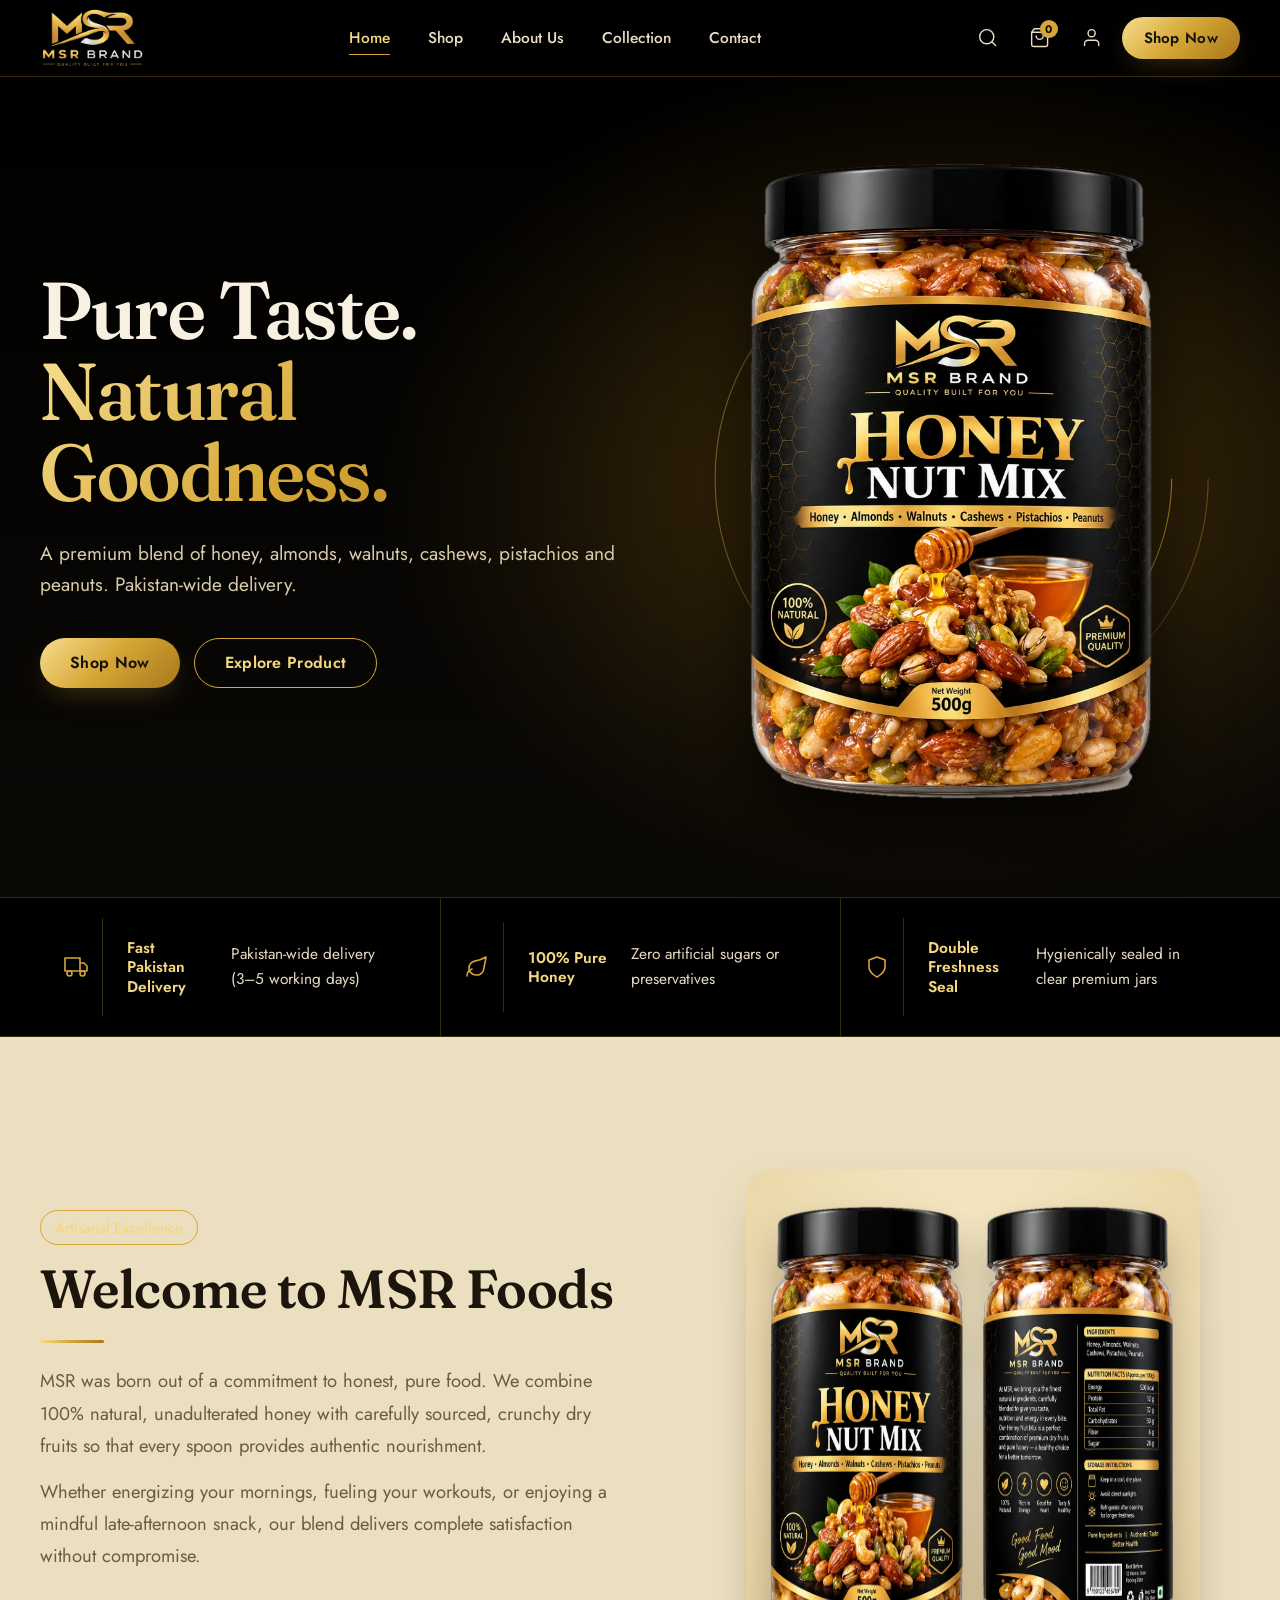
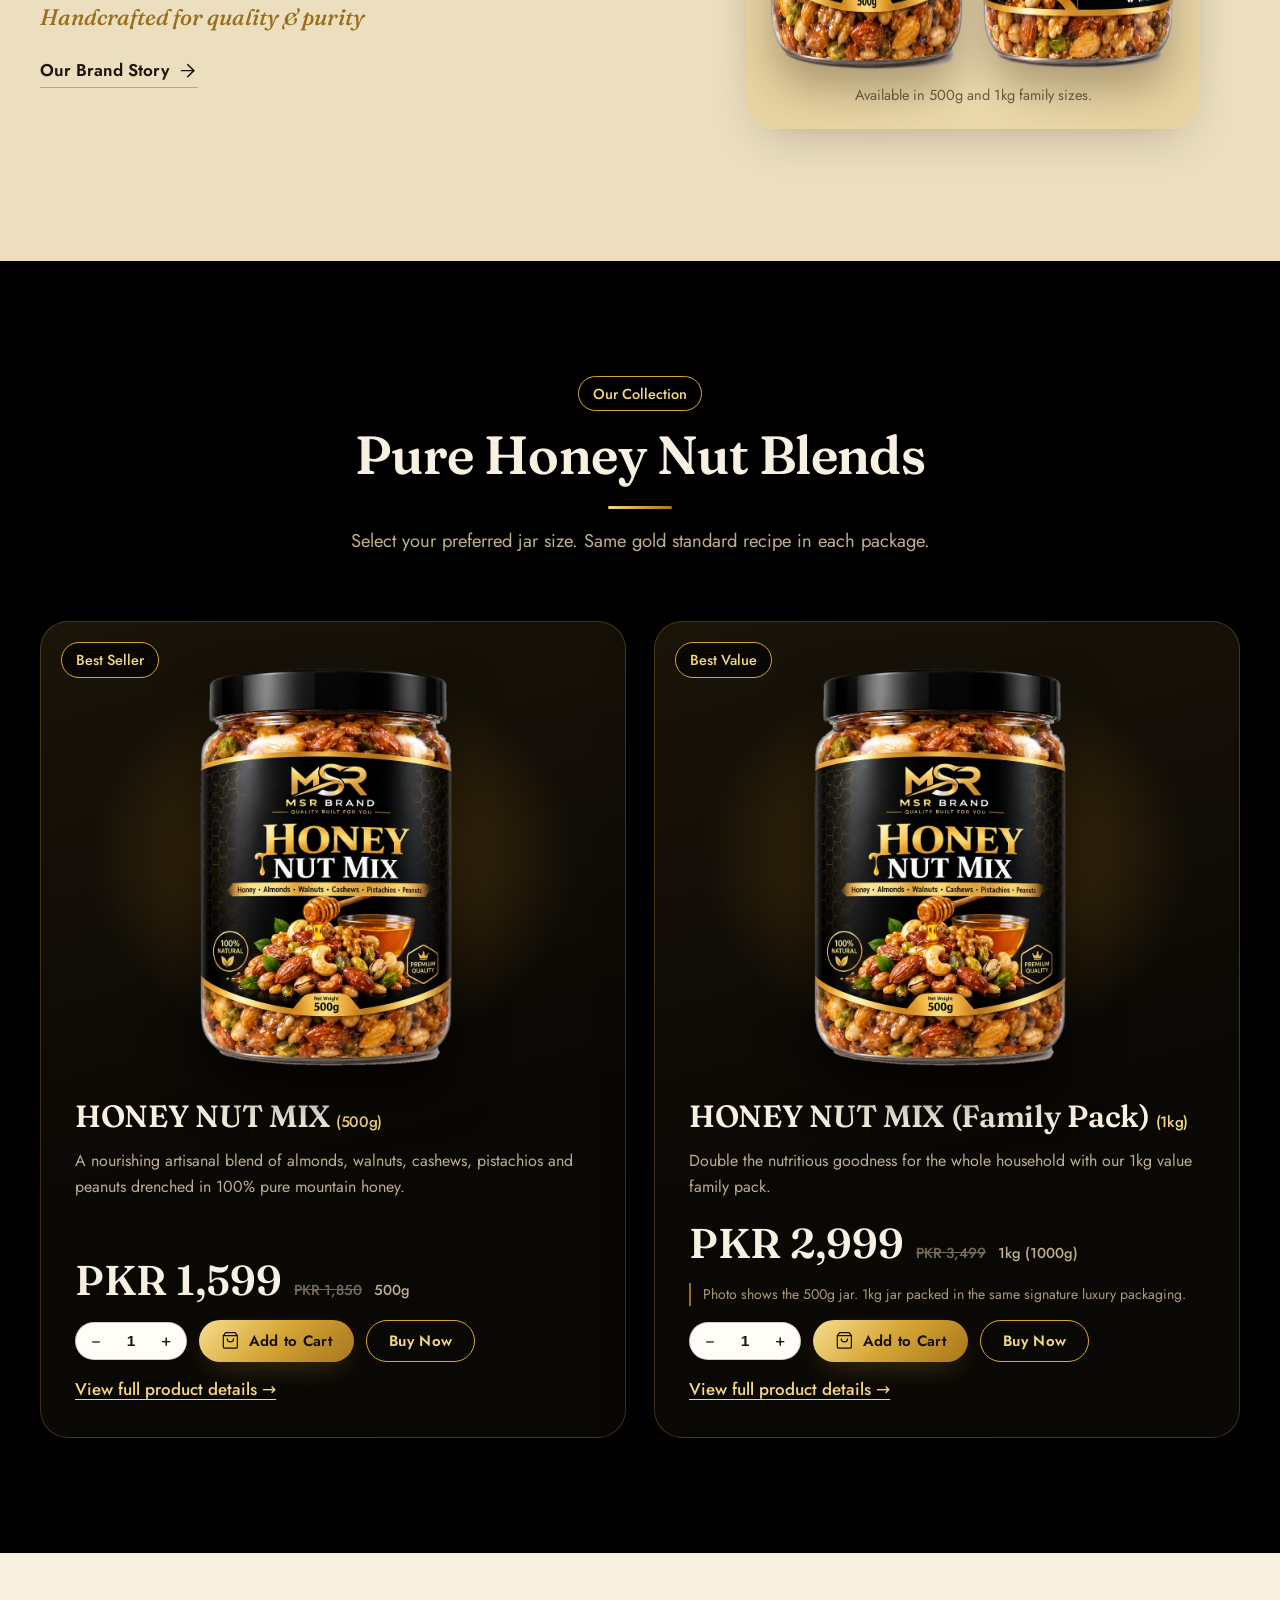
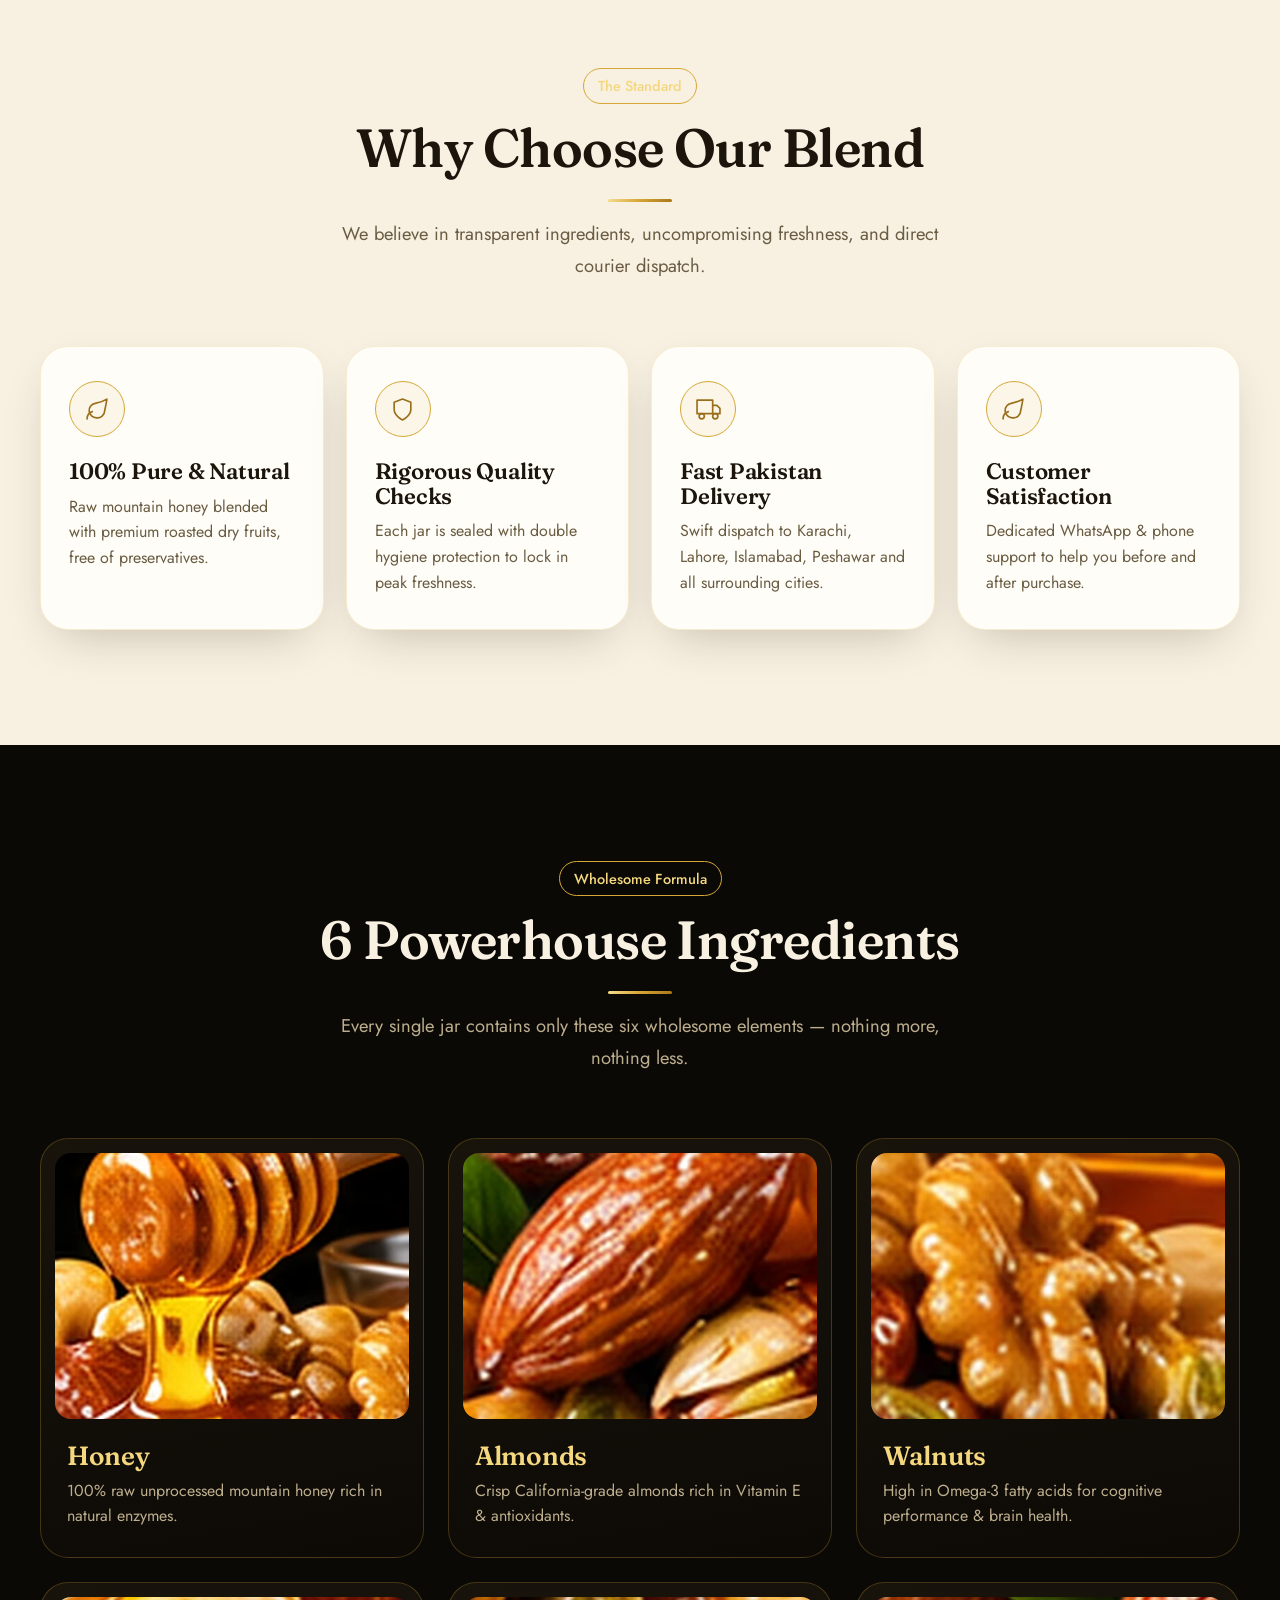
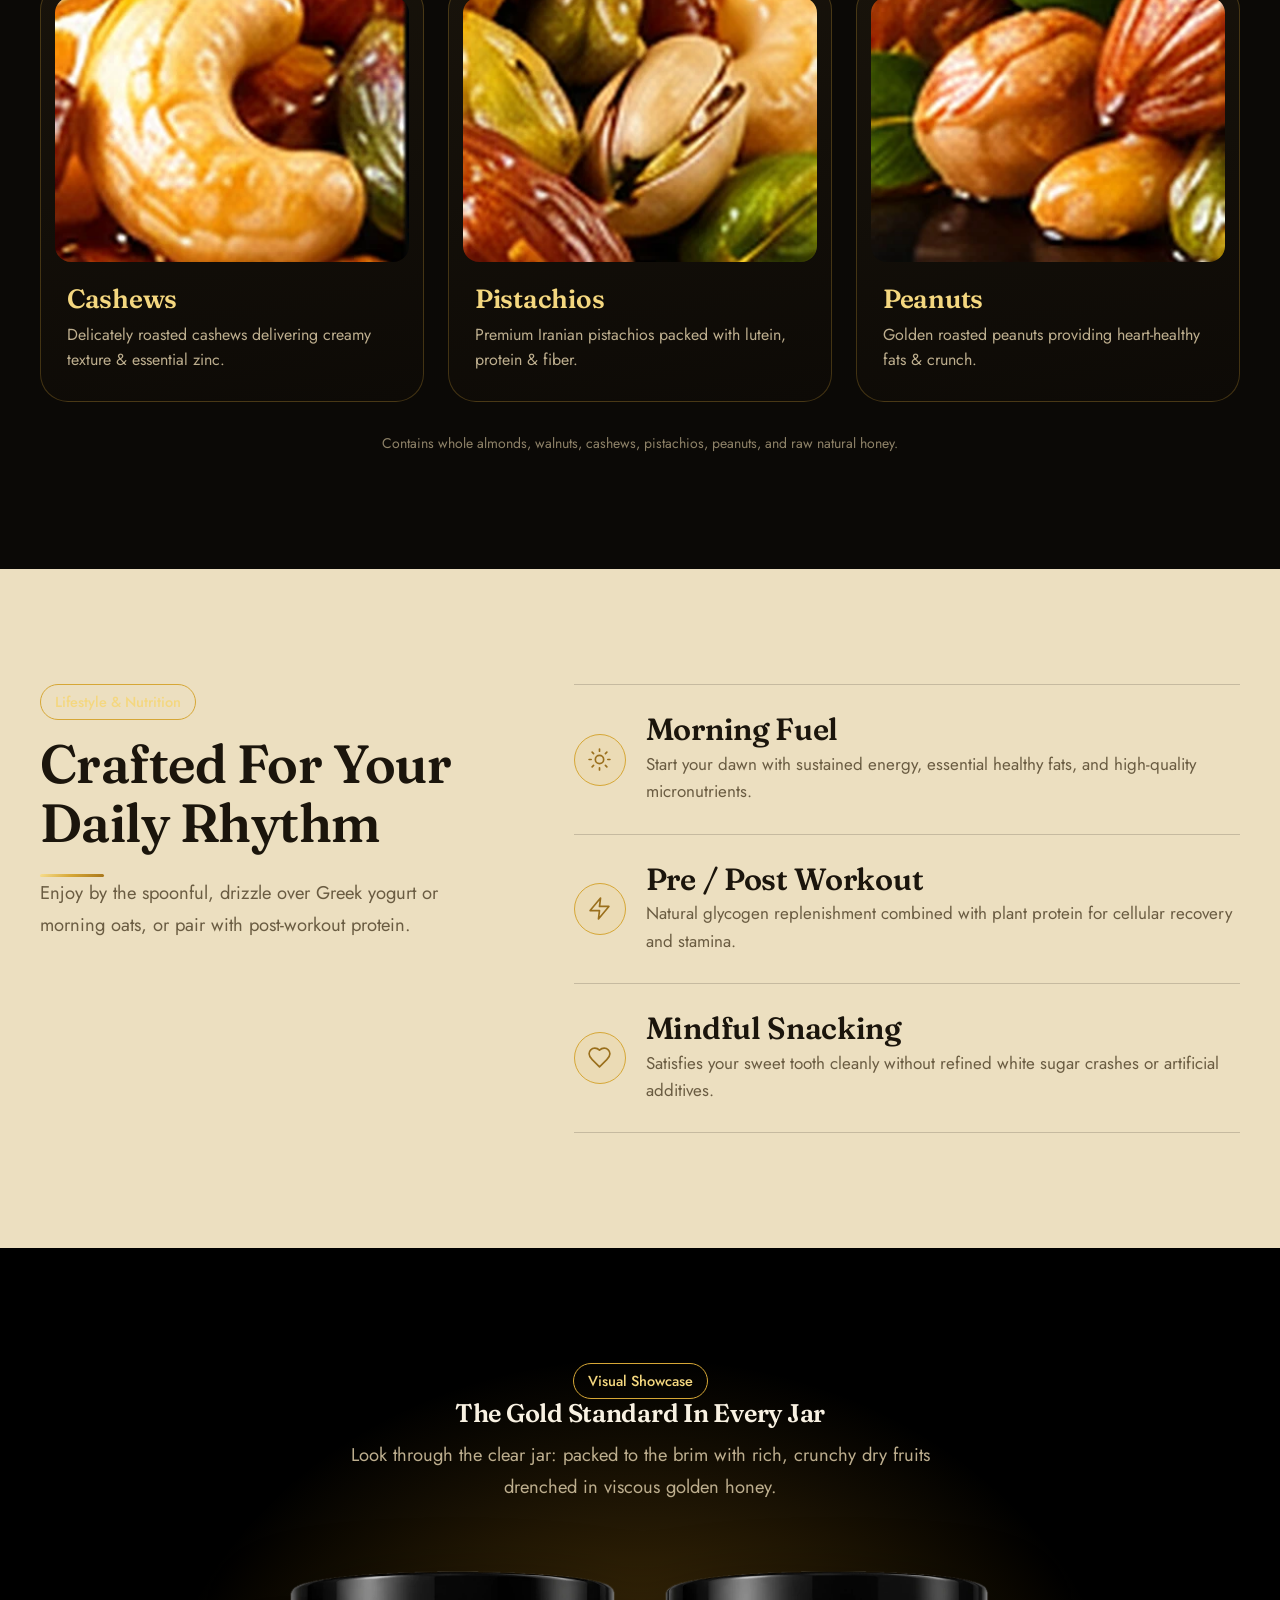
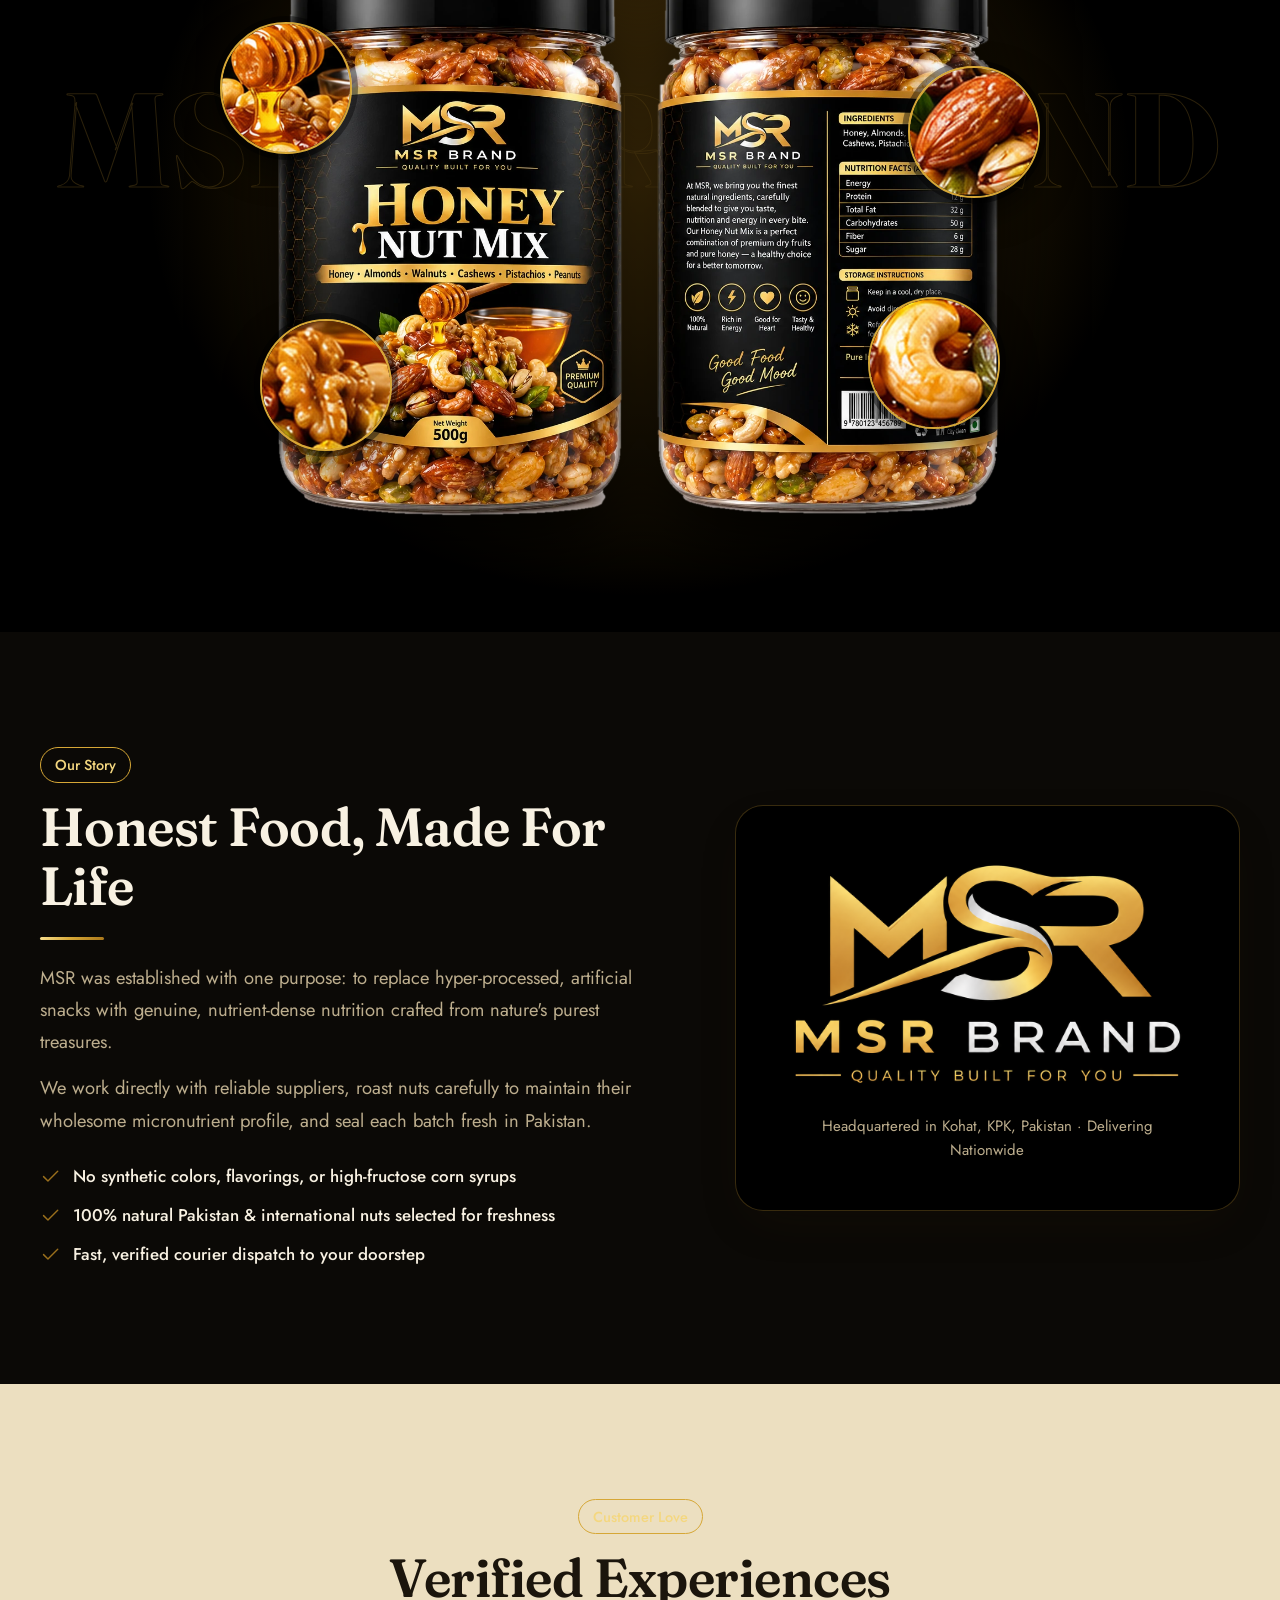
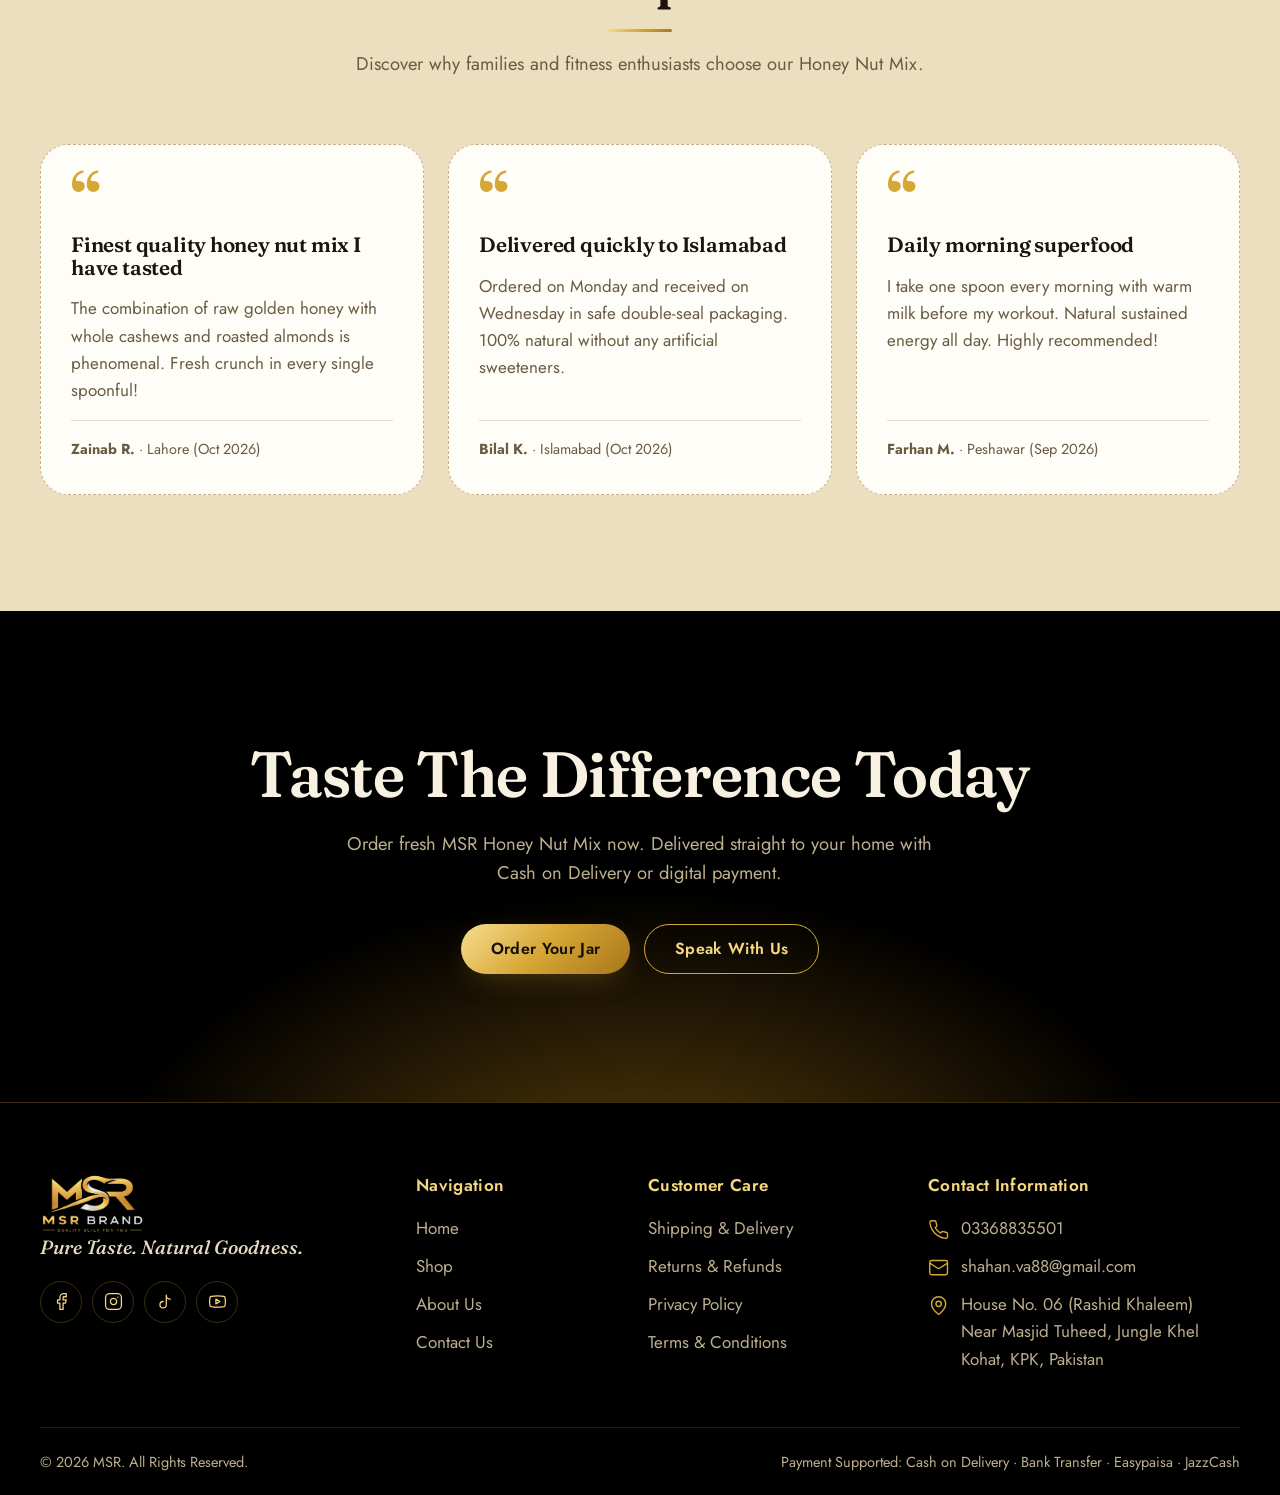
==== index.html @ 7afdc287 "feat(storefront): white-label e-commerce storefront with modular theming, assets and UI kit" ====
<!DOCTYPE html>
<html lang="en">
<head>
  <meta charset="utf-8">
  <meta name="viewport" content="width=device-width, initial-scale=1, viewport-fit=cover">
  <title>Pure Taste. Natural Goodness. | Online Store</title>
  <meta name="description" content="White-label premium product selling storefront. Easily brandable with your logo and UI kit.">
  <meta name="theme-color" content="#000000">

  <!-- Google Fonts Preconnect & Stylesheet -->
  <link rel="preconnect" href="https://fonts.googleapis.com">
  <link rel="preconnect" href="https://fonts.gstatic.com" crossorigin>
  <link href="https://fonts.googleapis.com/css2?family=Fraunces:opsz,wght@9..144,500;9..144,600;9..144,700&family=Jost:wght@400;500;600;700&display=swap" rel="stylesheet">

  <!-- Design System & Component Styles -->
  <link rel="stylesheet" href="styles/theme.css">
  <link rel="stylesheet" href="styles/ui-kit.css">
  <link rel="stylesheet" href="styles/storefront.css">
</head>
<body>
  <!-- Accessibility Skip Link -->
  <a class="sr" href="#app">Skip to main content</a>

  <!-- Global Application Shell -->
  <header class="hdr" id="hdr"></header>
  <main id="app" tabindex="-1"></main>
  <footer class="ftr" id="ftr"></footer>

  <!-- Modal Dialogs -->
  <dialog id="dlg-search" aria-label="Search Catalog"></dialog>
  <dialog id="dlg-account" aria-label="Account / Guest"></dialog>
  <dialog id="dlg-menu" aria-label="Mobile Navigation Menu"></dialog>

  <!-- Interactive Toast Notification -->
  <div id="toast" role="status" aria-live="polite"></div>

  <!-- White-Label Configuration & Data -->
  <script src="config/brand.config.js"></script>
  <script src="config/theme.config.js"></script>
  <script src="data/products.js"></script>

  <!-- Core Logic, Router & Application Runtime -->
  <script src="js/store.js"></script>
  <script src="js/router.js"></script>
  <script src="js/app.js"></script>
</body>
</html>
---- styles/theme.css ----
/**
 * =======================================================================
 * DESIGN SYSTEM TOKENS & BASE STYLES
 * =======================================================================
 */

:root {
  /* Brand color tokens - default Luxury Gold */
  --black: #000000;
  --coal: #0b0906;
  --char: #16120b;
  --gold: #d6a736;
  --gold-hi: #f4d77f;
  --gold-lo: #9a6f1c;
  --amber: #e9a21c;
  --cream: #f8f1e2;
  --sand: #ecdfc0;
  --white: #fffdf8;
  --ink: #1b150c;
  --mute-dark: #bdae8e;
  --mute-light: #6a5c42;
  --hair: rgba(214, 167, 54, 0.26);
  --gold-grad: linear-gradient(135deg, #f7de8f 0%, #d6a736 48%, #a8761a 100%);
  --accent-glow: rgba(214, 167, 54, 0.35);

  /* Background surfaces */
  --bg-body: #000000;
  --bg-surface: #0b0906;
  --bg-card: #16120b;
  --bg-light: #f8f1e2;

  /* Typography */
  --serif: "Fraunces", Georgia, "Times New Roman", serif;
  --sans: "Jost", "Segoe UI", system-ui, -apple-system, sans-serif;

  /* Border radius tokens */
  --r-sm: 8px;
  --r-md: 16px;
  --r-lg: 28px;
  --r-full: 9999px;

  /* Elevation & Shadows */
  --shadow-soft: 0 18px 50px -18px rgba(40, 26, 4, 0.28);
  --shadow-deep: 0 30px 70px -24px rgba(0, 0, 0, 0.8);
  --shadow-glow: 0 10px 30px -10px var(--accent-glow);

  /* Layout dimensions */
  --hdr: 76px;
  box-sizing: border-box;
  padding-top: env(safe-area-inset-top, 0px);
  padding-bottom: env(safe-area-inset-bottom, 0px);
}

@media (prefers-color-scheme: dark) {
  :root:not([data-theme="light"]) {
    --black: #000;
    --cream: #f8f1e2;
  }
}

:root[data-theme="dark"] {
  --black: #000;
  --cream: #f8f1e2;
}

html {
  height: 100%;
  background: var(--bg-body);
  scroll-behavior: smooth;
  scroll-padding-top: calc(var(--hdr) + env(safe-area-inset-top, 0px) + 12px);
  -webkit-text-size-adjust: 100%;
}

*, *::before, *::after {
  box-sizing: border-box;
}

body {
  margin: 0;
  min-height: 100%;
  background: var(--bg-body);
  color: var(--ink);
  font-family: var(--sans);
  font-size: 17px;
  line-height: 1.6;
  -webkit-font-smoothing: antialiased;
  overflow-x: hidden;
}

img {
  max-width: 100%;
  display: block;
}

a {
  color: inherit;
  text-decoration: none;
}

button {
  font: inherit;
  color: inherit;
  cursor: pointer;
  border: 0;
  background: none;
  padding: 0;
}

h1, h2, h3, h4 {
  font-family: var(--serif);
  font-weight: 600;
  line-height: 1.1;
  margin: 0;
  letter-spacing: -0.01em;
  font-variation-settings: "SOFT" 40, "WONK" 0;
}

p {
  margin: 0;
}

:focus-visible {
  outline: 2px solid var(--gold-hi);
  outline-offset: 3px;
  border-radius: 6px;
}
---- styles/ui-kit.css ----
/**
 * =======================================================================
 * REUSABLE UI KIT COMPONENTS
 * =======================================================================
 */

/* Layout & Utility */
.sr {
  position: absolute;
  width: 1px;
  height: 1px;
  overflow: hidden;
  clip: rect(0 0 0 0);
  white-space: nowrap;
}

.wrap {
  width: min(1200px, 100% - 48px);
  margin-inline: auto;
}

svg.i {
  width: 1.25em;
  height: 1.25em;
  fill: none;
  stroke: currentColor;
  stroke-width: 1.6;
  stroke-linecap: round;
  stroke-linejoin: round;
  flex: none;
}

/* ---------- Buttons ---------- */
.btn {
  display: inline-flex;
  align-items: center;
  justify-content: center;
  gap: 0.6em;
  min-height: 50px;
  padding: 0 30px;
  border-radius: var(--r-full);
  font-weight: 600;
  font-size: 16px;
  letter-spacing: 0.02em;
  transition: transform 0.25s ease, box-shadow 0.25s ease, background 0.25s ease, color 0.25s ease, border-color 0.25s ease;
  position: relative;
  overflow: hidden;
  white-space: nowrap;
  user-select: none;
}

.btn-gold {
  background: var(--gold-grad);
  color: #14100a;
  box-shadow: 0 10px 30px -10px var(--accent-glow);
}

.btn-gold::after {
  content: "";
  position: absolute;
  inset: 0;
  background: linear-gradient(105deg, transparent 35%, rgba(255, 255, 255, 0.5) 50%, transparent 65%);
  transform: translateX(-120%);
  transition: transform 0.7s ease;
}

.btn-gold:hover {
  transform: translateY(-2px);
  box-shadow: 0 16px 36px -10px var(--accent-glow);
}

.btn-gold:hover::after {
  transform: translateX(120%);
}

.btn-line {
  border: 1.5px solid var(--gold);
  color: var(--gold-hi);
  background: transparent;
}

.btn-line:hover {
  background: rgba(214, 167, 54, 0.12);
  transform: translateY(-2px);
}

.btn-dark {
  background: var(--black);
  color: var(--gold-hi);
  border: 1.5px solid var(--black);
}

.btn-dark:hover {
  background: #1a140a;
  transform: translateY(-2px);
}

.btn-ink-line {
  border: 1.5px solid var(--ink);
  color: var(--ink);
  background: transparent;
}

.btn-ink-line:hover {
  background: var(--ink);
  color: var(--cream);
}

.btn-sm {
  min-height: 42px;
  padding: 0 22px;
  font-size: 15px;
}

.btn-xs {
  min-height: 34px;
  padding: 0 14px;
  font-size: 13.5px;
}

.btn-block {
  width: 100%;
}

.btn[disabled] {
  opacity: 0.55;
  pointer-events: none;
  cursor: not-allowed;
}

/* Icon Buttons */
.ic {
  display: inline-flex;
  align-items: center;
  justify-content: center;
  width: 44px;
  height: 44px;
  border-radius: var(--r-full);
  color: #e9dec3;
  position: relative;
  transition: color 0.2s ease, background 0.2s ease;
}

.ic:hover {
  color: var(--gold-hi);
  background: rgba(214, 167, 54, 0.08);
}

/* ---------- Badges & Tags ---------- */
.badge {
  position: absolute;
  top: 4px;
  right: 4px;
  min-width: 18px;
  height: 18px;
  padding: 0 5px;
  border-radius: var(--r-full);
  background: var(--gold);
  color: #14100a;
  font-size: 11px;
  font-weight: 700;
  display: flex;
  align-items: center;
  justify-content: center;
  line-height: 1;
}

.badge.bump {
  animation: bump 0.3s ease;
}

@keyframes bump {
  0% { transform: scale(1); }
  50% { transform: scale(1.35); }
  100% { transform: scale(1); }
}

.tag {
  display: inline-flex;
  align-items: center;
  gap: 6px;
  padding: 4px 12px;
  border-radius: var(--r-full);
  font-size: 13px;
  font-weight: 600;
  letter-spacing: 0.02em;
}

.tag-gold {
  background: rgba(214, 167, 54, 0.15);
  color: var(--gold-hi);
  border: 1px solid var(--hair);
}

.tag-emerald {
  background: rgba(16, 185, 129, 0.15);
  color: #34d399;
  border: 1px solid rgba(16, 185, 129, 0.3);
}

.tag-amber {
  background: rgba(233, 162, 28, 0.15);
  color: var(--amber);
  border: 1px solid rgba(233, 162, 28, 0.3);
}

.tag-rose {
  background: rgba(244, 63, 94, 0.15);
  color: #fda4af;
  border: 1px solid rgba(244, 63, 94, 0.3);
}

/* ---------- Forms & Inputs ---------- */
.fgrid {
  display: grid;
  grid-template-columns: 1fr 1fr;
  gap: 16px;
}

@media (max-width: 640px) {
  .fgrid {
    grid-template-columns: 1fr;
  }
}

.f {
  display: flex;
  flex-direction: column;
  gap: 6px;
}

.f.full {
  grid-column: 1 / -1;
}

.f label {
  font-size: 14px;
  font-weight: 600;
  color: var(--ink);
  letter-spacing: 0.01em;
}

.f label i {
  font-weight: 400;
  color: var(--mute-light);
  font-style: normal;
}

.f input,
.f textarea,
.f select {
  width: 100%;
  padding: 13px 16px;
  background: var(--white);
  border: 1.5px solid rgba(27, 21, 12, 0.18);
  border-radius: var(--r-sm);
  font: inherit;
  font-size: 15.5px;
  color: var(--ink);
  transition: border-color 0.2s ease, box-shadow 0.2s ease;
}

.f input:focus,
.f textarea:focus,
.f select:focus {
  outline: none;
  border-color: var(--gold);
  box-shadow: 0 0 0 3px rgba(214, 167, 54, 0.2);
}

.f textarea {
  min-height: 100px;
  resize: vertical;
}

.f .err {
  font-size: 13px;
  color: #c0392b;
  display: none;
}

.f.bad input,
.f.bad textarea,
.f.bad select {
  border-color: #c0392b;
  background: #fff8f7;
}

.f.bad .err {
  display: block;
}

/* Options / Radios */
.opt {
  display: flex;
  align-items: flex-start;
  gap: 14px;
  padding: 16px 18px;
  background: var(--white);
  border: 1.5px solid rgba(27, 21, 12, 0.12);
  border-radius: var(--r-sm);
  cursor: pointer;
  transition: border-color 0.2s ease, background 0.2s ease;
  margin-bottom: 10px;
}

.opt:hover {
  border-color: var(--gold);
}

.opt input[type="radio"] {
  appearance: none;
  width: 20px;
  height: 20px;
  border: 2px solid rgba(27, 21, 12, 0.3);
  border-radius: 50%;
  margin: 2px 0 0;
  display: grid;
  place-content: center;
  cursor: pointer;
  flex: none;
}

.opt input[type="radio"]::before {
  content: "";
  width: 10px;
  height: 10px;
  border-radius: 50%;
  transform: scale(0);
  transition: transform 0.15s ease;
  background: var(--gold-lo);
}

.opt input[type="radio"]:checked {
  border-color: var(--gold-lo);
}

.opt input[type="radio"]:checked::before {
  transform: scale(1);
}

.opt > span {
  display: flex;
  flex-direction: column;
  gap: 2px;
}

.opt > span b {
  color: var(--ink);
  font-size: 15.5px;
}

.opt > span span {
  font-size: 14px;
  color: var(--mute-light);
}

/* Quantity Selector */
.qty {
  display: inline-flex;
  align-items: center;
  border: 1.5px solid rgba(27, 21, 12, 0.2);
  border-radius: var(--r-full);
  padding: 2px 4px;
  background: var(--white);
}

.qty button {
  width: 32px;
  height: 32px;
  display: flex;
  align-items: center;
  justify-content: center;
  border-radius: var(--r-full);
  color: var(--ink);
  transition: background 0.2s ease, color 0.2s ease;
}

.qty button:hover {
  background: rgba(214, 167, 54, 0.15);
  color: var(--gold-lo);
}

.qty input {
  width: 38px;
  text-align: center;
  border: 0;
  background: none;
  font-weight: 600;
  font-size: 15.5px;
  color: var(--ink);
}

.qty input:focus {
  outline: none;
}

/* ---------- Accordion ---------- */
.acc-wrap {
  display: flex;
  flex-direction: column;
  gap: 10px;
  margin-top: 36px;
}

details {
  border: 1px solid var(--hair);
  border-radius: var(--r-md);
  background: rgba(255, 255, 255, 0.02);
  overflow: hidden;
  transition: background 0.25s ease;
}

details[open] {
  background: rgba(214, 167, 54, 0.04);
}

summary {
  padding: 18px 24px;
  font-family: var(--serif);
  font-size: 18px;
  font-weight: 600;
  color: var(--sand);
  cursor: pointer;
  display: flex;
  align-items: center;
  justify-content: space-between;
  list-style: none;
  user-select: none;
}

summary::-webkit-details-marker {
  display: none;
}

summary::after {
  content: "+";
  font-family: var(--sans);
  font-size: 22px;
  font-weight: 400;
  color: var(--gold);
  transition: transform 0.25s ease;
}

details[open] summary::after {
  content: "–";
}

.acc-body {
  padding: 0 24px 22px;
  font-size: 16px;
  line-height: 1.7;
  color: #d8cdb4;
  display: flex;
  flex-direction: column;
  gap: 12px;
}

/* ---------- Tables ---------- */
.tbl {
  width: 100%;
  border-collapse: collapse;
  font-size: 15px;
}

.tbl td {
  padding: 10px 0;
  border-bottom: 1px solid rgba(214, 167, 54, 0.12);
  color: #d8cdb4;
}

.tbl tr td:first-child {
  font-weight: 600;
  color: var(--gold-hi);
  width: 45%;
}

/* ---------- Dialogs & Modals ---------- */
dialog {
  padding: 0;
  border: 0;
  background: transparent;
  max-width: 100vw;
  max-height: 100vh;
}

dialog::backdrop {
  background: rgba(0, 0, 0, 0.85);
  backdrop-filter: blur(8px);
  -webkit-backdrop-filter: blur(8px);
}

.dlg {
  background: var(--coal);
  border: 1px solid var(--hair);
  border-radius: var(--r-lg);
  padding: 32px;
  color: var(--cream);
  position: relative;
  box-shadow: var(--shadow-deep);
  max-height: 85vh;
  overflow-y: auto;
}

.dlg-x {
  position: absolute;
  top: 20px;
  right: 20px;
}

/* ---------- Toast Notifications ---------- */
#toast {
  position: fixed;
  bottom: 24px;
  left: 50%;
  transform: translateX(-50%) translateY(100px);
  background: var(--coal);
  border: 1.5px solid var(--gold);
  color: var(--cream);
  padding: 14px 24px;
  border-radius: var(--r-full);
  box-shadow: var(--shadow-deep);
  display: flex;
  align-items: center;
  gap: 16px;
  z-index: 1000;
  font-size: 15px;
  opacity: 0;
  pointer-events: none;
  transition: transform 0.35s cubic-bezier(0.16, 1, 0.3, 1), opacity 0.35s ease;
}

#toast.show {
  transform: translateX(-50%) translateY(0);
  opacity: 1;
  pointer-events: auto;
}

#toast a {
  color: var(--gold-hi);
  font-weight: 600;
  text-decoration: underline;
  text-underline-offset: 3px;
}
---- styles/storefront.css ----
/**
 * =======================================================================
 * STOREFRONT COMPONENT & LAYOUT STYLES
 * =======================================================================
 */

/* Header & Navigation */
.hdr {
  position: sticky;
  top: env(safe-area-inset-top, 0px);
  z-index: 50;
  background: var(--bg-body);
  border-bottom: 1px solid var(--hair);
}

.hdr-in {
  height: var(--hdr);
  display: flex;
  align-items: center;
  gap: 28px;
}

.logo {
  display: flex;
  align-items: center;
  flex: none;
}

.logo img {
  height: 62px;
  width: auto;
}

.logo-txt {
  font-family: var(--serif);
  font-weight: 700;
  font-size: 24px;
  letter-spacing: 0.05em;
  background: var(--gold-grad);
  -webkit-background-clip: text;
  background-clip: text;
  color: transparent;
  -webkit-text-fill-color: transparent;
}

.nav {
  display: flex;
  gap: 6px;
  margin-inline: auto;
}

.nav a {
  padding: 10px 16px;
  border-radius: var(--r-full);
  font-weight: 500;
  font-size: 15.5px;
  color: #e9dec3;
  position: relative;
  transition: color 0.2s;
}

.nav a::after {
  content: "";
  position: absolute;
  left: 16px;
  right: 16px;
  bottom: 5px;
  height: 1.5px;
  background: var(--gold);
  transform: scaleX(0);
  transform-origin: left;
  transition: transform 0.3s ease;
}

.nav a:hover,
.nav a.on {
  color: var(--gold-hi);
}

.nav a:hover::after,
.nav a.on::after {
  transform: scaleX(1);
}

.hdr-r {
  display: flex;
  align-items: center;
  gap: 8px;
}

.burger {
  display: none;
}

/* Dialogs */
#dlg-search {
  margin: 9vh auto auto;
  width: min(680px, 100% - 32px);
}

#dlg-account {
  margin: auto;
  width: min(440px, 100% - 32px);
}

#dlg-menu {
  margin: 0 0 0 auto;
  height: 100%;
  width: min(340px, 88vw);
}

#dlg-menu .dlg {
  height: 100%;
  border-radius: var(--r-lg) 0 0 var(--r-lg);
  padding: 22px 22px 28px;
  display: flex;
  flex-direction: column;
  gap: 6px;
}

.search-box {
  display: flex;
  align-items: center;
  gap: 12px;
  padding: 18px 22px;
  border-bottom: 1px solid var(--hair);
}

.search-box input {
  flex: 1;
  background: none;
  border: 0;
  outline: 0;
  color: var(--cream);
  font: 500 19px var(--sans);
  min-width: 0;
}

.search-box input::placeholder {
  color: #8f8366;
}

.search-res {
  padding: 10px;
  max-height: 52vh;
  overflow: auto;
}

.search-res a {
  display: block;
  padding: 13px 16px;
  border-radius: var(--r-sm);
}

.search-res a:hover,
.search-res a:focus-visible {
  background: rgba(214, 167, 54, 0.12);
}

.search-res b {
  display: block;
  font-family: var(--serif);
  font-weight: 600;
  font-size: 18px;
  color: var(--gold-hi);
}

.search-res span {
  font-size: 14.5px;
  color: var(--mute-dark);
}

.search-empty {
  padding: 22px;
  color: var(--mute-dark);
}

.acct {
  padding: 34px 30px 30px;
  text-align: center;
}

.acct h3 {
  font-size: 28px;
  margin-bottom: 10px;
}

.acct p {
  color: var(--mute-dark);
  margin-bottom: 22px;
}

.menu-links a {
  display: block;
  padding: 14px 8px;
  font: 600 22px var(--serif);
  border-bottom: 1px solid rgba(214, 167, 54, 0.14);
}

.menu-links a.on {
  color: var(--gold-hi);
}

/* Hero Section */
.hex {
  background-image: url("data:image/svg+xml,%3Csvg xmlns='http://www.w3.org/2000/svg' width='56' height='98' viewBox='0 0 28 49'%3E%3Cpath fill='%23d6a736' fill-opacity='.13' fill-rule='evenodd' d='M13.99 9.25l13 7.5v15l-13 7.5L1 31.75v-15l12.99-7.5zM3 17.9v12.7l10.99 6.34 11-6.35V17.9l-11-6.34L3 17.9zM0 15l12.98-7.5V0h-2v6.35L0 12.69v2.3zm0 18.5L12.98 41v8h-2v-6.85L0 35.81v-2.3zM15 0v7.5L27.99 15H28v-2.31h-.01L17 6.35V0h-2zm0 49v-8l12.99-7.5H28v2.31h-.01L17 42.15V49h-2z'/%3E%3C/svg%3E");
}

.hero {
  position: relative;
  background: radial-gradient(62% 72% at 74% 48%, rgba(233, 162, 28, 0.30), rgba(233, 162, 28, 0.06) 55%, transparent 72%), linear-gradient(180deg, var(--bg-body), var(--bg-surface));
  overflow: hidden;
  isolation: isolate;
}

.hex-layer {
  position: absolute;
  inset: 0;
  z-index: -1;
}

.hero .hex-layer {
  -webkit-mask-image: radial-gradient(70% 90% at 72% 45%, #000, transparent 80%);
  mask-image: radial-gradient(70% 90% at 72% 45%, #000, transparent 80%);
}

.hero-grid {
  display: grid;
  grid-template-columns: 1.05fr 0.95fr;
  align-items: center;
  gap: 30px;
  min-height: min(calc(100svh - var(--hdr)), 820px);
  padding-block: 54px 70px;
}

.hero h1 {
  font-size: clamp(2.9rem, 6.3vw, 5.7rem);
  line-height: 1;
  color: var(--cream);
  font-weight: 600;
}

.hero h1 span {
  display: block;
}

.hero h1 .g {
  background: var(--gold-grad);
  -webkit-background-clip: text;
  background-clip: text;
  color: transparent;
  -webkit-text-fill-color: transparent;
}

.hero p.sub {
  margin-top: 26px;
  font-size: clamp(1.05rem, 1.5vw, 1.28rem);
  color: #d9ccaa;
  max-width: 34em;
  line-height: 1.6;
}

.hero-cta {
  display: flex;
  flex-wrap: wrap;
  gap: 14px;
  margin-top: 38px;
}

.hero-art {
  position: relative;
  display: grid;
  place-items: center;
  min-height: 420px;
}

.hero-art .ring {
  position: absolute;
  width: min(560px, 92%);
  aspect-ratio: 1;
  overflow: visible;
}

.hero-art .ring circle {
  fill: none;
  stroke: url(#rg);
  stroke-width: 1.2;
  stroke-dasharray: 1000;
  stroke-dashoffset: 1000;
  animation: draw 2.6s 0.5s cubic-bezier(0.4, 0.1, 0.2, 1) forwards;
}

.hero-art .ring .c2 {
  stroke-opacity: 0.45;
  animation-delay: 0.9s;
}

@keyframes draw {
  to { stroke-dashoffset: 0; }
}

.hero-jar {
  position: relative;
  height: min(72vh, 640px);
  width: auto;
  filter: drop-shadow(0 38px 38px rgba(0, 0, 0, 0.75));
  animation: rise 1.5s 0.15s cubic-bezier(0.2, 0.7, 0.2, 1) both;
  transition: transform 0.5s ease-out;
  will-change: transform;
}

@keyframes rise {
  from { opacity: 0; transform: translateY(40px) scale(0.97); }
  to { opacity: 1; transform: none; }
}

.hero-copy > * {
  animation: fadeup 0.9s cubic-bezier(0.2, 0.7, 0.2, 1) both;
}
.hero-copy > *:nth-child(1) { animation-delay: 0.05s; }
.hero-copy > *:nth-child(2) { animation-delay: 0.2s; }
.hero-copy > *:nth-child(3) { animation-delay: 0.34s; }

@keyframes fadeup {
  from { opacity: 0; transform: translateY(18px); }
  to { opacity: 1; transform: none; }
}

/* Trust Strip */
.strip {
  background: var(--bg-body);
  border-top: 1px solid var(--hair);
  border-bottom: 1px solid var(--hair);
}

.strip-in {
  display: grid;
  grid-template-columns: repeat(3, 1fr);
}

.strip-in div {
  padding: 20px 24px;
  display: flex;
  align-items: center;
  gap: 14px;
  color: #e6dac0;
  font-size: 15.5px;
  border-left: 1px solid var(--hair);
}

.strip-in div:first-child {
  border-left: 0;
}

.strip-in svg {
  color: var(--gold);
  width: 24px;
  height: 24px;
}

.strip-in b {
  font-weight: 600;
  color: var(--gold-hi);
  display: block;
  line-height: 1.25;
}

/* Section Containers */
.sec {
  padding-block: clamp(70px, 9vw, 128px);
}

.sec-cream {
  background: var(--cream);
}

.sec-sand {
  background: var(--sand);
}

.sec-black {
  background: var(--bg-body);
  color: var(--cream);
}

.sec-coal {
  background: var(--bg-surface);
  color: var(--cream);
}

.h2 {
  font-size: clamp(2.1rem, 4.2vw, 3.5rem);
}

.lead {
  font-size: 1.15rem;
  line-height: 1.75;
  color: var(--mute-light);
}

.on-dark .lead,
.sec-black .lead,
.sec-coal .lead {
  color: var(--mute-dark);
}

.sec-head {
  max-width: 640px;
  margin-bottom: clamp(36px, 5vw, 64px);
}

.sec-head.center {
  text-align: center;
  margin-inline: auto;
}

.sec-head .lead {
  margin-top: 16px;
}

.rule {
  width: 64px;
  height: 3px;
  border-radius: 3px;
  background: var(--gold-grad);
  margin-top: 22px;
}

.center .rule {
  margin-inline: auto;
}

/* Welcome Block */
.welcome {
  display: grid;
  grid-template-columns: 1.05fr 0.95fr;
  gap: clamp(30px, 6vw, 90px);
  align-items: center;
}

.welcome .lead {
  margin-top: 22px;
  max-width: 32em;
}

.welcome .sign {
  margin-top: 30px;
  font: italic 500 1.4rem var(--serif);
  color: var(--gold-lo);
}

.welcome .link {
  display: inline-flex;
  gap: 8px;
  align-items: center;
  margin-top: 26px;
  font-weight: 600;
  border-bottom: 1.5px solid var(--gold);
  padding-bottom: 3px;
}

.panel-sand {
  position: relative;
  border-radius: var(--r-lg);
  background: radial-gradient(70% 70% at 50% 40%, #fff7de, #e8d4a2);
  padding: 34px 20px 22px;
  text-align: center;
  box-shadow: var(--shadow-soft);
}

.panel-sand img {
  height: min(52vh, 470px);
  width: auto;
  margin: 0 auto;
  filter: drop-shadow(0 24px 22px rgba(60, 38, 6, 0.35));
}

.panel-sand figcaption {
  margin-top: 12px;
  font-size: 14.5px;
  color: var(--mute-light);
}

/* Featured Product Card */
.pcard {
  position: relative;
  display: grid;
  grid-template-columns: 0.95fr 1.05fr;
  border-radius: 36px;
  overflow: hidden;
  background: linear-gradient(160deg, #1a1409, #0a0805 60%);
  border: 1px solid var(--hair);
  box-shadow: var(--shadow-deep);
}

.pcard-img {
  position: relative;
  display: grid;
  place-items: center;
  padding: 40px 24px;
  background: radial-gradient(60% 60% at 50% 48%, rgba(233, 162, 28, 0.34), transparent 72%);
}

.pcard-img img {
  height: min(56vh, 500px);
  width: auto;
  filter: drop-shadow(0 28px 28px rgba(0, 0, 0, 0.7));
}

.pcard-body {
  padding: clamp(28px, 4vw, 56px);
  display: flex;
  flex-direction: column;
  justify-content: center;
  gap: 18px;
}

.pcard-body h3 {
  font-size: clamp(1.9rem, 3.2vw, 2.8rem);
  color: var(--cream);
}

.pill {
  display: inline-flex;
  align-items: center;
  padding: 5px 14px;
  border: 1px solid var(--gold);
  border-radius: var(--r-full);
  color: var(--gold-hi);
  font-weight: 500;
  font-size: 14.5px;
}

.pcard-body p {
  color: var(--mute-dark);
}

.ing-line {
  font-weight: 500;
  color: var(--gold-hi);
  font-size: 15.5px;
  line-height: 1.8;
}

.price {
  font: 600 clamp(2rem, 3.4vw, 2.6rem) var(--serif);
  color: var(--cream);
  display: flex;
  align-items: baseline;
  gap: 12px;
  flex-wrap: wrap;
}

.price small {
  font: 500 14.5px var(--sans);
  color: var(--mute-dark);
}

.buy-row {
  display: flex;
  flex-wrap: wrap;
  gap: 12px;
  align-items: center;
}

/* Why Grids */
.grid4 {
  display: grid;
  grid-template-columns: repeat(4, 1fr);
  gap: 22px;
}

.card-w {
  background: var(--white);
  border-radius: var(--r-lg);
  padding: 34px 28px;
  box-shadow: var(--shadow-soft);
  border: 1px solid rgba(214, 167, 54, 0.2);
  transition: transform 0.35s ease, box-shadow 0.35s ease;
}

.card-w:hover {
  transform: translateY(-5px);
  box-shadow: 0 26px 56px -20px rgba(60, 38, 6, 0.38);
}

.ico-ring {
  width: 56px;
  height: 56px;
  border-radius: 50%;
  display: grid;
  place-items: center;
  border: 1.5px solid var(--gold);
  color: var(--gold-lo);
  margin-bottom: 22px;
  background: rgba(214, 167, 54, 0.08);
}

.ico-ring svg {
  width: 25px;
  height: 25px;
}

.card-w h3 {
  font-size: 1.4rem;
  margin-bottom: 10px;
}

.card-w p {
  color: var(--mute-light);
  font-size: 16px;
}

/* Ingredients */
.grid3 {
  display: grid;
  grid-template-columns: repeat(3, 1fr);
  gap: 24px;
}

.ing {
  background: linear-gradient(170deg, #18130b, #0d0a06);
  border: 1px solid var(--hair);
  border-radius: var(--r-lg);
  padding: 14px 14px 28px;
  transition: transform 0.35s ease, border-color 0.35s ease;
}

.ing:hover {
  transform: translateY(-5px);
  border-color: rgba(214, 167, 54, 0.55);
}

.ing-img {
  border-radius: var(--r-md);
  overflow: hidden;
  aspect-ratio: 4/3;
  background: #000;
  margin-bottom: 22px;
}

.ing-img img {
  width: 100%;
  height: 100%;
  object-fit: cover;
  transition: transform 0.8s ease;
}

.ing:hover .ing-img img {
  transform: scale(1.05);
}

.ing h3 {
  font-size: 1.65rem;
  color: var(--gold-hi);
  padding-inline: 12px;
}

.ing p {
  padding-inline: 12px;
  margin-top: 8px;
  color: var(--mute-dark);
  font-size: 16px;
}

.ing-note {
  margin-top: 30px;
  text-align: center;
  color: #8e8268;
  font-size: 14px;
}

/* Moments / Lifestyle */
.moments {
  display: grid;
  grid-template-columns: 0.8fr 1.2fr;
  gap: clamp(30px, 7vw, 100px);
  align-items: start;
}

.moments-list {
  border-top: 1.5px solid rgba(27, 21, 12, 0.18);
}

.moment {
  display: grid;
  grid-template-columns: 52px 1fr;
  gap: 20px;
  padding: 28px 0;
  border-bottom: 1.5px solid rgba(27, 21, 12, 0.18);
  align-items: center;
}

.moment .ico-ring {
  margin: 0;
  width: 52px;
  height: 52px;
}

.moment h3 {
  font-size: clamp(1.4rem, 2.4vw, 1.95rem);
}

.moment p {
  color: var(--mute-light);
  margin-top: 4px;
}

/* Showcase Section */
.show {
  position: relative;
  overflow: hidden;
  background: radial-gradient(52% 58% at 50% 54%, rgba(233, 162, 28, 0.38), rgba(233, 162, 28, 0.08) 58%, transparent 74%), var(--bg-body);
  text-align: center;
  padding-block: clamp(70px, 9vw, 120px);
}

.show-bg {
  position: absolute;
  left: 50%;
  top: 50%;
  transform: translate(-50%, -50%);
  font: 700 clamp(2.6rem, 10.4vw, 10rem)/0.9 var(--serif);
  white-space: nowrap;
  color: transparent;
  -webkit-text-stroke: 1px rgba(214, 167, 54, 0.2);
  pointer-events: none;
  user-select: none;
}

.show-stage {
  position: relative;
  width: min(1000px, 100%);
  margin: 0 auto;
}

.show-stage .pair {
  width: 74%;
  margin-inline: auto;
  height: auto;
  filter: drop-shadow(0 40px 40px rgba(0, 0, 0, 0.8));
}

.orb {
  position: absolute;
  width: clamp(78px, 12vw, 132px);
  aspect-ratio: 1;
  border-radius: 50%;
  overflow: hidden;
  border: 2px solid var(--gold);
  box-shadow: 0 14px 34px rgba(0, 0, 0, 0.6), 0 0 0 6px rgba(0, 0, 0, 0.4);
  transition: transform 0.5s ease-out;
}

.orb img {
  width: 100%;
  height: 100%;
  object-fit: cover;
}

.show h2 {
  position: relative;
  color: var(--cream);
  margin-bottom: 12px;
}

.show .lead {
  position: relative;
  max-width: 34em;
  margin: 0 auto 40px;
  color: var(--mute-dark);
}

/* About Section */
.about {
  display: grid;
  grid-template-columns: 1.1fr 0.9fr;
  gap: clamp(30px, 6vw, 90px);
  align-items: center;
}

.about .lead {
  margin-top: 22px;
}

.brand-tile {
  background: var(--bg-body);
  border-radius: var(--r-lg);
  padding: clamp(24px, 4vw, 48px);
  border: 1px solid var(--hair);
  box-shadow: var(--shadow-soft);
}

.brand-tile img {
  width: 100%;
  height: auto;
}

.checks {
  list-style: none;
  padding: 0;
  margin: 26px 0 0;
  display: grid;
  gap: 12px;
}

.checks li {
  display: flex;
  gap: 12px;
  align-items: flex-start;
  font-weight: 500;
}

.checks svg {
  color: var(--gold-lo);
  margin-top: 3px;
}

/* Reviews */
.rev {
  background: var(--white);
  border: 1.5px dashed rgba(154, 111, 28, 0.55);
  border-radius: var(--r-lg);
  padding: 34px 30px;
  display: flex;
  flex-direction: column;
  gap: 16px;
}

.rev .q {
  font: 700 64px/0.6 var(--serif);
  color: var(--gold);
}

.rev h3 {
  font-size: 1.3rem;
}

.rev p {
  color: var(--mute-light);
}

.rev .who {
  margin-top: auto;
  padding-top: 16px;
  border-top: 1px solid rgba(27, 21, 12, 0.12);
  font-size: 14.5px;
  color: var(--mute-light);
}

/* CTA */
.cta {
  position: relative;
  overflow: hidden;
  text-align: center;
  background: radial-gradient(60% 90% at 50% 120%, rgba(233, 162, 28, 0.38), transparent 70%), var(--bg-body);
  padding-block: clamp(80px, 10vw, 140px);
  isolation: isolate;
}

.cta .hex-layer {
  position: absolute;
  inset: 0;
  z-index: -1;
  -webkit-mask-image: radial-gradient(60% 80% at 50% 50%, #000, transparent);
  mask-image: radial-gradient(60% 80% at 50% 50%, #000, transparent);
}

.cta h2 {
  font-size: clamp(2.3rem, 5vw, 4.2rem);
  color: var(--cream);
}

.cta p {
  margin: 20px auto 36px;
  max-width: 32em;
  color: var(--mute-dark);
  font-size: 1.15rem;
}

/* Footer */
.ftr {
  background: var(--bg-body);
  color: var(--mute-dark);
  border-top: 1px solid var(--hair);
  padding-top: 70px;
}

.ftr-grid {
  display: grid;
  grid-template-columns: 1.4fr 0.8fr 1fr 1.3fr;
  gap: 40px;
  padding-bottom: 54px;
}

.ftr img.fl {
  height: 118px;
  width: auto;
  margin-bottom: 10px;
  margin-left: -6px;
}

.ftr h4 {
  font: 600 17px var(--sans);
  color: var(--gold-hi);
  margin-bottom: 18px;
  letter-spacing: 0.02em;
}

.ftr ul {
  list-style: none;
  margin: 0;
  padding: 0;
  display: grid;
  gap: 11px;
}

.ftr a {
  transition: color 0.2s;
}

.ftr a:hover {
  color: var(--gold-hi);
}

.ftr-tag {
  font: italic 500 1.2rem var(--serif);
  color: #e6dac0;
  margin-bottom: 22px;
}

.soc {
  display: flex;
  gap: 10px;
}

.soc a {
  width: 42px;
  height: 42px;
  border-radius: 50%;
  border: 1px solid var(--hair);
  display: grid;
  place-items: center;
  color: var(--gold-hi);
  transition: background 0.25s, border-color 0.25s;
}

.soc a:hover {
  background: rgba(214, 167, 54, 0.16);
  border-color: var(--gold);
}

.soc svg {
  width: 19px;
  height: 19px;
}

.ct li {
  display: flex;
  gap: 12px;
  align-items: flex-start;
}

.ct svg {
  color: var(--gold);
  margin-top: 4px;
}

.ftr-bot {
  border-top: 1px solid rgba(214, 167, 54, 0.16);
  padding-block: 22px;
  display: flex;
  justify-content: space-between;
  gap: 16px;
  flex-wrap: wrap;
  font-size: 14.5px;
}

/* Page Chrome */
.page-head {
  background: linear-gradient(180deg, var(--bg-body), var(--bg-surface));
  color: var(--cream);
  padding-block: clamp(44px, 6vw, 80px);
  border-bottom: 1px solid var(--hair);
}

.page-head h1 {
  font-size: clamp(2.2rem, 4.6vw, 3.8rem);
}

.page-head p {
  color: var(--mute-dark);
  margin-top: 12px;
  max-width: 36em;
}

.crumbs {
  font-size: 14.5px;
  color: var(--mute-dark);
  margin-bottom: 14px;
  display: flex;
  gap: 8px;
  flex-wrap: wrap;
}

.crumbs a:hover {
  color: var(--gold-hi);
}

.page {
  background: var(--cream);
  padding-block: clamp(40px, 6vw, 80px);
}

.page.light {
  background: var(--cream);
  color: var(--ink);
}

.page-dark {
  background: var(--bg-body);
  color: var(--cream);
}

/* Product Page (PDP) */
.pdp {
  display: grid;
  grid-template-columns: 1.05fr 0.95fr;
  gap: clamp(30px, 5vw, 72px);
  align-items: start;
}

.gal-main {
  position: relative;
  border-radius: var(--r-lg);
  background: radial-gradient(64% 60% at 50% 46%, rgba(233, 162, 28, 0.42), transparent 72%), #0a0805;
  border: 1px solid var(--hair);
  display: grid;
  place-items: center;
  min-height: min(70vh, 640px);
  padding: 60px 20px 30px;
  overflow: hidden;
}

.gal-main img.main {
  max-height: min(58vh, 540px);
  width: auto;
  max-width: 100%;
  filter: drop-shadow(0 28px 28px rgba(0, 0, 0, 0.7));
  animation: swap 0.5s ease both;
}

@keyframes swap {
  from { opacity: 0; transform: scale(0.97); }
  to { opacity: 1; transform: scale(1); }
}

.gal-main .wm {
  position: absolute;
  top: 18px;
  left: 22px;
  height: 58px;
  width: auto;
  border-radius: 10px;
}

.thumbs {
  display: flex;
  gap: 12px;
  margin-top: 14px;
}

.thumb {
  width: 84px;
  height: 84px;
  border-radius: var(--r-md);
  background: #0a0805;
  border: 1.5px solid var(--hair);
  display: grid;
  place-items: center;
  overflow: hidden;
  transition: border-color 0.2s;
  cursor: pointer;
}

.thumb img {
  max-height: 72px;
  width: auto;
  max-width: 100%;
}

.thumb[aria-pressed="true"],
.thumb:hover {
  border-color: var(--gold);
}

.pdp-info h1 {
  font-size: clamp(2.3rem, 4vw, 3.4rem);
  letter-spacing: 0.01em;
}

.pdp-by {
  display: flex;
  gap: 10px;
  align-items: center;
  margin-bottom: 12px;
  color: var(--mute-light);
  font-weight: 500;
}

.pdp-info .price {
  color: var(--ink);
  margin: 18px 0 6px;
}

.pdp-info .price small {
  color: var(--mute-light);
}

.pdp-info .ing-line {
  color: var(--gold-lo);
  margin-bottom: 22px;
}

.info-box {
  margin-top: 26px;
  border: 1px solid rgba(214, 167, 54, 0.4);
  background: var(--white);
  border-radius: var(--r-md);
  padding: 6px 20px;
}

.info-box div {
  display: flex;
  gap: 14px;
  padding: 14px 0;
  border-bottom: 1px solid rgba(27, 21, 12, 0.1);
  align-items: flex-start;
}

.info-box div:last-child {
  border: 0;
}

.info-box svg {
  color: var(--gold-lo);
  margin-top: 3px;
}

.info-box b {
  display: block;
  font-weight: 600;
}

.info-box span {
  color: var(--mute-light);
  font-size: 15px;
}

.mbar {
  display: none;
}

/* Cart & Checkout */
.cart-grid,
.co-grid {
  display: grid;
  grid-template-columns: 1.4fr 0.8fr;
  gap: 30px;
  align-items: start;
}

.box {
  background: var(--white);
  border: 1px solid rgba(214, 167, 54, 0.3);
  border-radius: var(--r-lg);
  padding: clamp(22px, 3vw, 34px);
  box-shadow: var(--shadow-soft);
}

.box h2,
.box h3.bt {
  font-size: 1.5rem;
  margin-bottom: 20px;
}

.li {
  display: grid;
  grid-template-columns: 96px 1fr auto;
  gap: 20px;
  align-items: center;
  padding: 18px 0;
  border-bottom: 1px solid rgba(27, 21, 12, 0.1);
}

.li:last-child {
  border-bottom: 0;
}

.li-img {
  width: 96px;
  height: 112px;
  background: #0a0805;
  border-radius: var(--r-md);
  display: grid;
  place-items: center;
  overflow: hidden;
}

.li-img img {
  height: 98px;
  width: auto;
}

.li h3 {
  font-size: 1.2rem;
}

.li small {
  color: var(--mute-light);
  font-size: 14.5px;
  display: block;
}

.li .qty {
  height: 42px;
  margin-top: 10px;
}

.li .qty button {
  width: 38px;
  font-size: 18px;
}

.li-r {
  text-align: right;
  display: grid;
  gap: 10px;
  justify-items: end;
}

.li-r b {
  font: 600 1.2rem var(--serif);
}

.rm {
  display: inline-flex;
  align-items: center;
  gap: 6px;
  font-size: 14px;
  color: var(--mute-light);
  text-decoration: underline;
  text-underline-offset: 3px;
  cursor: pointer;
}

.rm:hover {
  color: #8a2d16;
}

.sum {
  display: grid;
  gap: 12px;
}

.sum div {
  display: flex;
  justify-content: space-between;
  gap: 12px;
}

.sum .tot {
  padding-top: 16px;
  border-top: 1.5px solid rgba(27, 21, 12, 0.18);
  font: 600 1.5rem var(--serif);
}

.sum small {
  color: var(--mute-light);
}

.sticky {
  position: sticky;
  top: calc(var(--hdr) + env(safe-area-inset-top, 0px) + 20px);
}

.empty {
  text-align: center;
  padding: 50px 20px;
}

.empty h2 {
  margin-bottom: 10px;
}

.empty p {
  color: var(--mute-light);
  margin-bottom: 26px;
}

.fs {
  border: 0;
  padding: 0;
  margin: 0 0 34px;
}

.fs legend {
  font: 600 1.4rem var(--serif);
  padding: 0;
  margin-bottom: 16px;
}

.co-items .li {
  grid-template-columns: 64px 1fr auto;
  gap: 14px;
  padding: 12px 0;
}

.co-items .li-img {
  width: 64px;
  height: 76px;
}

.co-items .li-img img {
  height: 66px;
}

.co-items h3 {
  font-size: 1.05rem;
}

.secure {
  display: flex;
  gap: 8px;
  align-items: center;
  justify-content: center;
  font-size: 14px;
  color: var(--mute-light);
  margin-top: 14px;
}

/* Confirmation Page */
.done {
  max-width: 780px;
  margin-inline: auto;
}

.tick {
  width: 84px;
  height: 84px;
  border-radius: 50%;
  background: var(--gold-grad);
  display: grid;
  place-items: center;
  margin: 0 auto 24px;
  color: #14100a;
  box-shadow: 0 16px 40px -12px var(--accent-glow);
}

.tick svg {
  width: 40px;
  height: 40px;
  stroke-width: 2.4;
  stroke-dasharray: 40;
  stroke-dashoffset: 40;
  animation: tk 0.7s 0.25s ease forwards;
}

@keyframes tk {
  to { stroke-dashoffset: 0; }
}

.done h1 {
  text-align: center;
  font-size: clamp(2rem, 4vw, 3rem);
}

.done .lead {
  text-align: center;
  margin: 12px auto 34px;
  max-width: 32em;
}

.oid {
  display: inline-block;
  font: 600 1.1rem var(--sans);
  letter-spacing: 0.06em;
  padding: 6px 16px;
  border-radius: var(--r-full);
  background: var(--black);
  color: var(--gold-hi);
}

.notice {
  border-radius: var(--r-md);
  padding: 22px 24px;
  margin-bottom: 22px;
  background: var(--bg-body);
  color: var(--cream);
  border: 1px solid var(--gold);
}

.notice h3 {
  font-size: 1.35rem;
  color: var(--gold-hi);
  margin-bottom: 6px;
}

.notice p {
  color: var(--mute-dark);
  margin-bottom: 16px;
}

.notice .row {
  display: flex;
  gap: 12px;
  flex-wrap: wrap;
}

/* Policy & Contact Pages */
.prose {
  max-width: 780px;
}

.prose h2 {
  font-size: 1.6rem;
  margin: 34px 0 10px;
}

.prose p,
.prose li {
  color: var(--mute-light);
}

.prose ul {
  padding-left: 20px;
  display: grid;
  gap: 6px;
}

.tpl {
  border: 1.5px dashed rgba(154, 111, 28, 0.6);
  background: var(--white);
  border-radius: var(--r-md);
  padding: 18px 22px;
  margin-bottom: 10px;
  color: var(--ink);
}

.contact-grid {
  display: grid;
  grid-template-columns: 0.9fr 1.1fr;
  gap: 30px;
  align-items: start;
}

.cinfo {
  display: grid;
  gap: 14px;
}

.cinfo a,
.cinfo div {
  display: flex;
  gap: 16px;
  align-items: flex-start;
  padding: 20px 22px;
  background: var(--white);
  border: 1px solid rgba(214, 167, 54, 0.3);
  border-radius: var(--r-md);
}

.cinfo svg {
  color: var(--gold-lo);
  margin-top: 3px;
}

.cinfo b {
  display: block;
  font-weight: 600;
}

.cinfo span {
  color: var(--mute-light);
  overflow-wrap: anywhere;
}

/* Animations */
.reveal {
  opacity: 0;
  transform: translateY(12px);
  transition: opacity 0.8s ease, transform 0.8s ease;
  transition-delay: var(--d, 0s);
}

.reveal.in {
  opacity: 1;
  transform: none;
}

/* Product Grid */
.pgrid {
  display: grid;
  grid-template-columns: repeat(2, 1fr);
  gap: 28px;
  align-items: stretch;
}

.pc {
  display: flex;
  flex-direction: column;
  border-radius: var(--r-lg);
  overflow: hidden;
  background: linear-gradient(165deg, #1a1409, #0a0805 62%);
  border: 1px solid var(--hair);
  box-shadow: var(--shadow-deep);
  transition: border-color 0.35s ease, transform 0.35s ease;
}

.pc:hover {
  border-color: rgba(214, 167, 54, 0.55);
  transform: translateY(-4px);
}

.pc-img {
  position: relative;
  display: grid;
  place-items: center;
  padding: 44px 20px 28px;
  background: radial-gradient(58% 58% at 50% 50%, rgba(233, 162, 28, 0.34), transparent 72%);
}

.pc-img img {
  height: min(46vh, 400px);
  width: auto;
  max-width: 100%;
  filter: drop-shadow(0 26px 26px rgba(0, 0, 0, 0.7));
  transition: transform 0.6s ease;
}

.pc:hover .pc-img img {
  transform: scale(1.03);
}

.pc-size {
  position: absolute;
  top: 20px;
  left: 20px;
  background: rgba(0, 0, 0, 0.6);
  backdrop-filter: blur(2px);
}

.pc-body {
  padding: 6px clamp(22px, 3vw, 34px) clamp(24px, 3vw, 34px);
  display: flex;
  flex-direction: column;
  gap: 14px;
  flex: 1;
}

.pc-body h3 {
  font-size: clamp(1.5rem, 2.4vw, 2rem);
  color: var(--cream);
}

.pc-w {
  display: inline-block;
  margin-left: 6px;
  font: 500 0.95rem var(--sans);
  color: var(--gold-hi);
  white-space: nowrap;
}

.pc-body p {
  color: var(--mute-dark);
  font-size: 16px;
}

.pc-body .price {
  margin-top: auto;
  padding-top: 4px;
}

.pc-note,
.img-note {
  font-size: 14px !important;
  color: #a99a78 !important;
  border-left: 2px solid var(--gold-lo);
  padding-left: 12px;
}

.img-note {
  margin-top: 14px;
  color: var(--mute-light) !important;
}

.pc-more {
  align-self: flex-start;
  color: var(--gold-hi);
  font-weight: 500;
  text-decoration: underline;
  text-underline-offset: 4px;
}

.pc-more:hover {
  color: #fff;
}

/* Size Switcher */
.sizes {
  display: flex;
  align-items: center;
  gap: 10px;
  flex-wrap: wrap;
  margin: 6px 0 4px;
}

.sizes > span {
  font-weight: 500;
  color: var(--mute-light);
  margin-right: 4px;
}

.sizes a {
  display: inline-flex;
  align-items: center;
  min-height: 44px;
  padding: 0 22px;
  border-radius: var(--r-full);
  border: 1.5px solid rgba(27, 21, 12, 0.28);
  font-weight: 600;
  background: #fff;
  transition: border-color 0.2s, background 0.2s, color 0.2s;
}

.sizes a:hover {
  border-color: var(--gold-lo);
}

.sizes a.on {
  background: var(--black);
  color: var(--gold-hi);
  border-color: var(--black);
}

.soon {
  margin: 2px 0 12px;
  font-size: 14.5px;
  color: #8a5a12;
  background: #fff4d6;
  border: 1px dashed var(--gold-lo);
  border-radius: var(--r-sm);
  padding: 10px 14px;
}

/* Media Queries */
@media (max-width: 1040px) {
  .nav, .hdr .btn { display: none; }
  .burger { display: grid; }
  .hdr-r { margin-left: auto; }
  .grid4 { grid-template-columns: repeat(2, 1fr); }
  .ftr-grid { grid-template-columns: 1fr 1fr; }
}

@media (max-width: 860px) {
  .hero-grid {
    grid-template-columns: 1fr;
    text-align: center;
    padding-block: 40px 56px;
    min-height: 0;
  }
  .hero p.sub { margin-inline: auto; }
  .hero-cta { justify-content: center; }
  .hero-art { order: -1; min-height: 0; }
  .hero-jar { height: min(52vh, 430px); }
  .hero-copy { order: 1; }
  .strip-in { grid-template-columns: 1fr; }
  .strip-in div { border-left: 0; border-top: 1px solid var(--hair); padding-inline: 6px; }
  .strip-in div:first-child { border-top: 0; }
  .welcome, .about, .moments, .pdp, .cart-grid, .co-grid, .contact-grid, .pcard {
    grid-template-columns: 1fr;
  }
  .grid3 { grid-template-columns: repeat(2, 1fr); }
  .sticky { position: static; }
  .pcard-img img { height: min(46vh, 400px); }
  .gal-main { min-height: 0; padding-top: 70px; }
  .mbar {
    display: flex;
    position: fixed;
    left: 0;
    right: 0;
    bottom: 0;
    z-index: 40;
    background: #000;
    border-top: 1px solid var(--gold);
    padding: 12px 16px calc(12px + env(safe-area-inset-bottom, 0px));
    align-items: center;
    justify-content: space-between;
    gap: 14px;
  }
  .mbar b { font: 600 1.35rem var(--serif); color: var(--cream); }
  .mbar small { display: block; color: var(--mute-dark); font-size: 13px; line-height: 1.2; }
  body.has-mbar { padding-bottom: 84px; }
  .pgrid { grid-template-columns: 1fr; }
  .pc-img img { height: min(42vh, 360px); }
}

@media (max-width: 620px) {
  body { font-size: 16.5px; }
  .wrap { width: min(1200px, 100% - 36px); }
  .logo img { height: 54px; }
  .grid4, .grid3 { grid-template-columns: 1fr; }
  .ftr-grid { grid-template-columns: 1fr; gap: 34px; }
  .fgrid { grid-template-columns: 1fr; }
  .li { grid-template-columns: 76px 1fr; }
  .li-img { width: 76px; height: 92px; }
  .li-img img { height: 80px; }
  .li-r { grid-column: 1 / -1; grid-auto-flow: column; justify-content: space-between; align-items: center; justify-items: start; }
  .orb { display: none; }
  .show-stage .pair { width: 100%; }
  .moments > .reveal:first-child { position: static !important; }
  .hero-jar { height: min(44vh, 380px); }
  .buy-row .btn { flex: 1 1 100%; }
  .buy-row .qty { width: 100%; justify-content: space-between; }
  .strip-in div { padding-block: 16px; }
  .hero-cta .btn { flex: 1 1 100%; }
  .moment { grid-template-columns: 44px 1fr; gap: 14px; }
}

@media (prefers-reduced-motion: reduce) {
  html { scroll-behavior: auto; }
  *, *::before, *::after {
    animation-duration: 0.01ms !important;
    animation-delay: 0s !important;
    transition-duration: 0.01ms !important;
  }
  .reveal { opacity: 1; transform: none; }
  .hero-art .ring circle { stroke-dashoffset: 0; }
}
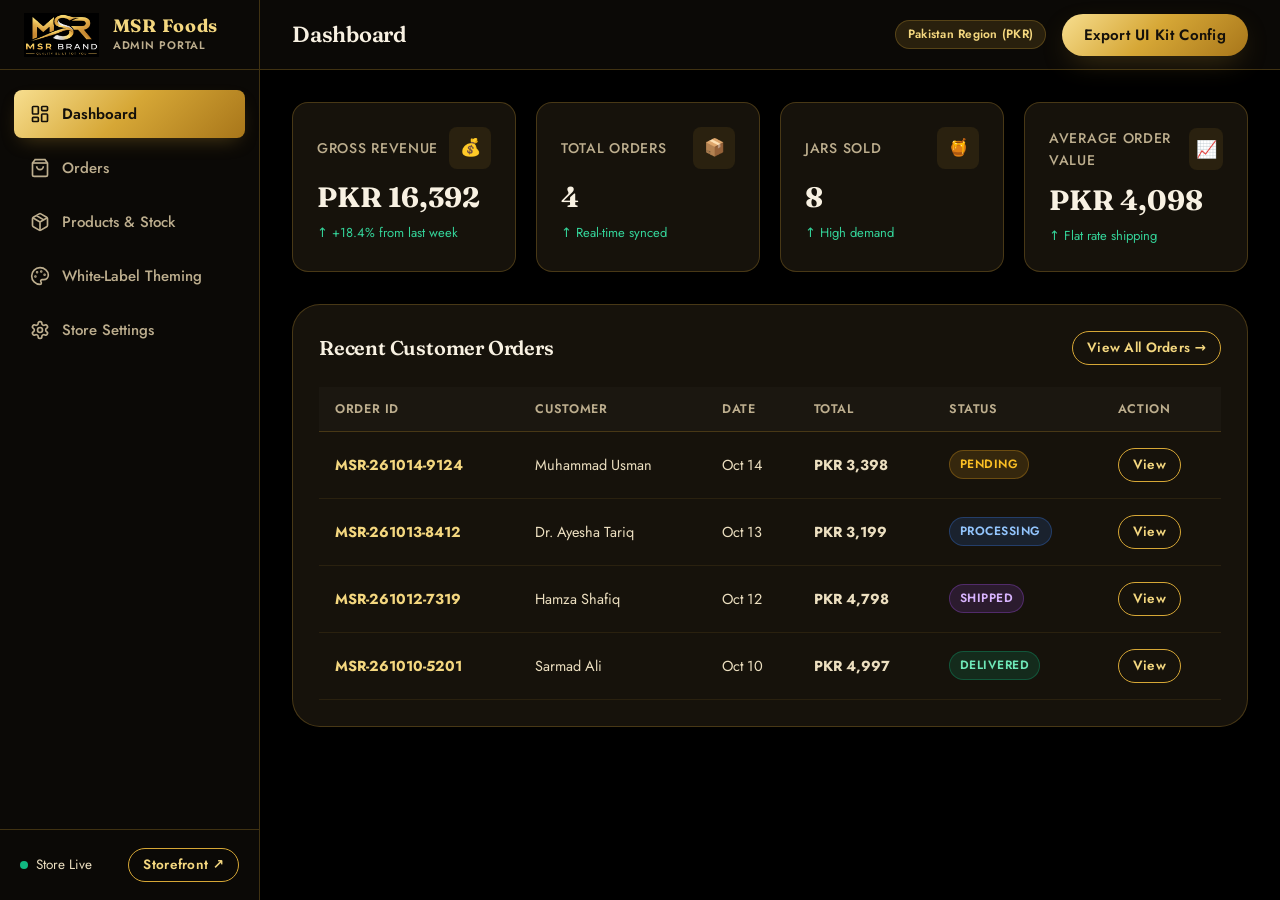
==== commit aa9b4b28: "feat(admin-portal): order tracking dashboard, inventory management and white-label theme customizer" ====
--- a/index.html
+++ b/index.html
@@ -3,45 +3,311 @@
 <head>
   <meta charset="utf-8">
   <meta name="viewport" content="width=device-width, initial-scale=1, viewport-fit=cover">
-  <title>Pure Taste. Natural Goodness. | Online Store</title>
-  <meta name="description" content="White-label premium product selling storefront. Easily brandable with your logo and UI kit.">
+  <title>Admin Portal | Store Operations & White-Label Dashboard</title>
+  <meta name="description" content="E-Commerce Merchant Admin Portal & White-Label Theme Customizer">
   <meta name="theme-color" content="#000000">
 
-  <!-- Google Fonts Preconnect & Stylesheet -->
+  <!-- Fonts Preconnect & Stylesheet -->
   <link rel="preconnect" href="https://fonts.googleapis.com">
   <link rel="preconnect" href="https://fonts.gstatic.com" crossorigin>
   <link href="https://fonts.googleapis.com/css2?family=Fraunces:opsz,wght@9..144,500;9..144,600;9..144,700&family=Jost:wght@400;500;600;700&display=swap" rel="stylesheet">
 
-  <!-- Design System & Component Styles -->
+  <!-- Shared Design System & UI Kit Styles -->
   <link rel="stylesheet" href="styles/theme.css">
   <link rel="stylesheet" href="styles/ui-kit.css">
-  <link rel="stylesheet" href="styles/storefront.css">
+  <link rel="stylesheet" href="styles/admin.css">
 </head>
-<body>
-  <!-- Accessibility Skip Link -->
-  <a class="sr" href="#app">Skip to main content</a>
-
-  <!-- Global Application Shell -->
-  <header class="hdr" id="hdr"></header>
-  <main id="app" tabindex="-1"></main>
-  <footer class="ftr" id="ftr"></footer>
-
-  <!-- Modal Dialogs -->
-  <dialog id="dlg-search" aria-label="Search Catalog"></dialog>
-  <dialog id="dlg-account" aria-label="Account / Guest"></dialog>
-  <dialog id="dlg-menu" aria-label="Mobile Navigation Menu"></dialog>
-
-  <!-- Interactive Toast Notification -->
+<body class="admin-body">
+
+  <!-- Sidebar Navigation -->
+  <aside class="admin-sidebar" id="adminSidebar">
+    <div class="sidebar-brand">
+      <img src="assets/images/logo.webp" alt="Store Logo">
+      <div>
+        <div class="brand-title brand-name-dynamic">MSR Foods</div>
+        <span class="portal-badge">Admin Portal</span>
+      </div>
+    </div>
+
+    <nav class="sidebar-nav">
+      <div class="nav-item active" data-tab="dashboard">
+        <svg viewBox="0 0 24 24" fill="none" stroke="currentColor" stroke-width="2"><rect width="7" height="9" x="3" y="3" rx="1"/><rect width="7" height="5" x="14" y="3" rx="1"/><rect width="7" height="9" x="14" y="12" rx="1"/><rect width="7" height="5" x="3" y="16" rx="1"/></svg>
+        <span>Dashboard</span>
+      </div>
+      <div class="nav-item" data-tab="orders">
+        <svg viewBox="0 0 24 24" fill="none" stroke="currentColor" stroke-width="2"><path d="M6 2 3 6v14a2 2 0 0 0 2 2h14a2 2 0 0 0 2-2V6l-3-4z"/><path d="M3 6h18"/><path d="M16 10a4 4 0 0 1-8 0"/></svg>
+        <span>Orders</span>
+      </div>
+      <div class="nav-item" data-tab="products">
+        <svg viewBox="0 0 24 24" fill="none" stroke="currentColor" stroke-width="2"><path d="m7.5 4.27 9 5.15M21 8a2 2 0 0 0-1-1.73l-7-4a2 2 0 0 0-2 0l-7 4A2 2 0 0 0 3 8v8a2 2 0 0 0 1 1.73l7 4a2 2 0 0 0 2 0l7-4A2 2 0 0 0 21 16Z"/><path d="m3.3 7 8.7 5 8.7-5M12 22V12"/></svg>
+        <span>Products & Stock</span>
+      </div>
+      <div class="nav-item" data-tab="customizer">
+        <svg viewBox="0 0 24 24" fill="none" stroke="currentColor" stroke-width="2"><circle cx="13.5" cy="6.5" r=".5" fill="currentColor"/><circle cx="17.5" cy="10.5" r=".5" fill="currentColor"/><circle cx="8.5" cy="7.5" r=".5" fill="currentColor"/><circle cx="6.5" cy="12.5" r=".5" fill="currentColor"/><path d="M12 2C6.5 2 2 6.5 2 12s4.5 10 10 10c.926 0 1.648-.746 1.648-1.688 0-.437-.18-.835-.437-1.125-.29-.289-.438-.652-.438-1.125a1.64 1.64 0 0 1 1.668-1.668h1.996c3.051 0 5.555-2.503 5.555-5.554C21.965 6.012 17.461 2 12 2z"/></svg>
+        <span>White-Label Theming</span>
+      </div>
+      <div class="nav-item" data-tab="settings">
+        <svg viewBox="0 0 24 24" fill="none" stroke="currentColor" stroke-width="2"><path d="M12.22 2h-.44a2 2 0 0 0-2 2v.18a2 2 0 0 1-1 1.73l-.43.25a2 2 0 0 1-2 0l-.15-.08a2 2 0 0 0-2.73.73l-.22.38a2 2 0 0 0 .73 2.73l.15.1a2 2 0 0 1 1 1.72v.51a2 2 0 0 1-1 1.74l-.15.09a2 2 0 0 0-.73 2.73l.22.38a2 2 0 0 0 2.73.73l.15-.08a2 2 0 0 1 2 0l.43.25a2 2 0 0 1 1 1.73V20a2 2 0 0 0 2 2h.44a2 2 0 0 0 2-2v-.18a2 2 0 0 1 1-1.73l.43-.25a2 2 0 0 1 2 0l.15.08a2 2 0 0 0 2.73-.73l.22-.39a2 2 0 0 0-.73-2.73l-.15-.08a2 2 0 0 1-1-1.74v-.5a2 2 0 0 1 1-1.74l.15-.09a2 2 0 0 0 .73-2.73l-.22-.38a2 2 0 0 0-2.73-.73l-.15.08a2 2 0 0 1-2 0l-.43-.25a2 2 0 0 1-1-1.73V4a2 2 0 0 0-2-2z"/><circle cx="12" cy="12" r="3"/></svg>
+        <span>Store Settings</span>
+      </div>
+    </nav>
+
+    <div class="sidebar-footer">
+      <div class="store-status">
+        <span class="pulse-dot"></span>
+        <span>Store Live</span>
+      </div>
+      <a class="btn btn-xs btn-line" href="http://localhost:3001/" target="_blank" rel="noopener">Storefront ↗</a>
+    </div>
+  </aside>
+
+  <!-- Main Content Layout -->
+  <main class="admin-main">
+    <!-- Topbar -->
+    <header class="admin-topbar">
+      <div class="topbar-left">
+        <h1 class="topbar-title" id="topbarTitle">Dashboard</h1>
+      </div>
+      <div class="topbar-right">
+        <span class="tag tag-gold" style="font-size:12px">Pakistan Region (PKR)</span>
+        <button class="btn btn-sm btn-gold" onclick="exportBrandConfig()">Export UI Kit Config</button>
+      </div>
+    </header>
+
+    <!-- Content Tabs Container -->
+    <div class="admin-content">
+
+      <!-- TAB 1: DASHBOARD -->
+      <section class="tab-panel active" id="tab-dashboard">
+        <div class="metrics-grid">
+          <div class="metric-card">
+            <div class="metric-header">
+              <span class="metric-title">Gross Revenue</span>
+              <div class="metric-icon">💰</div>
+            </div>
+            <div class="metric-value" id="kpiRevenue">PKR 0</div>
+            <div class="metric-trend">↑ +18.4% from last week</div>
+          </div>
+          <div class="metric-card">
+            <div class="metric-header">
+              <span class="metric-title">Total Orders</span>
+              <div class="metric-icon">📦</div>
+            </div>
+            <div class="metric-value" id="kpiOrders">0</div>
+            <div class="metric-trend">↑ Real-time synced</div>
+          </div>
+          <div class="metric-card">
+            <div class="metric-header">
+              <span class="metric-title">Jars Sold</span>
+              <div class="metric-icon">🍯</div>
+            </div>
+            <div class="metric-value" id="kpiUnits">0</div>
+            <div class="metric-trend">↑ High demand</div>
+          </div>
+          <div class="metric-card">
+            <div class="metric-header">
+              <span class="metric-title">Average Order Value</span>
+              <div class="metric-icon">📈</div>
+            </div>
+            <div class="metric-value" id="kpiAov">PKR 0</div>
+            <div class="metric-trend">↑ Flat rate shipping</div>
+          </div>
+        </div>
+
+        <div class="panel-card">
+          <div class="panel-card-header">
+            <h3>Recent Customer Orders</h3>
+            <button class="btn btn-xs btn-line" onclick="document.querySelector('[data-tab=orders]').click()">View All Orders →</button>
+          </div>
+          <div class="table-responsive">
+            <table class="admin-table">
+              <thead>
+                <tr>
+                  <th>Order ID</th>
+                  <th>Customer</th>
+                  <th>Date</th>
+                  <th>Total</th>
+                  <th>Status</th>
+                  <th>Action</th>
+                </tr>
+              </thead>
+              <tbody id="recentOrdersTable"></tbody>
+            </table>
+          </div>
+        </div>
+      </section>
+
+      <!-- TAB 2: ORDERS MANAGEMENT -->
+      <section class="tab-panel" id="tab-orders">
+        <div class="filter-bar">
+          <div class="filter-pills">
+            <span class="filter-pill active" data-filter="all">All Orders</span>
+            <span class="filter-pill" data-filter="pending">Pending</span>
+            <span class="filter-pill" data-filter="processing">Processing</span>
+            <span class="filter-pill" data-filter="shipped">Shipped</span>
+            <span class="filter-pill" data-filter="delivered">Delivered</span>
+            <span class="filter-pill" data-filter="cancelled">Cancelled</span>
+          </div>
+          <div class="f" style="width:280px">
+            <input type="search" id="orderSearchInput" placeholder="Search orders by ID, name, city...">
+          </div>
+        </div>
+
+        <div class="panel-card">
+          <div class="table-responsive">
+            <table class="admin-table">
+              <thead>
+                <tr>
+                  <th>Order ID</th>
+                  <th>Customer & City</th>
+                  <th>Phone / WhatsApp</th>
+                  <th>Date</th>
+                  <th>Total</th>
+                  <th>Status Workflow</th>
+                  <th>Actions</th>
+                </tr>
+              </thead>
+              <tbody id="ordersTableBody"></tbody>
+            </table>
+          </div>
+        </div>
+      </section>
+
+      <!-- TAB 3: PRODUCTS & INVENTORY -->
+      <section class="tab-panel" id="tab-products">
+        <div style="display:flex;justify-content:space-between;align-items:center;margin-bottom:24px">
+          <div>
+            <h2 style="font-size:24px;margin:0">Product Catalog & Inventory</h2>
+            <p style="color:var(--mute-dark);font-size:14px;margin-top:4px">Manage active store items, weights, and live pricing.</p>
+          </div>
+        </div>
+        <div class="inventory-grid" id="inventoryGridContainer"></div>
+      </section>
+
+      <!-- TAB 4: WHITE-LABEL THEMING & UI KIT PLAYGROUND -->
+      <section class="tab-panel" id="tab-customizer">
+        <div class="customizer-layout">
+          <div class="panel-card">
+            <h3 style="margin-bottom:12px">White-Label Branding Controls</h3>
+            <p style="color:var(--mute-dark);font-size:14px;margin-bottom:24px">Change brand name, colors, and preset styles. Both the front-end website and this admin portal update immediately.</p>
+
+            <div class="customizer-form">
+              <div class="f">
+                <label for="themePresetSelect">Select Theme Preset / UI Kit Style</label>
+                <select id="themePresetSelect">
+                  <option value="luxury-gold">Luxury Gold & Obsidian (Default MSR)</option>
+                  <option value="emerald-forest">Emerald & Organic Forest (Herbal/Botanical)</option>
+                  <option value="royal-sapphire">Royal Sapphire & Platinum (Tech/Modern)</option>
+                  <option value="crimson-velvet">Crimson Velvet & Vanilla (Confectionery/Gourmet)</option>
+                  <option value="nordic-minimal">Nordic Minimalist Slate (Clean Monochrome)</option>
+                </select>
+              </div>
+
+              <div class="f">
+                <label for="customBrandName">Brand / Store Name</label>
+                <input id="customBrandName" type="text" placeholder="e.g. MSR Foods, NutraGlow, Gourmet Harvest">
+              </div>
+
+              <div class="f">
+                <label for="customTagline">Brand Tagline</label>
+                <input id="customTagline" type="text" placeholder="e.g. Pure Taste. Natural Goodness.">
+              </div>
+
+              <div class="f">
+                <label>Primary Brand Accent Color</label>
+                <div class="color-input-wrap">
+                  <input type="color" id="customPrimaryColor" value="#d6a736">
+                  <span id="primaryHexLabel">#D6A736</span>
+                </div>
+              </div>
+
+              <div style="display:flex;gap:12px;margin-top:14px">
+                <button class="btn btn-gold btn-block" onclick="exportBrandConfig()">Export Configuration</button>
+              </div>
+            </div>
+          </div>
+
+          <!-- Live UI Kit Preview -->
+          <div class="preview-card">
+            <div class="preview-header">
+              <span class="tag tag-gold" style="font-size:11px">Live Component Preview</span>
+              <h2 id="previewBrandName" style="font-size:26px;margin:12px 0 4px;color:var(--gold-hi)">MSR Foods</h2>
+              <p style="font-size:13.5px;color:var(--mute-dark)">Real-time preview of active UI Kit tokens & buttons</p>
+            </div>
+
+            <div style="display:flex;flex-direction:column;gap:16px">
+              <div>
+                <small style="color:var(--mute-dark);display:block;margin-bottom:6px">Primary Gradient Button</small>
+                <button class="btn btn-gold btn-block">Add to Cart • PKR 1,599</button>
+              </div>
+
+              <div>
+                <small style="color:var(--mute-dark);display:block;margin-bottom:6px">Outline Brand Button</small>
+                <button class="btn btn-line btn-block">View Product Details</button>
+              </div>
+
+              <div style="display:flex;gap:10px;align-items:center;flex-wrap:wrap">
+                <span class="status-pill status-pending">Pending</span>
+                <span class="status-pill status-processing">Processing</span>
+                <span class="status-pill status-delivered">Delivered</span>
+              </div>
+            </div>
+          </div>
+        </div>
+      </section>
+
+      <!-- TAB 5: STORE SETTINGS -->
+      <section class="tab-panel" id="tab-settings">
+        <div class="panel-card" style="max-width:760px">
+          <h3 style="margin-bottom:12px">Fulfillment & Courier Settings</h3>
+          <p style="color:var(--mute-dark);font-size:14px;margin-bottom:24px">Configure Pakistan courier logistics, flat shipping rates, and merchant contact.</p>
+
+          <div class="fgrid">
+            <div class="f">
+              <label>Courier Shipping Fee (PKR)</label>
+              <input type="number" id="settingFee" value="200">
+            </div>
+            <div class="f">
+              <label>Free Shipping Threshold (PKR)</label>
+              <input type="number" id="settingFreeThreshold" value="5000">
+            </div>
+            <div class="f full">
+              <label>Estimated Delivery Timeframe</label>
+              <input type="text" id="settingEta" value="3–5 working days">
+            </div>
+            <div class="f">
+              <label>WhatsApp Number for Orders</label>
+              <input type="text" id="settingWhatsapp" value="923368835501">
+            </div>
+            <div class="f">
+              <label>Support Phone</label>
+              <input type="text" id="settingPhone" value="03368835501">
+            </div>
+          </div>
+
+          <button class="btn btn-gold" style="margin-top:24px" onclick="toast('Settings saved successfully!')">Save Store Settings</button>
+        </div>
+      </section>
+
+    </div>
+  </main>
+
+  <!-- Order Details Dialog -->
+  <dialog id="dlg-order-details" aria-label="Order Details"></dialog>
+
+  <!-- Export Config Dialog -->
+  <dialog id="dlg-export-config" aria-label="Export Brand Configuration"></dialog>
+
+  <!-- Toast Notification -->
   <div id="toast" role="status" aria-live="polite"></div>
 
-  <!-- White-Label Configuration & Data -->
+  <!-- Shared Configuration & Data Scripts -->
   <script src="config/brand.config.js"></script>
   <script src="config/theme.config.js"></script>
   <script src="data/products.js"></script>
-
-  <!-- Core Logic, Router & Application Runtime -->
   <script src="js/store.js"></script>
-  <script src="js/router.js"></script>
-  <script src="js/app.js"></script>
+
+  <!-- Admin Controller -->
+  <script src="js/admin.js"></script>
 </body>
 </html>
--- a/styles/admin.css
+++ b/styles/admin.css
@@ -0,0 +1,547 @@
+/**
+ * =======================================================================
+ * ADMIN PORTAL DASHBOARD STYLES
+ * =======================================================================
+ * Uses the exact same design system tokens and UI Kit as the storefront.
+ */
+
+:root {
+  --sidebar-w: 260px;
+  --topbar-h: 70px;
+}
+
+body.admin-body {
+  background: var(--bg-body);
+  color: var(--cream);
+  font-family: var(--sans);
+  display: flex;
+  min-height: 100vh;
+  margin: 0;
+  overflow-x: hidden;
+}
+
+/* Sidebar Layout */
+.admin-sidebar {
+  width: var(--sidebar-w);
+  background: var(--bg-surface);
+  border-right: 1px solid var(--hair);
+  display: flex;
+  flex-direction: column;
+  position: fixed;
+  top: 0;
+  bottom: 0;
+  left: 0;
+  z-index: 100;
+  transition: transform 0.3s ease;
+}
+
+.sidebar-brand {
+  height: var(--topbar-h);
+  padding: 0 24px;
+  display: flex;
+  align-items: center;
+  gap: 14px;
+  border-bottom: 1px solid var(--hair);
+}
+
+.sidebar-brand img {
+  height: 44px;
+  width: auto;
+}
+
+.sidebar-brand .brand-title {
+  font-family: var(--serif);
+  font-weight: 700;
+  font-size: 18px;
+  color: var(--gold-hi);
+  letter-spacing: 0.04em;
+  line-height: 1.2;
+}
+
+.sidebar-brand .portal-badge {
+  font-family: var(--sans);
+  font-size: 11px;
+  font-weight: 600;
+  color: var(--mute-dark);
+  text-transform: uppercase;
+  letter-spacing: 0.08em;
+  display: block;
+}
+
+.sidebar-nav {
+  padding: 20px 14px;
+  display: flex;
+  flex-direction: column;
+  gap: 6px;
+  flex: 1;
+  overflow-y: auto;
+}
+
+.nav-item {
+  display: flex;
+  align-items: center;
+  gap: 12px;
+  padding: 12px 16px;
+  border-radius: var(--r-sm);
+  color: var(--mute-dark);
+  font-weight: 500;
+  font-size: 15px;
+  transition: all 0.2s ease;
+  cursor: pointer;
+}
+
+.nav-item svg {
+  width: 20px;
+  height: 20px;
+  color: inherit;
+}
+
+.nav-item:hover {
+  background: rgba(214, 167, 54, 0.08);
+  color: var(--cream);
+}
+
+.nav-item.active {
+  background: var(--gold-grad);
+  color: #14100a;
+  font-weight: 600;
+  box-shadow: 0 8px 20px -8px var(--accent-glow);
+}
+
+.nav-item.active svg {
+  color: #14100a;
+}
+
+.sidebar-footer {
+  padding: 18px 20px;
+  border-top: 1px solid var(--hair);
+  display: flex;
+  align-items: center;
+  justify-content: space-between;
+}
+
+.store-status {
+  display: flex;
+  align-items: center;
+  gap: 8px;
+  font-size: 13.5px;
+  color: var(--sand);
+}
+
+.pulse-dot {
+  width: 8px;
+  height: 8px;
+  background: #10b981;
+  border-radius: 50%;
+  box-shadow: 0 0 0 0 rgba(16, 185, 129, 0.7);
+  animation: pulse 1.8s infinite;
+}
+
+@keyframes pulse {
+  0% { transform: scale(0.95); box-shadow: 0 0 0 0 rgba(16, 185, 129, 0.7); }
+  70% { transform: scale(1); box-shadow: 0 0 0 8px rgba(16, 185, 129, 0); }
+  100% { transform: scale(0.95); box-shadow: 0 0 0 0 rgba(16, 185, 129, 0); }
+}
+
+/* Main Content Layout */
+.admin-main {
+  margin-left: var(--sidebar-w);
+  flex: 1;
+  display: flex;
+  flex-direction: column;
+  min-height: 100vh;
+  width: calc(100% - var(--sidebar-w));
+}
+
+.admin-topbar {
+  height: var(--topbar-h);
+  background: var(--bg-surface);
+  border-bottom: 1px solid var(--hair);
+  padding: 0 32px;
+  display: flex;
+  align-items: center;
+  justify-content: space-between;
+  position: sticky;
+  top: 0;
+  z-index: 90;
+}
+
+.topbar-left {
+  display: flex;
+  align-items: center;
+  gap: 16px;
+}
+
+.topbar-title {
+  font-family: var(--serif);
+  font-size: 22px;
+  font-weight: 600;
+  color: var(--cream);
+}
+
+.topbar-right {
+  display: flex;
+  align-items: center;
+  gap: 16px;
+}
+
+.admin-content {
+  padding: 32px;
+  flex: 1;
+}
+
+/* Tab Panels */
+.tab-panel {
+  display: none;
+  animation: fadeIn 0.3s ease forwards;
+}
+
+.tab-panel.active {
+  display: block;
+}
+
+@keyframes fadeIn {
+  from { opacity: 0; transform: translateY(6px); }
+  to { opacity: 1; transform: none; }
+}
+
+/* Metric KPI Cards */
+.metrics-grid {
+  display: grid;
+  grid-template-columns: repeat(4, 1fr);
+  gap: 20px;
+  margin-bottom: 32px;
+}
+
+.metric-card {
+  background: var(--bg-card);
+  border: 1px solid var(--hair);
+  border-radius: var(--r-md);
+  padding: 24px;
+  position: relative;
+  overflow: hidden;
+  transition: transform 0.25s ease, border-color 0.25s ease;
+}
+
+.metric-card:hover {
+  transform: translateY(-3px);
+  border-color: rgba(214, 167, 54, 0.45);
+}
+
+.metric-header {
+  display: flex;
+  align-items: center;
+  justify-content: space-between;
+  margin-bottom: 14px;
+}
+
+.metric-title {
+  font-size: 14px;
+  font-weight: 500;
+  color: var(--mute-dark);
+  text-transform: uppercase;
+  letter-spacing: 0.05em;
+}
+
+.metric-icon {
+  width: 42px;
+  height: 42px;
+  border-radius: var(--r-sm);
+  background: rgba(214, 167, 54, 0.1);
+  color: var(--gold-hi);
+  display: grid;
+  place-items: center;
+}
+
+.metric-value {
+  font-family: var(--serif);
+  font-size: 28px;
+  font-weight: 700;
+  color: var(--cream);
+  line-height: 1;
+}
+
+.metric-trend {
+  display: flex;
+  align-items: center;
+  gap: 6px;
+  margin-top: 12px;
+  font-size: 13px;
+  color: #34d399;
+}
+
+/* Dashboard Sections */
+.dashboard-grid {
+  display: grid;
+  grid-template-columns: 2fr 1fr;
+  gap: 24px;
+  margin-bottom: 32px;
+}
+
+.panel-card {
+  background: var(--bg-card);
+  border: 1px solid var(--hair);
+  border-radius: var(--r-lg);
+  padding: 26px;
+}
+
+.panel-card-header {
+  display: flex;
+  align-items: center;
+  justify-content: space-between;
+  margin-bottom: 22px;
+}
+
+.panel-card-header h3 {
+  font-size: 1.25rem;
+  color: var(--cream);
+}
+
+/* Data Tables */
+.table-responsive {
+  width: 100%;
+  overflow-x: auto;
+}
+
+.admin-table {
+  width: 100%;
+  border-collapse: collapse;
+  font-size: 14.5px;
+  text-align: left;
+}
+
+.admin-table th {
+  padding: 12px 16px;
+  font-size: 12.5px;
+  font-weight: 600;
+  text-transform: uppercase;
+  letter-spacing: 0.05em;
+  color: var(--mute-dark);
+  border-bottom: 1px solid var(--hair);
+  background: rgba(255, 255, 255, 0.02);
+}
+
+.admin-table td {
+  padding: 16px;
+  border-bottom: 1px solid rgba(214, 167, 54, 0.1);
+  color: var(--sand);
+  vertical-align: middle;
+}
+
+.admin-table tbody tr:hover {
+  background: rgba(214, 167, 54, 0.04);
+}
+
+/* Order Status Badges */
+.status-pill {
+  display: inline-flex;
+  align-items: center;
+  gap: 6px;
+  padding: 4px 10px;
+  border-radius: var(--r-full);
+  font-size: 12px;
+  font-weight: 600;
+  text-transform: uppercase;
+  letter-spacing: 0.04em;
+}
+
+.status-pending { background: rgba(233, 162, 28, 0.15); color: #fbbf24; border: 1px solid rgba(233, 162, 28, 0.3); }
+.status-processing { background: rgba(59, 130, 246, 0.15); color: #93c5fd; border: 1px solid rgba(59, 130, 246, 0.3); }
+.status-shipped { background: rgba(168, 85, 247, 0.15); color: #d8b4fe; border: 1px solid rgba(168, 85, 247, 0.3); }
+.status-delivered { background: rgba(16, 185, 129, 0.15); color: #6ee7b7; border: 1px solid rgba(16, 185, 129, 0.3); }
+.status-cancelled { background: rgba(239, 68, 68, 0.15); color: #fca5a5; border: 1px solid rgba(239, 68, 68, 0.3); }
+
+/* Table Action Buttons */
+.action-btn-group {
+  display: flex;
+  align-items: center;
+  gap: 8px;
+}
+
+.btn-icon-sm {
+  width: 32px;
+  height: 32px;
+  border-radius: var(--r-sm);
+  display: grid;
+  place-items: center;
+  border: 1px solid var(--hair);
+  color: var(--mute-dark);
+  transition: all 0.2s ease;
+}
+
+.btn-icon-sm:hover {
+  color: var(--gold-hi);
+  border-color: var(--gold);
+  background: rgba(214, 167, 54, 0.1);
+}
+
+/* White-Label Customizer Form */
+.customizer-layout {
+  display: grid;
+  grid-template-columns: 1.2fr 1fr;
+  gap: 32px;
+}
+
+.customizer-form {
+  display: flex;
+  flex-direction: column;
+  gap: 24px;
+}
+
+.color-picker-row {
+  display: grid;
+  grid-template-columns: 1fr 1fr;
+  gap: 16px;
+}
+
+.color-input-wrap {
+  display: flex;
+  align-items: center;
+  gap: 12px;
+  padding: 8px 12px;
+  border: 1.5px solid var(--hair);
+  border-radius: var(--r-sm);
+  background: var(--bg-surface);
+}
+
+.color-input-wrap input[type="color"] {
+  width: 36px;
+  height: 36px;
+  border: none;
+  border-radius: 6px;
+  padding: 0;
+  cursor: pointer;
+  background: none;
+}
+
+.color-input-wrap span {
+  font-family: monospace;
+  font-size: 14px;
+  color: var(--sand);
+}
+
+/* Live UI Kit Preview Card */
+.preview-card {
+  position: sticky;
+  top: 100px;
+  background: var(--bg-surface);
+  border: 1.5px solid var(--gold);
+  border-radius: var(--r-lg);
+  padding: 28px;
+  box-shadow: var(--shadow-deep);
+}
+
+.preview-header {
+  border-bottom: 1px solid var(--hair);
+  padding-bottom: 16px;
+  margin-bottom: 20px;
+}
+
+/* Product Cards Grid in Admin */
+.inventory-grid {
+  display: grid;
+  grid-template-columns: repeat(3, 1fr);
+  gap: 22px;
+}
+
+.inventory-card {
+  background: var(--bg-card);
+  border: 1px solid var(--hair);
+  border-radius: var(--r-md);
+  overflow: hidden;
+  display: flex;
+  flex-direction: column;
+}
+
+.inventory-card-img {
+  height: 180px;
+  background: #000;
+  display: grid;
+  place-items: center;
+  position: relative;
+  padding: 16px;
+}
+
+.inventory-card-img img {
+  max-height: 150px;
+  width: auto;
+}
+
+.inventory-card-body {
+  padding: 20px;
+  display: flex;
+  flex-direction: column;
+  gap: 10px;
+  flex: 1;
+}
+
+/* Filter Nav in Orders */
+.filter-bar {
+  display: flex;
+  align-items: center;
+  justify-content: space-between;
+  gap: 16px;
+  margin-bottom: 24px;
+  flex-wrap: wrap;
+}
+
+.filter-pills {
+  display: flex;
+  gap: 8px;
+  background: var(--bg-card);
+  padding: 4px;
+  border-radius: var(--r-full);
+  border: 1px solid var(--hair);
+}
+
+.filter-pill {
+  padding: 8px 18px;
+  border-radius: var(--r-full);
+  font-size: 13.5px;
+  font-weight: 500;
+  color: var(--mute-dark);
+  cursor: pointer;
+  transition: all 0.2s;
+}
+
+.filter-pill:hover {
+  color: var(--cream);
+}
+
+.filter-pill.active {
+  background: var(--gold-grad);
+  color: #14100a;
+  font-weight: 600;
+}
+
+/* Mobile Responsiveness */
+@media (max-width: 1080px) {
+  .metrics-grid {
+    grid-template-columns: repeat(2, 1fr);
+  }
+  .dashboard-grid, .customizer-layout {
+    grid-template-columns: 1fr;
+  }
+  .inventory-grid {
+    grid-template-columns: repeat(2, 1fr);
+  }
+}
+
+@media (max-width: 768px) {
+  .admin-sidebar {
+    transform: translateX(-100%);
+  }
+  .admin-sidebar.open {
+    transform: translateX(0);
+  }
+  .admin-main {
+    margin-left: 0;
+    width: 100%;
+  }
+  .metrics-grid, .inventory-grid {
+    grid-template-columns: 1fr;
+  }
+  .admin-content {
+    padding: 20px 16px;
+  }
+}
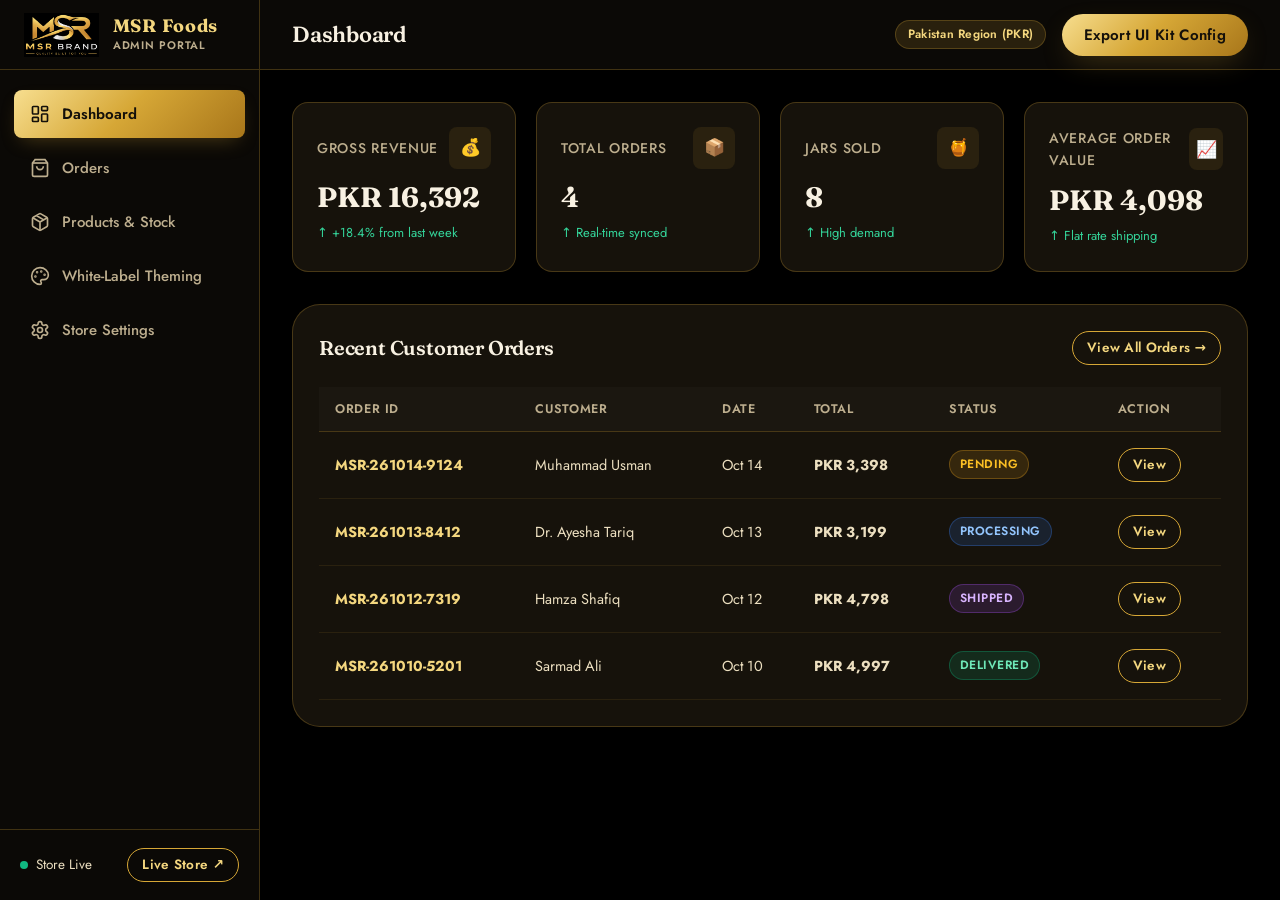
==== commit f0150a88: "feat(sync): add store.html preview and live cross-tab storage synchronizer between admin and storefr" ====
--- a/index.html
+++ b/index.html
@@ -57,7 +57,7 @@
         <span class="pulse-dot"></span>
         <span>Store Live</span>
       </div>
-      <a class="btn btn-xs btn-line" href="http://localhost:3001/" target="_blank" rel="noopener">Storefront ↗</a>
+      <a class="btn btn-xs btn-line" href="store.html" target="_blank" rel="noopener">Live Store ↗</a>
     </div>
   </aside>
 
@@ -175,12 +175,28 @@
 
       <!-- TAB 3: PRODUCTS & INVENTORY -->
       <section class="tab-panel" id="tab-products">
-        <div style="display:flex;justify-content:space-between;align-items:center;margin-bottom:24px">
+        <div style="display:flex;justify-content:space-between;align-items:center;margin-bottom:20px;flex-wrap:wrap;gap:16px">
           <div>
             <h2 style="font-size:24px;margin:0">Product Catalog & Inventory</h2>
             <p style="color:var(--mute-dark);font-size:14px;margin-top:4px">Manage active store items, weights, and live pricing.</p>
           </div>
-        </div>
+          <button class="btn btn-gold btn-sm" onclick="openAddProductModal()">
+            + Add New Product
+          </button>
+        </div>
+
+        <!-- Product Inventory Filters -->
+        <div class="filter-bar">
+          <div class="filter-pills" id="productFilterPills">
+            <span class="filter-pill active" data-prod-filter="all">All (<span id="countAllProds">0</span>)</span>
+            <span class="filter-pill" data-prod-filter="instock">In Stock (<span id="countInStock">0</span>)</span>
+            <span class="filter-pill" data-prod-filter="outofstock">Out of Stock (<span id="countOutOfStock">0</span>)</span>
+          </div>
+          <div class="f" style="width:280px">
+            <input type="search" id="productSearchInput" placeholder="Search products by title, size...">
+          </div>
+        </div>
+
         <div class="inventory-grid" id="inventoryGridContainer"></div>
       </section>
 
@@ -295,6 +311,9 @@
   <!-- Order Details Dialog -->
   <dialog id="dlg-order-details" aria-label="Order Details"></dialog>
 
+  <!-- Product Add / Edit Modal -->
+  <dialog id="dlg-product-modal" aria-label="Product Editor"></dialog>
+
   <!-- Export Config Dialog -->
   <dialog id="dlg-export-config" aria-label="Export Brand Configuration"></dialog>
 
--- a/styles/admin.css
+++ b/styles/admin.css
@@ -451,20 +451,51 @@
   overflow: hidden;
   display: flex;
   flex-direction: column;
+  position: relative;
+  transition: transform 0.25s ease, border-color 0.25s ease;
+}
+
+.inventory-card:hover {
+  transform: translateY(-3px);
+  border-color: rgba(214, 167, 54, 0.45);
+}
+
+.inventory-card.out-of-stock {
+  border-color: rgba(239, 68, 68, 0.35);
 }
 
 .inventory-card-img {
-  height: 180px;
+  height: 200px;
   background: #000;
   display: grid;
   place-items: center;
   position: relative;
   padding: 16px;
+  overflow: hidden;
 }
 
 .inventory-card-img img {
-  max-height: 150px;
+  max-height: 165px;
   width: auto;
+  transition: transform 0.4s ease;
+}
+
+.inventory-card:hover .inventory-card-img img {
+  transform: scale(1.04);
+}
+
+.out-of-stock-overlay {
+  position: absolute;
+  inset: 0;
+  background: rgba(0, 0, 0, 0.72);
+  display: grid;
+  place-items: center;
+  font-weight: 700;
+  font-size: 13.5px;
+  letter-spacing: 0.12em;
+  color: #fca5a5;
+  text-transform: uppercase;
+  z-index: 2;
 }
 
 .inventory-card-body {
@@ -473,6 +504,94 @@
   flex-direction: column;
   gap: 10px;
   flex: 1;
+}
+
+.prod-actions {
+  display: grid;
+  grid-template-columns: 1fr 1fr;
+  gap: 8px;
+  margin-top: 14px;
+}
+
+.btn-danger {
+  border: 1.5px solid rgba(239, 68, 68, 0.4);
+  color: #fca5a5;
+  background: transparent;
+}
+.btn-danger:hover {
+  background: rgba(239, 68, 68, 0.15);
+  border-color: #ef4444;
+  color: #fff;
+}
+
+.btn-warning {
+  border: 1.5px solid rgba(233, 162, 28, 0.4);
+  color: #fbbf24;
+  background: transparent;
+}
+.btn-warning:hover {
+  background: rgba(233, 162, 28, 0.15);
+  border-color: #e9a21c;
+}
+
+.btn-success {
+  border: 1.5px solid rgba(16, 185, 129, 0.4);
+  color: #6ee7b7;
+  background: transparent;
+}
+.btn-success:hover {
+  background: rgba(16, 185, 129, 0.15);
+  border-color: #10b981;
+}
+
+/* Image Upload Dropzone & Previews */
+.dropzone-box {
+  border: 2px dashed var(--hair);
+  border-radius: var(--r-sm);
+  padding: 20px;
+  text-align: center;
+  background: rgba(255, 255, 255, 0.02);
+  cursor: pointer;
+  transition: all 0.2s ease;
+}
+
+.dropzone-box:hover {
+  border-color: var(--gold);
+  background: rgba(214, 167, 54, 0.06);
+}
+
+.image-preview-thumb {
+  max-width: 120px;
+  max-height: 120px;
+  object-fit: contain;
+  background: #000;
+  border: 1px solid var(--hair);
+  border-radius: var(--r-sm);
+  margin-top: 10px;
+}
+
+.preset-img-chips {
+  display: flex;
+  gap: 8px;
+  flex-wrap: wrap;
+  margin-top: 8px;
+}
+
+.preset-chip {
+  padding: 6px 12px;
+  border-radius: var(--r-full);
+  border: 1px solid var(--hair);
+  background: rgba(255, 255, 255, 0.04);
+  font-size: 12.5px;
+  cursor: pointer;
+  color: var(--sand);
+  transition: all 0.2s;
+}
+
+.preset-chip:hover, .preset-chip.active {
+  border-color: var(--gold);
+  color: var(--gold-hi);
+  background: rgba(214, 167, 54, 0.12);
 }
 
 /* Filter Nav in Orders */
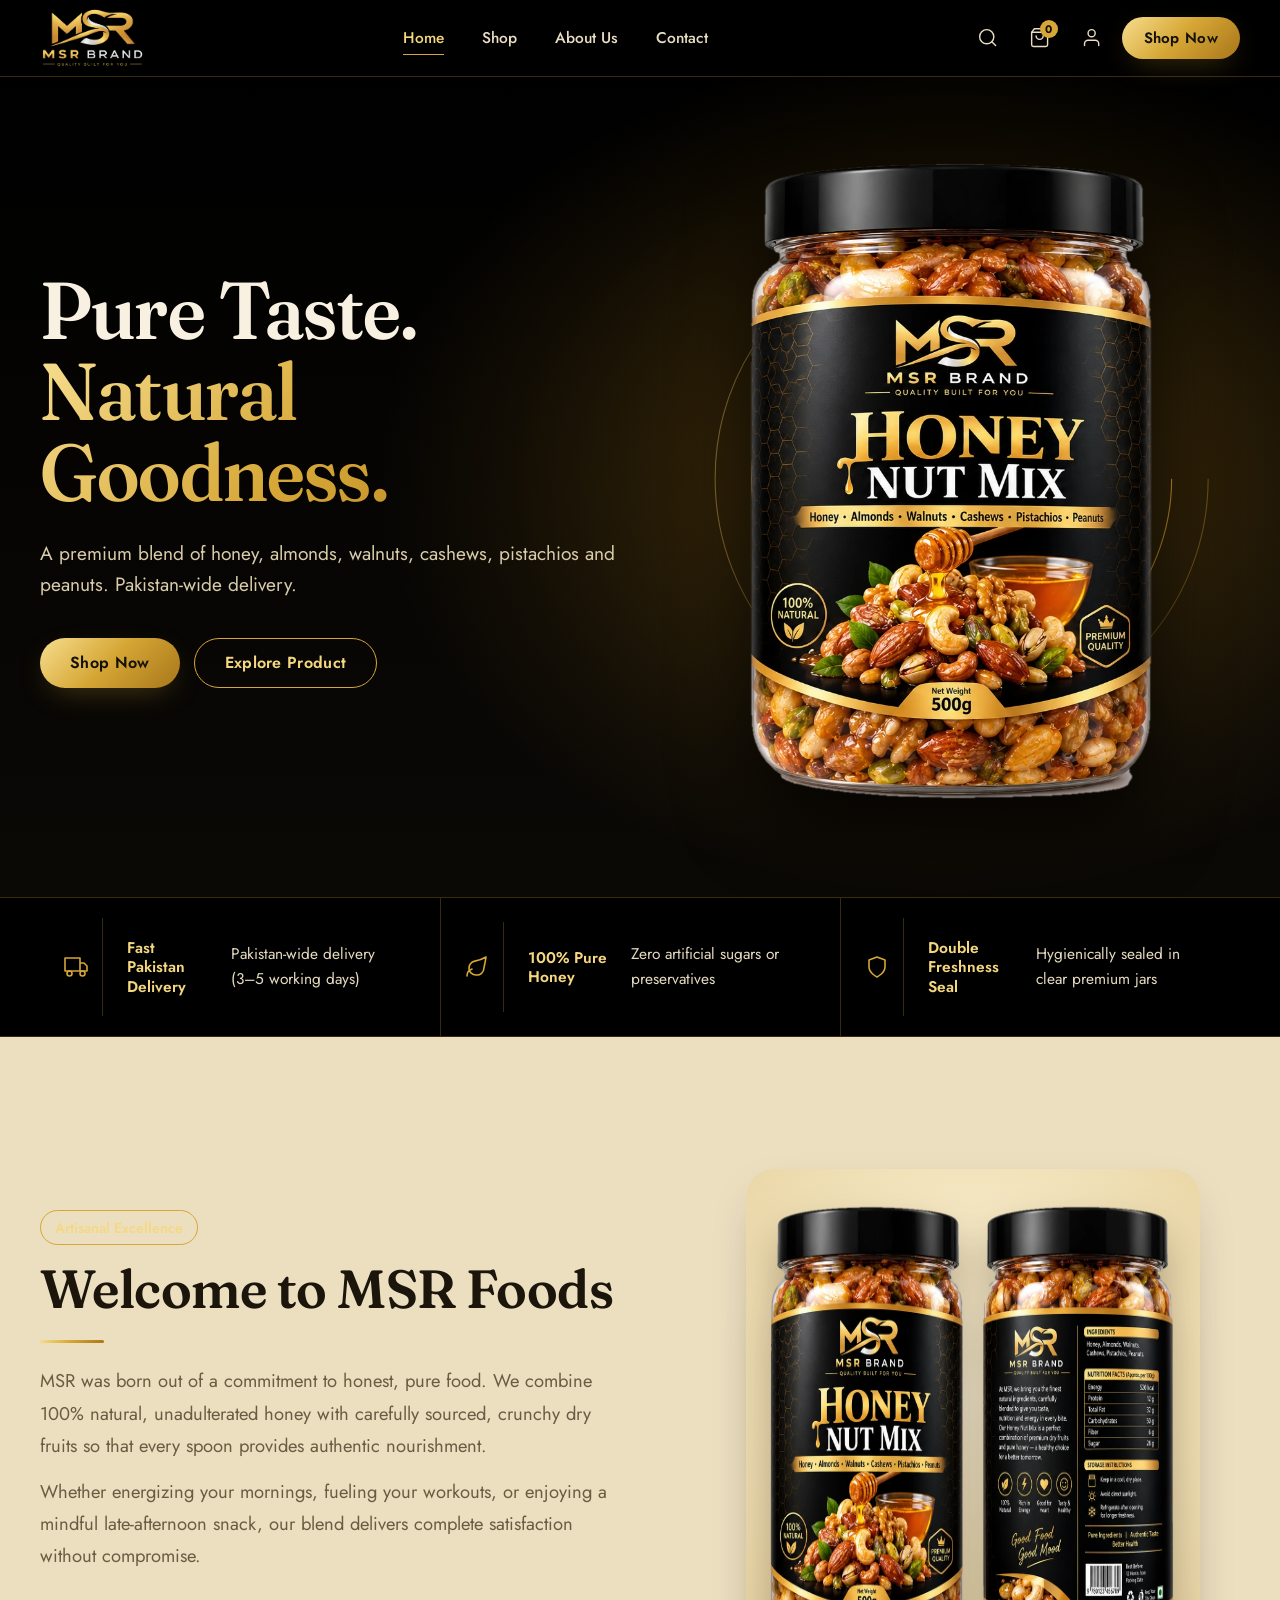
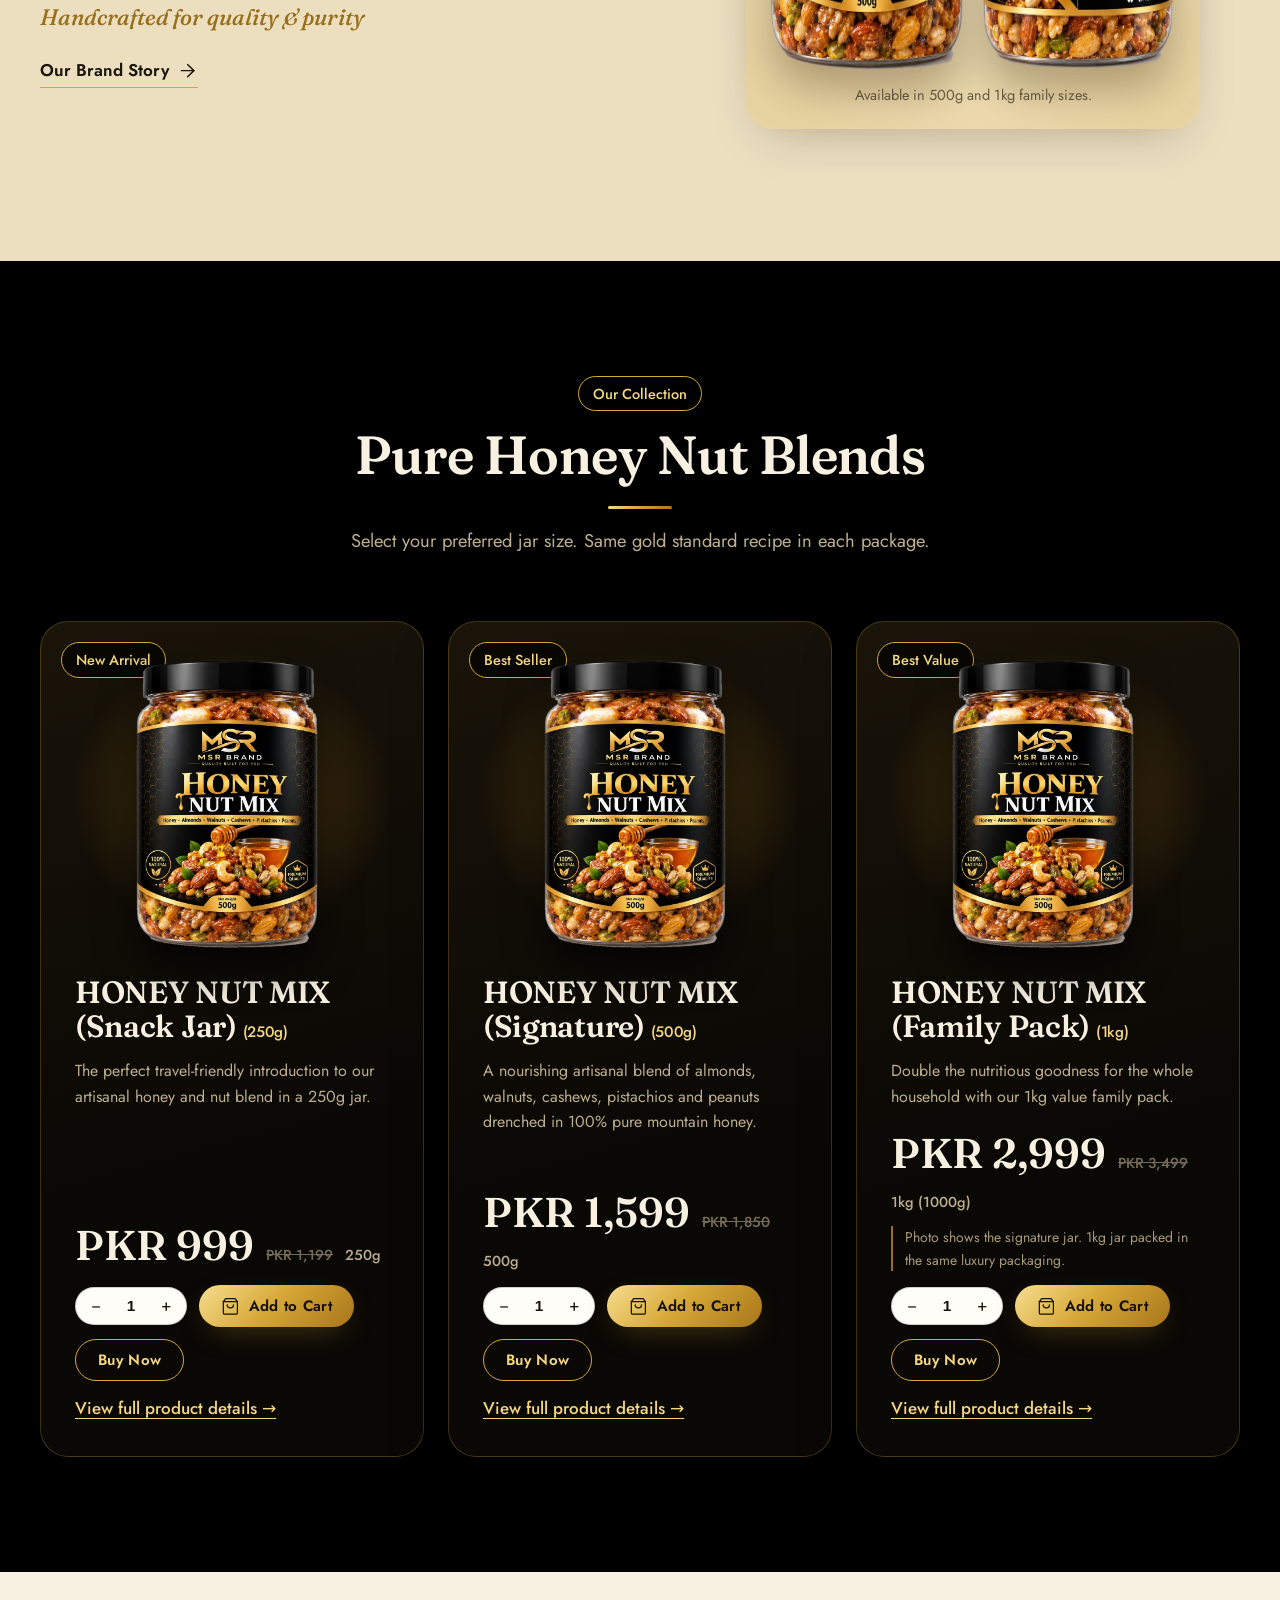
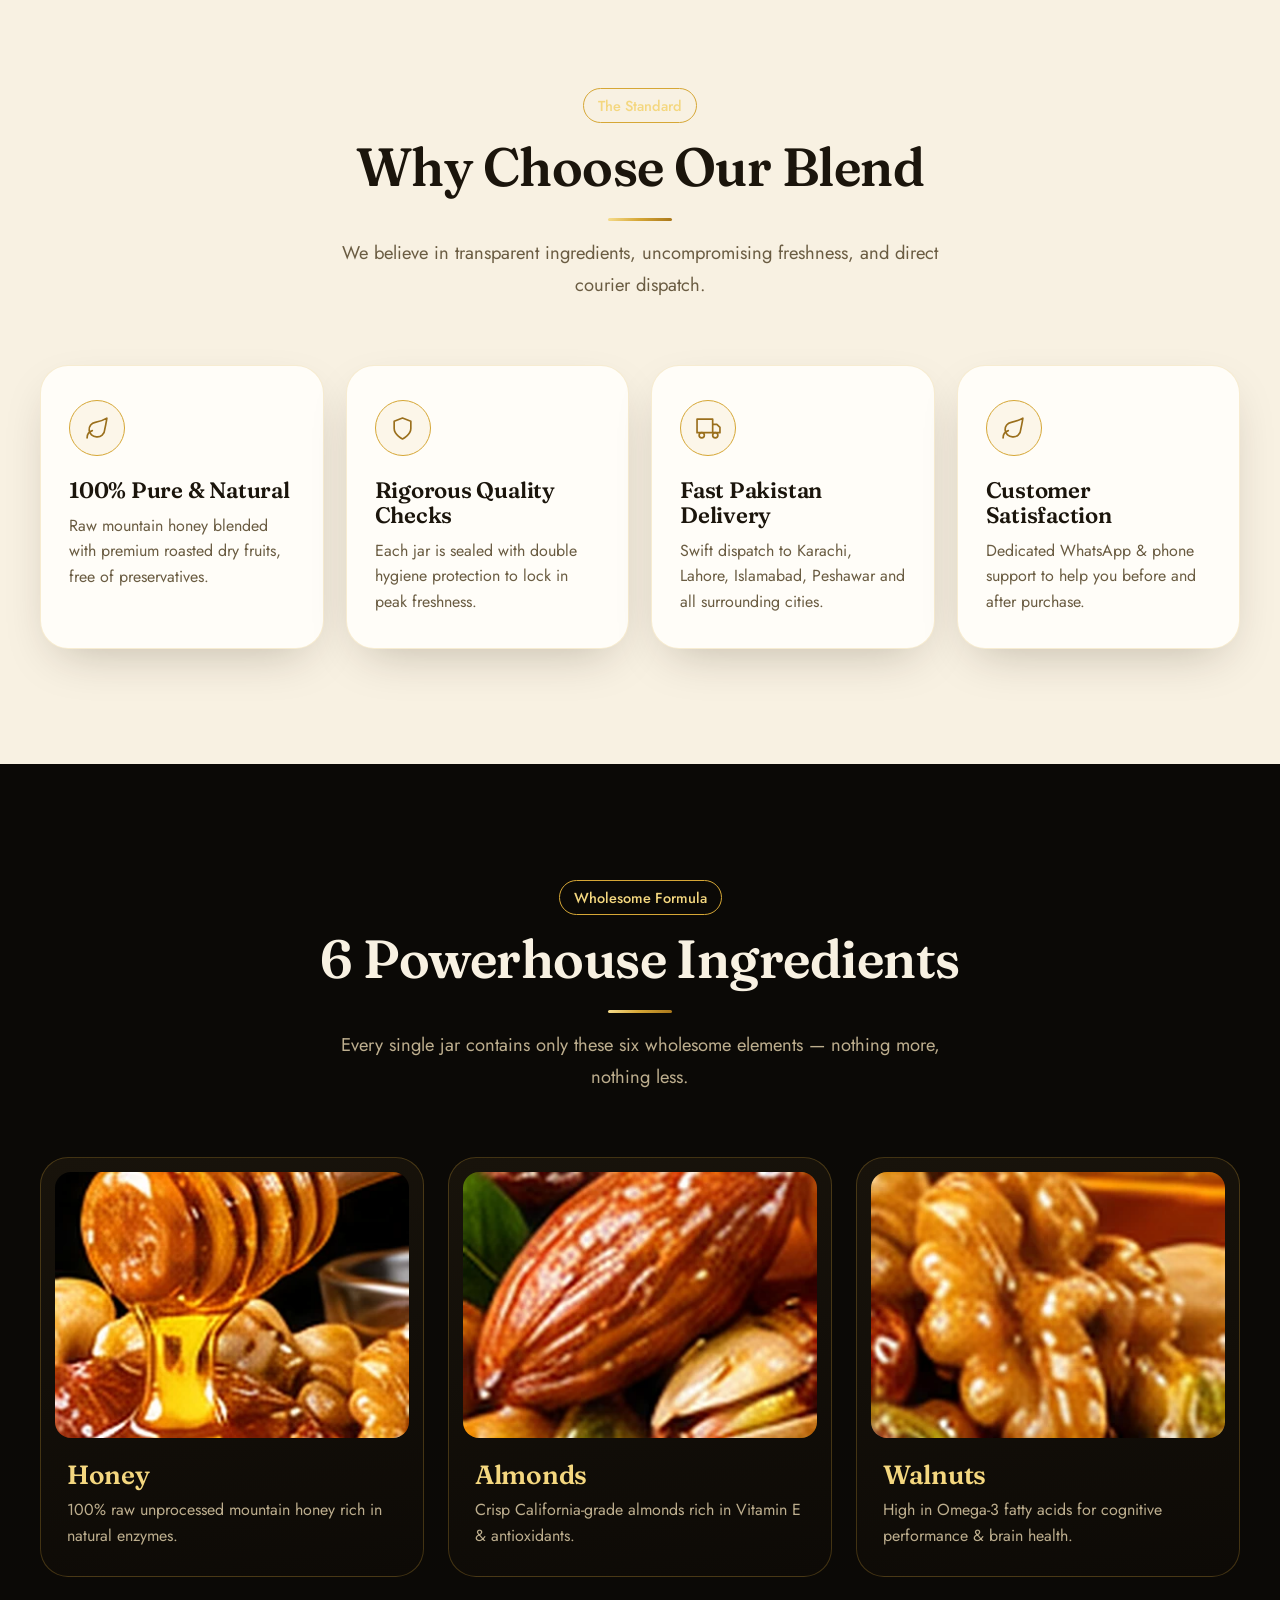
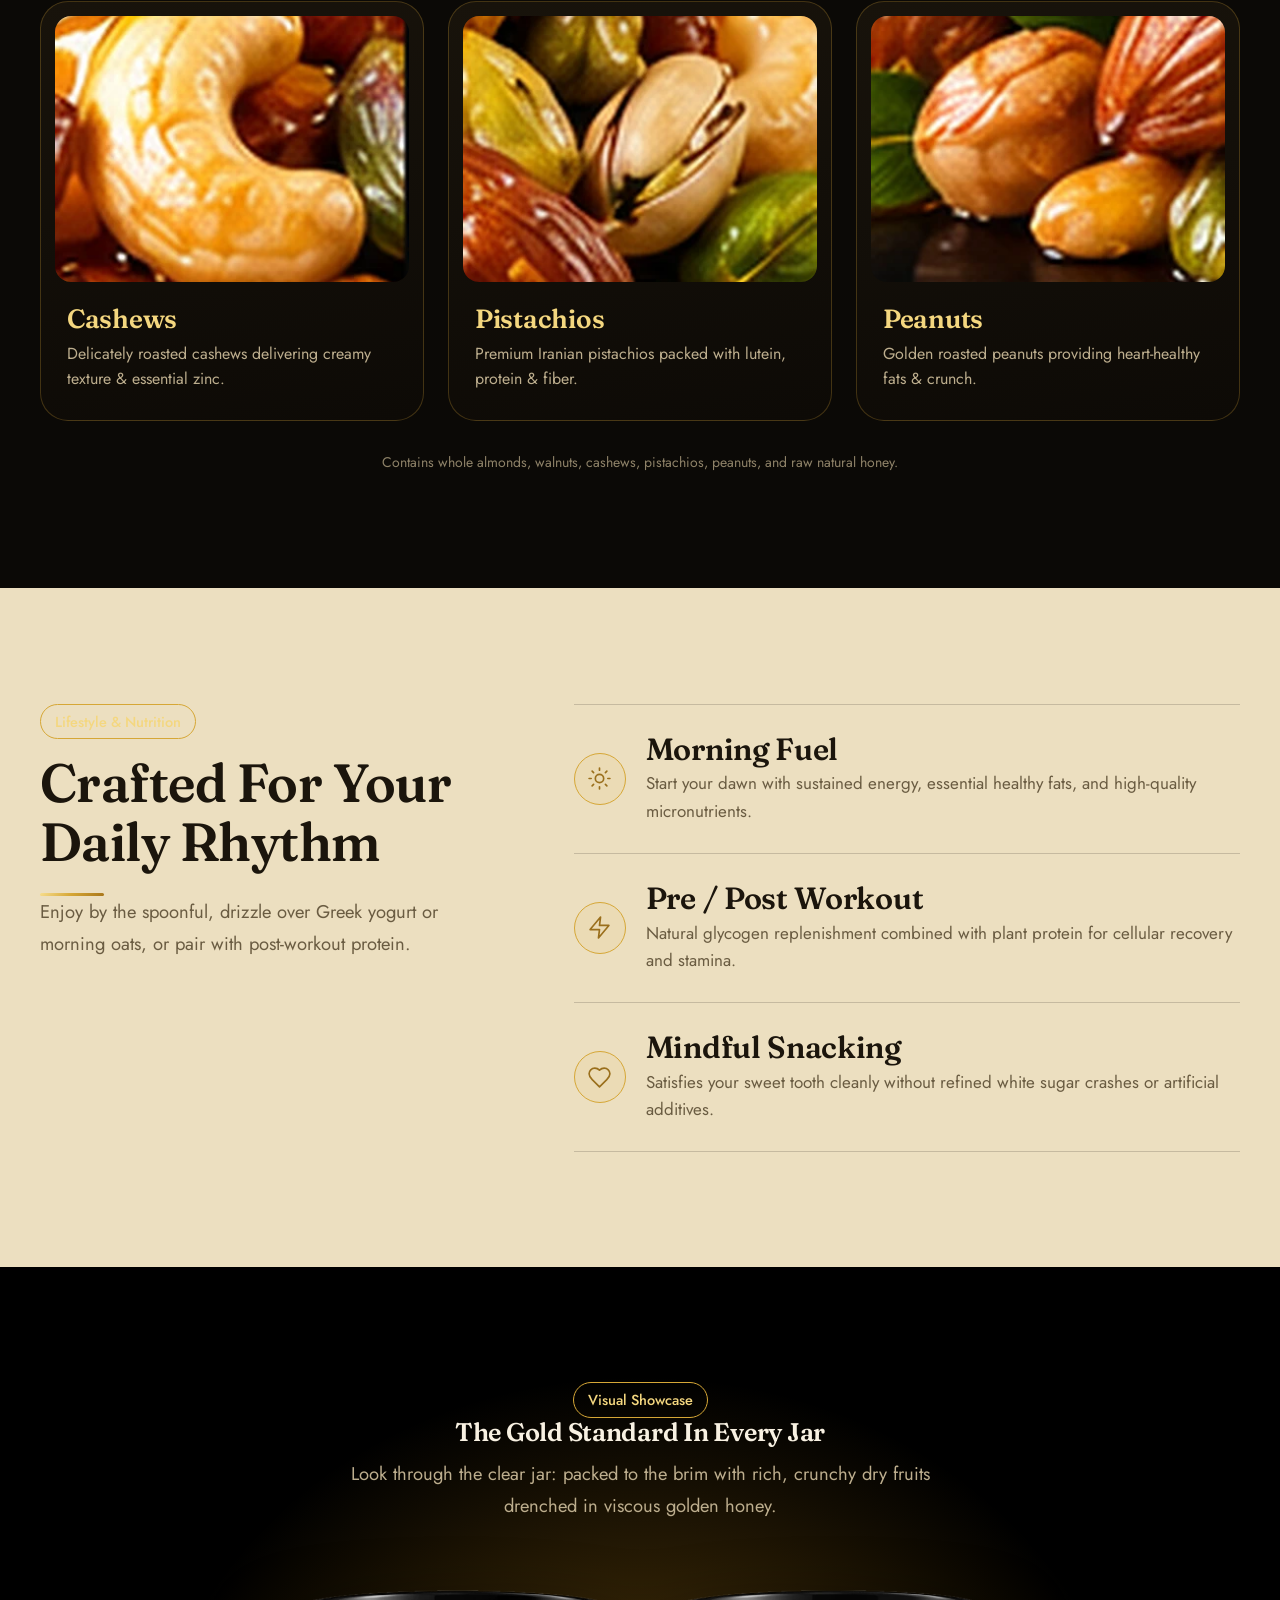
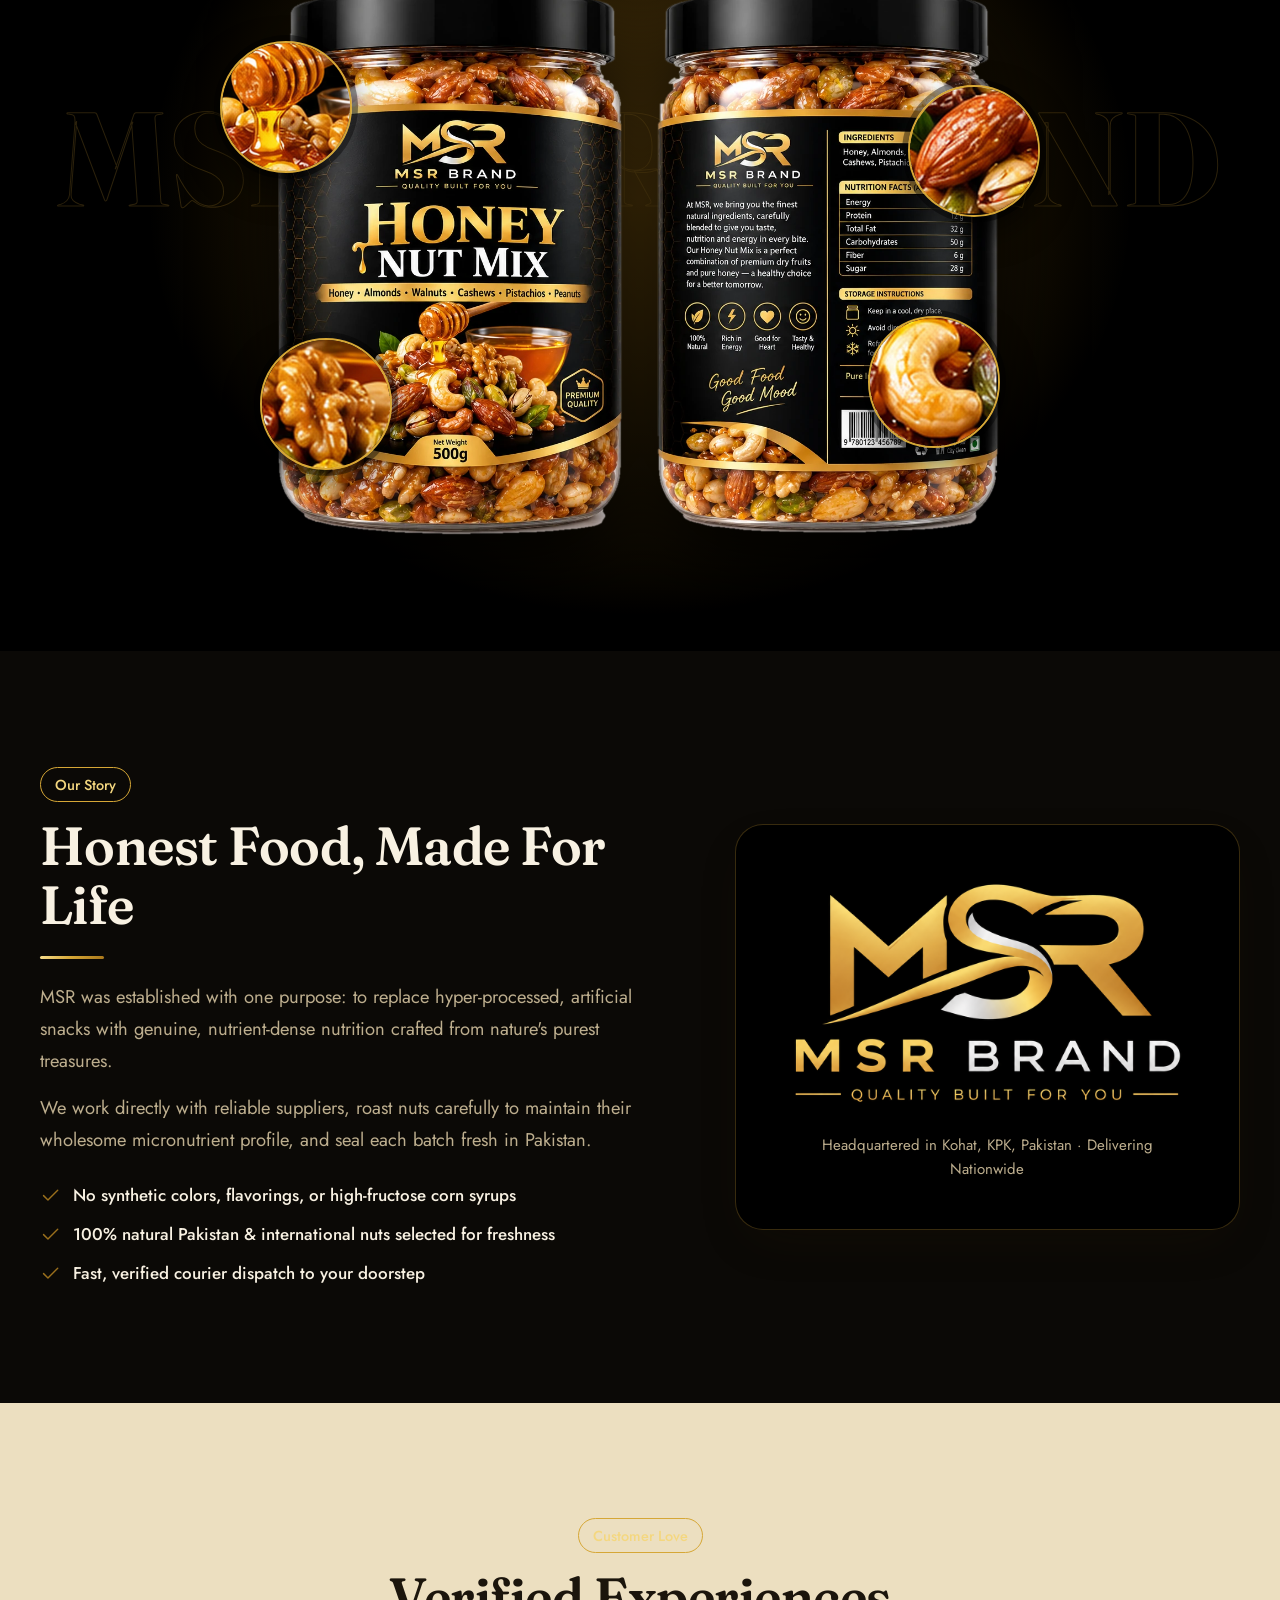
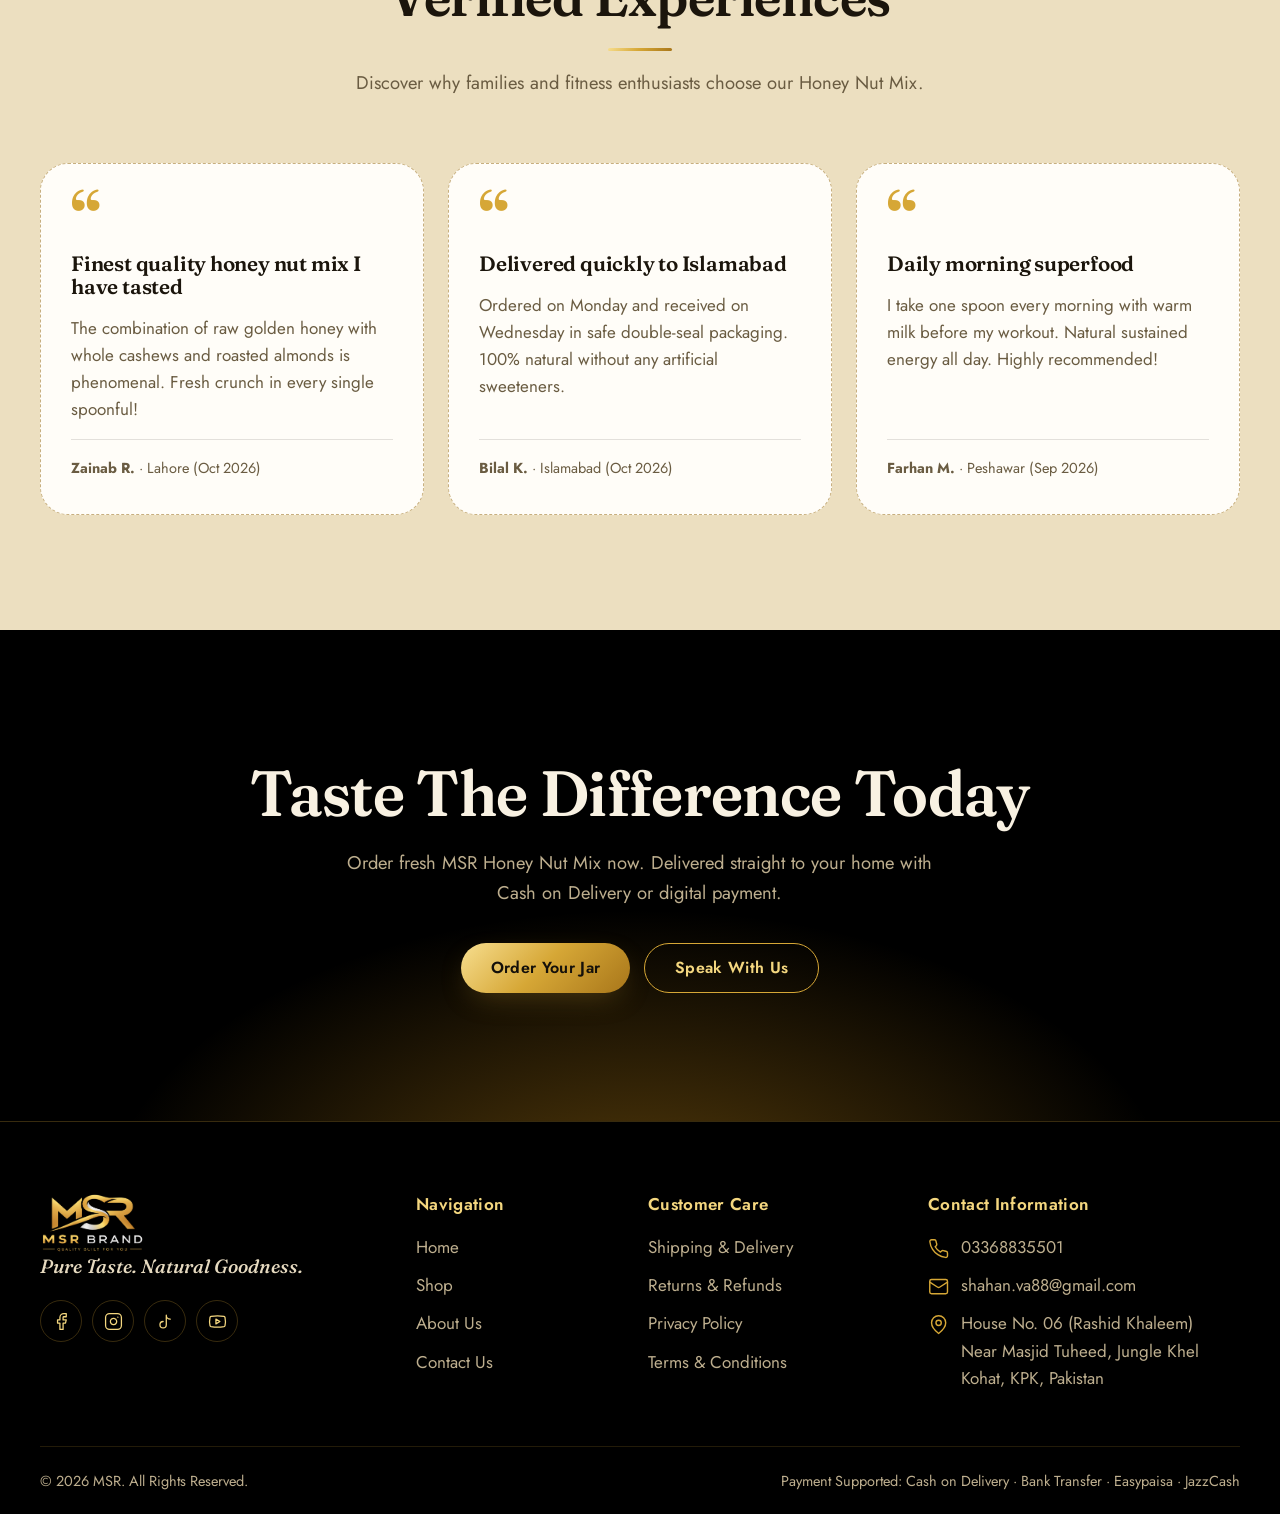
==== commit 8ebf91cd: "fix(ui): high-contrast gold form labels, 3-product row layout, hide collection tab" ====
--- a/index.html
+++ b/index.html
@@ -3,330 +3,64 @@
 <head>
   <meta charset="utf-8">
   <meta name="viewport" content="width=device-width, initial-scale=1, viewport-fit=cover">
-  <title>Admin Portal | Store Operations & White-Label Dashboard</title>
-  <meta name="description" content="E-Commerce Merchant Admin Portal & White-Label Theme Customizer">
+  <title>Pure Taste. Natural Goodness. | Online Store</title>
+  <meta name="description" content="White-label premium product selling storefront. Easily brandable with your logo and UI kit.">
   <meta name="theme-color" content="#000000">
 
-  <!-- Fonts Preconnect & Stylesheet -->
+  <!-- Google Fonts Preconnect & Stylesheet -->
   <link rel="preconnect" href="https://fonts.googleapis.com">
   <link rel="preconnect" href="https://fonts.gstatic.com" crossorigin>
   <link href="https://fonts.googleapis.com/css2?family=Fraunces:opsz,wght@9..144,500;9..144,600;9..144,700&family=Jost:wght@400;500;600;700&display=swap" rel="stylesheet">
 
-  <!-- Shared Design System & UI Kit Styles -->
-  <link rel="stylesheet" href="styles/theme.css">
-  <link rel="stylesheet" href="styles/ui-kit.css">
-  <link rel="stylesheet" href="styles/admin.css">
+  <!-- Design System & Component Styles -->
+  <link rel="stylesheet" href="styles/theme.css?v=2">
+  <link rel="stylesheet" href="styles/ui-kit.css?v=2">
+  <link rel="stylesheet" href="styles/storefront.css?v=2">
+  <style>
+    .pgrid {
+      display: grid !important;
+      grid-template-columns: repeat(3, 1fr) !important;
+      gap: 24px !important;
+      align-items: stretch !important;
+    }
+    @media (max-width: 1040px) {
+      .pgrid { grid-template-columns: repeat(2, 1fr) !important; }
+    }
+    @media (max-width: 720px) {
+      .pgrid { grid-template-columns: 1fr !important; }
+    }
+    .pc-img img {
+      height: min(34vh, 290px) !important;
+      width: auto !important;
+      max-width: 100% !important;
+    }
+  </style>
 </head>
-<body class="admin-body">
+<body>
+  <!-- Accessibility Skip Link -->
+  <a class="sr" href="#app">Skip to main content</a>
 
-  <!-- Sidebar Navigation -->
-  <aside class="admin-sidebar" id="adminSidebar">
-    <div class="sidebar-brand">
-      <img src="assets/images/logo.webp" alt="Store Logo">
-      <div>
-        <div class="brand-title brand-name-dynamic">MSR Foods</div>
-        <span class="portal-badge">Admin Portal</span>
-      </div>
-    </div>
+  <!-- Global Application Shell -->
+  <header class="hdr" id="hdr"></header>
+  <main id="app" tabindex="-1"></main>
+  <footer class="ftr" id="ftr"></footer>
 
-    <nav class="sidebar-nav">
-      <div class="nav-item active" data-tab="dashboard">
-        <svg viewBox="0 0 24 24" fill="none" stroke="currentColor" stroke-width="2"><rect width="7" height="9" x="3" y="3" rx="1"/><rect width="7" height="5" x="14" y="3" rx="1"/><rect width="7" height="9" x="14" y="12" rx="1"/><rect width="7" height="5" x="3" y="16" rx="1"/></svg>
-        <span>Dashboard</span>
-      </div>
-      <div class="nav-item" data-tab="orders">
-        <svg viewBox="0 0 24 24" fill="none" stroke="currentColor" stroke-width="2"><path d="M6 2 3 6v14a2 2 0 0 0 2 2h14a2 2 0 0 0 2-2V6l-3-4z"/><path d="M3 6h18"/><path d="M16 10a4 4 0 0 1-8 0"/></svg>
-        <span>Orders</span>
-      </div>
-      <div class="nav-item" data-tab="products">
-        <svg viewBox="0 0 24 24" fill="none" stroke="currentColor" stroke-width="2"><path d="m7.5 4.27 9 5.15M21 8a2 2 0 0 0-1-1.73l-7-4a2 2 0 0 0-2 0l-7 4A2 2 0 0 0 3 8v8a2 2 0 0 0 1 1.73l7 4a2 2 0 0 0 2 0l7-4A2 2 0 0 0 21 16Z"/><path d="m3.3 7 8.7 5 8.7-5M12 22V12"/></svg>
-        <span>Products & Stock</span>
-      </div>
-      <div class="nav-item" data-tab="customizer">
-        <svg viewBox="0 0 24 24" fill="none" stroke="currentColor" stroke-width="2"><circle cx="13.5" cy="6.5" r=".5" fill="currentColor"/><circle cx="17.5" cy="10.5" r=".5" fill="currentColor"/><circle cx="8.5" cy="7.5" r=".5" fill="currentColor"/><circle cx="6.5" cy="12.5" r=".5" fill="currentColor"/><path d="M12 2C6.5 2 2 6.5 2 12s4.5 10 10 10c.926 0 1.648-.746 1.648-1.688 0-.437-.18-.835-.437-1.125-.29-.289-.438-.652-.438-1.125a1.64 1.64 0 0 1 1.668-1.668h1.996c3.051 0 5.555-2.503 5.555-5.554C21.965 6.012 17.461 2 12 2z"/></svg>
-        <span>White-Label Theming</span>
-      </div>
-      <div class="nav-item" data-tab="settings">
-        <svg viewBox="0 0 24 24" fill="none" stroke="currentColor" stroke-width="2"><path d="M12.22 2h-.44a2 2 0 0 0-2 2v.18a2 2 0 0 1-1 1.73l-.43.25a2 2 0 0 1-2 0l-.15-.08a2 2 0 0 0-2.73.73l-.22.38a2 2 0 0 0 .73 2.73l.15.1a2 2 0 0 1 1 1.72v.51a2 2 0 0 1-1 1.74l-.15.09a2 2 0 0 0-.73 2.73l.22.38a2 2 0 0 0 2.73.73l.15-.08a2 2 0 0 1 2 0l.43.25a2 2 0 0 1 1 1.73V20a2 2 0 0 0 2 2h.44a2 2 0 0 0 2-2v-.18a2 2 0 0 1 1-1.73l.43-.25a2 2 0 0 1 2 0l.15.08a2 2 0 0 0 2.73-.73l.22-.39a2 2 0 0 0-.73-2.73l-.15-.08a2 2 0 0 1-1-1.74v-.5a2 2 0 0 1 1-1.74l.15-.09a2 2 0 0 0 .73-2.73l-.22-.38a2 2 0 0 0-2.73-.73l-.15.08a2 2 0 0 1-2 0l-.43-.25a2 2 0 0 1-1-1.73V4a2 2 0 0 0-2-2z"/><circle cx="12" cy="12" r="3"/></svg>
-        <span>Store Settings</span>
-      </div>
-    </nav>
+  <!-- Modal Dialogs -->
+  <dialog id="dlg-search" aria-label="Search Catalog"></dialog>
+  <dialog id="dlg-account" aria-label="Account / Guest"></dialog>
+  <dialog id="dlg-menu" aria-label="Mobile Navigation Menu"></dialog>
 
-    <div class="sidebar-footer">
-      <div class="store-status">
-        <span class="pulse-dot"></span>
-        <span>Store Live</span>
-      </div>
-      <a class="btn btn-xs btn-line" href="store.html" target="_blank" rel="noopener">Live Store ↗</a>
-    </div>
-  </aside>
-
-  <!-- Main Content Layout -->
-  <main class="admin-main">
-    <!-- Topbar -->
-    <header class="admin-topbar">
-      <div class="topbar-left">
-        <h1 class="topbar-title" id="topbarTitle">Dashboard</h1>
-      </div>
-      <div class="topbar-right">
-        <span class="tag tag-gold" style="font-size:12px">Pakistan Region (PKR)</span>
-        <button class="btn btn-sm btn-gold" onclick="exportBrandConfig()">Export UI Kit Config</button>
-      </div>
-    </header>
-
-    <!-- Content Tabs Container -->
-    <div class="admin-content">
-
-      <!-- TAB 1: DASHBOARD -->
-      <section class="tab-panel active" id="tab-dashboard">
-        <div class="metrics-grid">
-          <div class="metric-card">
-            <div class="metric-header">
-              <span class="metric-title">Gross Revenue</span>
-              <div class="metric-icon">💰</div>
-            </div>
-            <div class="metric-value" id="kpiRevenue">PKR 0</div>
-            <div class="metric-trend">↑ +18.4% from last week</div>
-          </div>
-          <div class="metric-card">
-            <div class="metric-header">
-              <span class="metric-title">Total Orders</span>
-              <div class="metric-icon">📦</div>
-            </div>
-            <div class="metric-value" id="kpiOrders">0</div>
-            <div class="metric-trend">↑ Real-time synced</div>
-          </div>
-          <div class="metric-card">
-            <div class="metric-header">
-              <span class="metric-title">Jars Sold</span>
-              <div class="metric-icon">🍯</div>
-            </div>
-            <div class="metric-value" id="kpiUnits">0</div>
-            <div class="metric-trend">↑ High demand</div>
-          </div>
-          <div class="metric-card">
-            <div class="metric-header">
-              <span class="metric-title">Average Order Value</span>
-              <div class="metric-icon">📈</div>
-            </div>
-            <div class="metric-value" id="kpiAov">PKR 0</div>
-            <div class="metric-trend">↑ Flat rate shipping</div>
-          </div>
-        </div>
-
-        <div class="panel-card">
-          <div class="panel-card-header">
-            <h3>Recent Customer Orders</h3>
-            <button class="btn btn-xs btn-line" onclick="document.querySelector('[data-tab=orders]').click()">View All Orders →</button>
-          </div>
-          <div class="table-responsive">
-            <table class="admin-table">
-              <thead>
-                <tr>
-                  <th>Order ID</th>
-                  <th>Customer</th>
-                  <th>Date</th>
-                  <th>Total</th>
-                  <th>Status</th>
-                  <th>Action</th>
-                </tr>
-              </thead>
-              <tbody id="recentOrdersTable"></tbody>
-            </table>
-          </div>
-        </div>
-      </section>
-
-      <!-- TAB 2: ORDERS MANAGEMENT -->
-      <section class="tab-panel" id="tab-orders">
-        <div class="filter-bar">
-          <div class="filter-pills">
-            <span class="filter-pill active" data-filter="all">All Orders</span>
-            <span class="filter-pill" data-filter="pending">Pending</span>
-            <span class="filter-pill" data-filter="processing">Processing</span>
-            <span class="filter-pill" data-filter="shipped">Shipped</span>
-            <span class="filter-pill" data-filter="delivered">Delivered</span>
-            <span class="filter-pill" data-filter="cancelled">Cancelled</span>
-          </div>
-          <div class="f" style="width:280px">
-            <input type="search" id="orderSearchInput" placeholder="Search orders by ID, name, city...">
-          </div>
-        </div>
-
-        <div class="panel-card">
-          <div class="table-responsive">
-            <table class="admin-table">
-              <thead>
-                <tr>
-                  <th>Order ID</th>
-                  <th>Customer & City</th>
-                  <th>Phone / WhatsApp</th>
-                  <th>Date</th>
-                  <th>Total</th>
-                  <th>Status Workflow</th>
-                  <th>Actions</th>
-                </tr>
-              </thead>
-              <tbody id="ordersTableBody"></tbody>
-            </table>
-          </div>
-        </div>
-      </section>
-
-      <!-- TAB 3: PRODUCTS & INVENTORY -->
-      <section class="tab-panel" id="tab-products">
-        <div style="display:flex;justify-content:space-between;align-items:center;margin-bottom:20px;flex-wrap:wrap;gap:16px">
-          <div>
-            <h2 style="font-size:24px;margin:0">Product Catalog & Inventory</h2>
-            <p style="color:var(--mute-dark);font-size:14px;margin-top:4px">Manage active store items, weights, and live pricing.</p>
-          </div>
-          <button class="btn btn-gold btn-sm" onclick="openAddProductModal()">
-            + Add New Product
-          </button>
-        </div>
-
-        <!-- Product Inventory Filters -->
-        <div class="filter-bar">
-          <div class="filter-pills" id="productFilterPills">
-            <span class="filter-pill active" data-prod-filter="all">All (<span id="countAllProds">0</span>)</span>
-            <span class="filter-pill" data-prod-filter="instock">In Stock (<span id="countInStock">0</span>)</span>
-            <span class="filter-pill" data-prod-filter="outofstock">Out of Stock (<span id="countOutOfStock">0</span>)</span>
-          </div>
-          <div class="f" style="width:280px">
-            <input type="search" id="productSearchInput" placeholder="Search products by title, size...">
-          </div>
-        </div>
-
-        <div class="inventory-grid" id="inventoryGridContainer"></div>
-      </section>
-
-      <!-- TAB 4: WHITE-LABEL THEMING & UI KIT PLAYGROUND -->
-      <section class="tab-panel" id="tab-customizer">
-        <div class="customizer-layout">
-          <div class="panel-card">
-            <h3 style="margin-bottom:12px">White-Label Branding Controls</h3>
-            <p style="color:var(--mute-dark);font-size:14px;margin-bottom:24px">Change brand name, colors, and preset styles. Both the front-end website and this admin portal update immediately.</p>
-
-            <div class="customizer-form">
-              <div class="f">
-                <label for="themePresetSelect">Select Theme Preset / UI Kit Style</label>
-                <select id="themePresetSelect">
-                  <option value="luxury-gold">Luxury Gold & Obsidian (Default MSR)</option>
-                  <option value="emerald-forest">Emerald & Organic Forest (Herbal/Botanical)</option>
-                  <option value="royal-sapphire">Royal Sapphire & Platinum (Tech/Modern)</option>
-                  <option value="crimson-velvet">Crimson Velvet & Vanilla (Confectionery/Gourmet)</option>
-                  <option value="nordic-minimal">Nordic Minimalist Slate (Clean Monochrome)</option>
-                </select>
-              </div>
-
-              <div class="f">
-                <label for="customBrandName">Brand / Store Name</label>
-                <input id="customBrandName" type="text" placeholder="e.g. MSR Foods, NutraGlow, Gourmet Harvest">
-              </div>
-
-              <div class="f">
-                <label for="customTagline">Brand Tagline</label>
-                <input id="customTagline" type="text" placeholder="e.g. Pure Taste. Natural Goodness.">
-              </div>
-
-              <div class="f">
-                <label>Primary Brand Accent Color</label>
-                <div class="color-input-wrap">
-                  <input type="color" id="customPrimaryColor" value="#d6a736">
-                  <span id="primaryHexLabel">#D6A736</span>
-                </div>
-              </div>
-
-              <div style="display:flex;gap:12px;margin-top:14px">
-                <button class="btn btn-gold btn-block" onclick="exportBrandConfig()">Export Configuration</button>
-              </div>
-            </div>
-          </div>
-
-          <!-- Live UI Kit Preview -->
-          <div class="preview-card">
-            <div class="preview-header">
-              <span class="tag tag-gold" style="font-size:11px">Live Component Preview</span>
-              <h2 id="previewBrandName" style="font-size:26px;margin:12px 0 4px;color:var(--gold-hi)">MSR Foods</h2>
-              <p style="font-size:13.5px;color:var(--mute-dark)">Real-time preview of active UI Kit tokens & buttons</p>
-            </div>
-
-            <div style="display:flex;flex-direction:column;gap:16px">
-              <div>
-                <small style="color:var(--mute-dark);display:block;margin-bottom:6px">Primary Gradient Button</small>
-                <button class="btn btn-gold btn-block">Add to Cart • PKR 1,599</button>
-              </div>
-
-              <div>
-                <small style="color:var(--mute-dark);display:block;margin-bottom:6px">Outline Brand Button</small>
-                <button class="btn btn-line btn-block">View Product Details</button>
-              </div>
-
-              <div style="display:flex;gap:10px;align-items:center;flex-wrap:wrap">
-                <span class="status-pill status-pending">Pending</span>
-                <span class="status-pill status-processing">Processing</span>
-                <span class="status-pill status-delivered">Delivered</span>
-              </div>
-            </div>
-          </div>
-        </div>
-      </section>
-
-      <!-- TAB 5: STORE SETTINGS -->
-      <section class="tab-panel" id="tab-settings">
-        <div class="panel-card" style="max-width:760px">
-          <h3 style="margin-bottom:12px">Fulfillment & Courier Settings</h3>
-          <p style="color:var(--mute-dark);font-size:14px;margin-bottom:24px">Configure Pakistan courier logistics, flat shipping rates, and merchant contact.</p>
-
-          <div class="fgrid">
-            <div class="f">
-              <label>Courier Shipping Fee (PKR)</label>
-              <input type="number" id="settingFee" value="200">
-            </div>
-            <div class="f">
-              <label>Free Shipping Threshold (PKR)</label>
-              <input type="number" id="settingFreeThreshold" value="5000">
-            </div>
-            <div class="f full">
-              <label>Estimated Delivery Timeframe</label>
-              <input type="text" id="settingEta" value="3–5 working days">
-            </div>
-            <div class="f">
-              <label>WhatsApp Number for Orders</label>
-              <input type="text" id="settingWhatsapp" value="923368835501">
-            </div>
-            <div class="f">
-              <label>Support Phone</label>
-              <input type="text" id="settingPhone" value="03368835501">
-            </div>
-          </div>
-
-          <button class="btn btn-gold" style="margin-top:24px" onclick="toast('Settings saved successfully!')">Save Store Settings</button>
-        </div>
-      </section>
-
-    </div>
-  </main>
-
-  <!-- Order Details Dialog -->
-  <dialog id="dlg-order-details" aria-label="Order Details"></dialog>
-
-  <!-- Product Add / Edit Modal -->
-  <dialog id="dlg-product-modal" aria-label="Product Editor"></dialog>
-
-  <!-- Export Config Dialog -->
-  <dialog id="dlg-export-config" aria-label="Export Brand Configuration"></dialog>
-
-  <!-- Toast Notification -->
+  <!-- Interactive Toast Notification -->
   <div id="toast" role="status" aria-live="polite"></div>
 
-  <!-- Shared Configuration & Data Scripts -->
-  <script src="config/brand.config.js"></script>
-  <script src="config/theme.config.js"></script>
-  <script src="data/products.js"></script>
-  <script src="js/store.js"></script>
+  <!-- White-Label Configuration & Data -->
+  <script src="config/brand.config.js?v=2"></script>
+  <script src="config/theme.config.js?v=2"></script>
+  <script src="data/products.js?v=2"></script>
 
-  <!-- Admin Controller -->
-  <script src="js/admin.js"></script>
+  <!-- Core Logic, Router & Application Runtime -->
+  <script src="js/store.js?v=2"></script>
+  <script src="js/router.js?v=2"></script>
+  <script src="js/app.js?v=2"></script>
 </body>
 </html>
--- a/styles/ui-kit.css
+++ b/styles/ui-kit.css
@@ -246,6 +246,35 @@
   font-style: normal;
 }
 
+/* High-Contrast Labels & Sleek Inputs in Dialogs & Admin Context */
+.dlg .f label,
+dialog .f label,
+.admin-body .f label {
+  font-size: 13.5px;
+  font-weight: 600;
+  color: var(--gold-hi);
+  letter-spacing: 0.015em;
+  display: flex;
+  align-items: center;
+  gap: 6px;
+  margin-bottom: 4px;
+}
+
+.dlg .f label .req,
+dialog .f label .req,
+.admin-body .f label .req {
+  color: #ef4444;
+  font-weight: 700;
+}
+
+.dlg .f label .hint,
+dialog .f label .hint,
+.admin-body .f label .hint {
+  font-size: 12px;
+  font-weight: 400;
+  color: var(--mute-dark);
+}
+
 .f input,
 .f textarea,
 .f select {
@@ -260,12 +289,50 @@
   transition: border-color 0.2s ease, box-shadow 0.2s ease;
 }
 
+.dlg .f input,
+.dlg .f textarea,
+.dlg .f select,
+dialog .f input,
+dialog .f textarea,
+dialog .f select,
+.admin-body .f input,
+.admin-body .f textarea,
+.admin-body .f select {
+  background: #14100a;
+  border: 1.5px solid rgba(214, 167, 54, 0.35);
+  color: #fffdf8;
+  font-size: 14.5px;
+}
+
+.dlg .f input::placeholder,
+.dlg .f textarea::placeholder,
+dialog .f input::placeholder,
+dialog .f textarea::placeholder,
+.admin-body .f input::placeholder,
+.admin-body .f textarea::placeholder {
+  color: rgba(189, 174, 142, 0.55);
+}
+
 .f input:focus,
 .f textarea:focus,
 .f select:focus {
   outline: none;
   border-color: var(--gold);
   box-shadow: 0 0 0 3px rgba(214, 167, 54, 0.2);
+}
+
+.dlg .f input:focus,
+.dlg .f textarea:focus,
+.dlg .f select:focus,
+dialog .f input:focus,
+dialog .f textarea:focus,
+dialog .f select:focus,
+.admin-body .f input:focus,
+.admin-body .f textarea:focus,
+.admin-body .f select:focus {
+  background: #1c160e;
+  border-color: var(--gold);
+  box-shadow: 0 0 0 3px rgba(214, 167, 54, 0.25);
 }
 
 .f textarea {
--- a/styles/storefront.css
+++ b/styles/storefront.css
@@ -0,0 +1,1740 @@
+/**
+ * =======================================================================
+ * STOREFRONT COMPONENT & LAYOUT STYLES
+ * =======================================================================
+ */
+
+/* Header & Navigation */
+.hdr {
+  position: sticky;
+  top: env(safe-area-inset-top, 0px);
+  z-index: 50;
+  background: var(--bg-body);
+  border-bottom: 1px solid var(--hair);
+}
+
+.hdr-in {
+  height: var(--hdr);
+  display: flex;
+  align-items: center;
+  gap: 28px;
+}
+
+.logo {
+  display: flex;
+  align-items: center;
+  flex: none;
+}
+
+.logo img {
+  height: 62px;
+  width: auto;
+}
+
+.logo-txt {
+  font-family: var(--serif);
+  font-weight: 700;
+  font-size: 24px;
+  letter-spacing: 0.05em;
+  background: var(--gold-grad);
+  -webkit-background-clip: text;
+  background-clip: text;
+  color: transparent;
+  -webkit-text-fill-color: transparent;
+}
+
+.nav {
+  display: flex;
+  gap: 6px;
+  margin-inline: auto;
+}
+
+.nav a {
+  padding: 10px 16px;
+  border-radius: var(--r-full);
+  font-weight: 500;
+  font-size: 15.5px;
+  color: #e9dec3;
+  position: relative;
+  transition: color 0.2s;
+}
+
+.nav a::after {
+  content: "";
+  position: absolute;
+  left: 16px;
+  right: 16px;
+  bottom: 5px;
+  height: 1.5px;
+  background: var(--gold);
+  transform: scaleX(0);
+  transform-origin: left;
+  transition: transform 0.3s ease;
+}
+
+.nav a:hover,
+.nav a.on {
+  color: var(--gold-hi);
+}
+
+.nav a:hover::after,
+.nav a.on::after {
+  transform: scaleX(1);
+}
+
+.hdr-r {
+  display: flex;
+  align-items: center;
+  gap: 8px;
+}
+
+.burger {
+  display: none;
+}
+
+/* Dialogs */
+#dlg-search {
+  margin: 9vh auto auto;
+  width: min(680px, 100% - 32px);
+}
+
+#dlg-account {
+  margin: auto;
+  width: min(440px, 100% - 32px);
+}
+
+#dlg-menu {
+  margin: 0 0 0 auto;
+  height: 100%;
+  width: min(340px, 88vw);
+}
+
+#dlg-menu .dlg {
+  height: 100%;
+  border-radius: var(--r-lg) 0 0 var(--r-lg);
+  padding: 22px 22px 28px;
+  display: flex;
+  flex-direction: column;
+  gap: 6px;
+}
+
+.search-box {
+  display: flex;
+  align-items: center;
+  gap: 12px;
+  padding: 18px 22px;
+  border-bottom: 1px solid var(--hair);
+}
+
+.search-box input {
+  flex: 1;
+  background: none;
+  border: 0;
+  outline: 0;
+  color: var(--cream);
+  font: 500 19px var(--sans);
+  min-width: 0;
+}
+
+.search-box input::placeholder {
+  color: #8f8366;
+}
+
+.search-res {
+  padding: 10px;
+  max-height: 52vh;
+  overflow: auto;
+}
+
+.search-res a {
+  display: block;
+  padding: 13px 16px;
+  border-radius: var(--r-sm);
+}
+
+.search-res a:hover,
+.search-res a:focus-visible {
+  background: rgba(214, 167, 54, 0.12);
+}
+
+.search-res b {
+  display: block;
+  font-family: var(--serif);
+  font-weight: 600;
+  font-size: 18px;
+  color: var(--gold-hi);
+}
+
+.search-res span {
+  font-size: 14.5px;
+  color: var(--mute-dark);
+}
+
+.search-empty {
+  padding: 22px;
+  color: var(--mute-dark);
+}
+
+.acct {
+  padding: 34px 30px 30px;
+  text-align: center;
+}
+
+.acct h3 {
+  font-size: 28px;
+  margin-bottom: 10px;
+}
+
+.acct p {
+  color: var(--mute-dark);
+  margin-bottom: 22px;
+}
+
+.menu-links a {
+  display: block;
+  padding: 14px 8px;
+  font: 600 22px var(--serif);
+  border-bottom: 1px solid rgba(214, 167, 54, 0.14);
+}
+
+.menu-links a.on {
+  color: var(--gold-hi);
+}
+
+/* Hero Section */
+.hex {
+  background-image: url("data:image/svg+xml,%3Csvg xmlns='http://www.w3.org/2000/svg' width='56' height='98' viewBox='0 0 28 49'%3E%3Cpath fill='%23d6a736' fill-opacity='.13' fill-rule='evenodd' d='M13.99 9.25l13 7.5v15l-13 7.5L1 31.75v-15l12.99-7.5zM3 17.9v12.7l10.99 6.34 11-6.35V17.9l-11-6.34L3 17.9zM0 15l12.98-7.5V0h-2v6.35L0 12.69v2.3zm0 18.5L12.98 41v8h-2v-6.85L0 35.81v-2.3zM15 0v7.5L27.99 15H28v-2.31h-.01L17 6.35V0h-2zm0 49v-8l12.99-7.5H28v2.31h-.01L17 42.15V49h-2z'/%3E%3C/svg%3E");
+}
+
+.hero {
+  position: relative;
+  background: radial-gradient(62% 72% at 74% 48%, rgba(233, 162, 28, 0.30), rgba(233, 162, 28, 0.06) 55%, transparent 72%), linear-gradient(180deg, var(--bg-body), var(--bg-surface));
+  overflow: hidden;
+  isolation: isolate;
+}
+
+.hex-layer {
+  position: absolute;
+  inset: 0;
+  z-index: -1;
+}
+
+.hero .hex-layer {
+  -webkit-mask-image: radial-gradient(70% 90% at 72% 45%, #000, transparent 80%);
+  mask-image: radial-gradient(70% 90% at 72% 45%, #000, transparent 80%);
+}
+
+.hero-grid {
+  display: grid;
+  grid-template-columns: 1.05fr 0.95fr;
+  align-items: center;
+  gap: 30px;
+  min-height: min(calc(100svh - var(--hdr)), 820px);
+  padding-block: 54px 70px;
+}
+
+.hero h1 {
+  font-size: clamp(2.9rem, 6.3vw, 5.7rem);
+  line-height: 1;
+  color: var(--cream);
+  font-weight: 600;
+}
+
+.hero h1 span {
+  display: block;
+}
+
+.hero h1 .g {
+  background: var(--gold-grad);
+  -webkit-background-clip: text;
+  background-clip: text;
+  color: transparent;
+  -webkit-text-fill-color: transparent;
+}
+
+.hero p.sub {
+  margin-top: 26px;
+  font-size: clamp(1.05rem, 1.5vw, 1.28rem);
+  color: #d9ccaa;
+  max-width: 34em;
+  line-height: 1.6;
+}
+
+.hero-cta {
+  display: flex;
+  flex-wrap: wrap;
+  gap: 14px;
+  margin-top: 38px;
+}
+
+.hero-art {
+  position: relative;
+  display: grid;
+  place-items: center;
+  min-height: 420px;
+}
+
+.hero-art .ring {
+  position: absolute;
+  width: min(560px, 92%);
+  aspect-ratio: 1;
+  overflow: visible;
+}
+
+.hero-art .ring circle {
+  fill: none;
+  stroke: url(#rg);
+  stroke-width: 1.2;
+  stroke-dasharray: 1000;
+  stroke-dashoffset: 1000;
+  animation: draw 2.6s 0.5s cubic-bezier(0.4, 0.1, 0.2, 1) forwards;
+}
+
+.hero-art .ring .c2 {
+  stroke-opacity: 0.45;
+  animation-delay: 0.9s;
+}
+
+@keyframes draw {
+  to { stroke-dashoffset: 0; }
+}
+
+.hero-jar {
+  position: relative;
+  height: min(72vh, 640px);
+  width: auto;
+  filter: drop-shadow(0 38px 38px rgba(0, 0, 0, 0.75));
+  animation: rise 1.5s 0.15s cubic-bezier(0.2, 0.7, 0.2, 1) both;
+  transition: transform 0.5s ease-out;
+  will-change: transform;
+}
+
+@keyframes rise {
+  from { opacity: 0; transform: translateY(40px) scale(0.97); }
+  to { opacity: 1; transform: none; }
+}
+
+.hero-copy > * {
+  animation: fadeup 0.9s cubic-bezier(0.2, 0.7, 0.2, 1) both;
+}
+.hero-copy > *:nth-child(1) { animation-delay: 0.05s; }
+.hero-copy > *:nth-child(2) { animation-delay: 0.2s; }
+.hero-copy > *:nth-child(3) { animation-delay: 0.34s; }
+
+@keyframes fadeup {
+  from { opacity: 0; transform: translateY(18px); }
+  to { opacity: 1; transform: none; }
+}
+
+/* Trust Strip */
+.strip {
+  background: var(--bg-body);
+  border-top: 1px solid var(--hair);
+  border-bottom: 1px solid var(--hair);
+}
+
+.strip-in {
+  display: grid;
+  grid-template-columns: repeat(3, 1fr);
+}
+
+.strip-in div {
+  padding: 20px 24px;
+  display: flex;
+  align-items: center;
+  gap: 14px;
+  color: #e6dac0;
+  font-size: 15.5px;
+  border-left: 1px solid var(--hair);
+}
+
+.strip-in div:first-child {
+  border-left: 0;
+}
+
+.strip-in svg {
+  color: var(--gold);
+  width: 24px;
+  height: 24px;
+}
+
+.strip-in b {
+  font-weight: 600;
+  color: var(--gold-hi);
+  display: block;
+  line-height: 1.25;
+}
+
+/* Section Containers */
+.sec {
+  padding-block: clamp(70px, 9vw, 128px);
+}
+
+.sec-cream {
+  background: var(--cream);
+}
+
+.sec-sand {
+  background: var(--sand);
+}
+
+.sec-black {
+  background: var(--bg-body);
+  color: var(--cream);
+}
+
+.sec-coal {
+  background: var(--bg-surface);
+  color: var(--cream);
+}
+
+.h2 {
+  font-size: clamp(2.1rem, 4.2vw, 3.5rem);
+}
+
+.lead {
+  font-size: 1.15rem;
+  line-height: 1.75;
+  color: var(--mute-light);
+}
+
+.on-dark .lead,
+.sec-black .lead,
+.sec-coal .lead {
+  color: var(--mute-dark);
+}
+
+.sec-head {
+  max-width: 640px;
+  margin-bottom: clamp(36px, 5vw, 64px);
+}
+
+.sec-head.center {
+  text-align: center;
+  margin-inline: auto;
+}
+
+.sec-head .lead {
+  margin-top: 16px;
+}
+
+.rule {
+  width: 64px;
+  height: 3px;
+  border-radius: 3px;
+  background: var(--gold-grad);
+  margin-top: 22px;
+}
+
+.center .rule {
+  margin-inline: auto;
+}
+
+/* Welcome Block */
+.welcome {
+  display: grid;
+  grid-template-columns: 1.05fr 0.95fr;
+  gap: clamp(30px, 6vw, 90px);
+  align-items: center;
+}
+
+.welcome .lead {
+  margin-top: 22px;
+  max-width: 32em;
+}
+
+.welcome .sign {
+  margin-top: 30px;
+  font: italic 500 1.4rem var(--serif);
+  color: var(--gold-lo);
+}
+
+.welcome .link {
+  display: inline-flex;
+  gap: 8px;
+  align-items: center;
+  margin-top: 26px;
+  font-weight: 600;
+  border-bottom: 1.5px solid var(--gold);
+  padding-bottom: 3px;
+}
+
+.panel-sand {
+  position: relative;
+  border-radius: var(--r-lg);
+  background: radial-gradient(70% 70% at 50% 40%, #fff7de, #e8d4a2);
+  padding: 34px 20px 22px;
+  text-align: center;
+  box-shadow: var(--shadow-soft);
+}
+
+.panel-sand img {
+  height: min(52vh, 470px);
+  width: auto;
+  margin: 0 auto;
+  filter: drop-shadow(0 24px 22px rgba(60, 38, 6, 0.35));
+}
+
+.panel-sand figcaption {
+  margin-top: 12px;
+  font-size: 14.5px;
+  color: var(--mute-light);
+}
+
+/* Featured Product Card */
+.pcard {
+  position: relative;
+  display: grid;
+  grid-template-columns: 0.95fr 1.05fr;
+  border-radius: 36px;
+  overflow: hidden;
+  background: linear-gradient(160deg, #1a1409, #0a0805 60%);
+  border: 1px solid var(--hair);
+  box-shadow: var(--shadow-deep);
+}
+
+.pcard-img {
+  position: relative;
+  display: grid;
+  place-items: center;
+  padding: 40px 24px;
+  background: radial-gradient(60% 60% at 50% 48%, rgba(233, 162, 28, 0.34), transparent 72%);
+}
+
+.pcard-img img {
+  height: min(56vh, 500px);
+  width: auto;
+  filter: drop-shadow(0 28px 28px rgba(0, 0, 0, 0.7));
+}
+
+.pcard-body {
+  padding: clamp(28px, 4vw, 56px);
+  display: flex;
+  flex-direction: column;
+  justify-content: center;
+  gap: 18px;
+}
+
+.pcard-body h3 {
+  font-size: clamp(1.9rem, 3.2vw, 2.8rem);
+  color: var(--cream);
+}
+
+.pill {
+  display: inline-flex;
+  align-items: center;
+  padding: 5px 14px;
+  border: 1px solid var(--gold);
+  border-radius: var(--r-full);
+  color: var(--gold-hi);
+  font-weight: 500;
+  font-size: 14.5px;
+}
+
+.pcard-body p {
+  color: var(--mute-dark);
+}
+
+.ing-line {
+  font-weight: 500;
+  color: var(--gold-hi);
+  font-size: 15.5px;
+  line-height: 1.8;
+}
+
+.price {
+  font: 600 clamp(2rem, 3.4vw, 2.6rem) var(--serif);
+  color: var(--cream);
+  display: flex;
+  align-items: baseline;
+  gap: 12px;
+  flex-wrap: wrap;
+}
+
+.price small {
+  font: 500 14.5px var(--sans);
+  color: var(--mute-dark);
+}
+
+.buy-row {
+  display: flex;
+  flex-wrap: wrap;
+  gap: 12px;
+  align-items: center;
+}
+
+/* Why Grids */
+.grid4 {
+  display: grid;
+  grid-template-columns: repeat(4, 1fr);
+  gap: 22px;
+}
+
+.card-w {
+  background: var(--white);
+  border-radius: var(--r-lg);
+  padding: 34px 28px;
+  box-shadow: var(--shadow-soft);
+  border: 1px solid rgba(214, 167, 54, 0.2);
+  transition: transform 0.35s ease, box-shadow 0.35s ease;
+}
+
+.card-w:hover {
+  transform: translateY(-5px);
+  box-shadow: 0 26px 56px -20px rgba(60, 38, 6, 0.38);
+}
+
+.ico-ring {
+  width: 56px;
+  height: 56px;
+  border-radius: 50%;
+  display: grid;
+  place-items: center;
+  border: 1.5px solid var(--gold);
+  color: var(--gold-lo);
+  margin-bottom: 22px;
+  background: rgba(214, 167, 54, 0.08);
+}
+
+.ico-ring svg {
+  width: 25px;
+  height: 25px;
+}
+
+.card-w h3 {
+  font-size: 1.4rem;
+  margin-bottom: 10px;
+}
+
+.card-w p {
+  color: var(--mute-light);
+  font-size: 16px;
+}
+
+/* Ingredients */
+.grid3 {
+  display: grid;
+  grid-template-columns: repeat(3, 1fr);
+  gap: 24px;
+}
+
+.ing {
+  background: linear-gradient(170deg, #18130b, #0d0a06);
+  border: 1px solid var(--hair);
+  border-radius: var(--r-lg);
+  padding: 14px 14px 28px;
+  transition: transform 0.35s ease, border-color 0.35s ease;
+}
+
+.ing:hover {
+  transform: translateY(-5px);
+  border-color: rgba(214, 167, 54, 0.55);
+}
+
+.ing-img {
+  border-radius: var(--r-md);
+  overflow: hidden;
+  aspect-ratio: 4/3;
+  background: #000;
+  margin-bottom: 22px;
+}
+
+.ing-img img {
+  width: 100%;
+  height: 100%;
+  object-fit: cover;
+  transition: transform 0.8s ease;
+}
+
+.ing:hover .ing-img img {
+  transform: scale(1.05);
+}
+
+.ing h3 {
+  font-size: 1.65rem;
+  color: var(--gold-hi);
+  padding-inline: 12px;
+}
+
+.ing p {
+  padding-inline: 12px;
+  margin-top: 8px;
+  color: var(--mute-dark);
+  font-size: 16px;
+}
+
+.ing-note {
+  margin-top: 30px;
+  text-align: center;
+  color: #8e8268;
+  font-size: 14px;
+}
+
+/* Moments / Lifestyle */
+.moments {
+  display: grid;
+  grid-template-columns: 0.8fr 1.2fr;
+  gap: clamp(30px, 7vw, 100px);
+  align-items: start;
+}
+
+.moments-list {
+  border-top: 1.5px solid rgba(27, 21, 12, 0.18);
+}
+
+.moment {
+  display: grid;
+  grid-template-columns: 52px 1fr;
+  gap: 20px;
+  padding: 28px 0;
+  border-bottom: 1.5px solid rgba(27, 21, 12, 0.18);
+  align-items: center;
+}
+
+.moment .ico-ring {
+  margin: 0;
+  width: 52px;
+  height: 52px;
+}
+
+.moment h3 {
+  font-size: clamp(1.4rem, 2.4vw, 1.95rem);
+}
+
+.moment p {
+  color: var(--mute-light);
+  margin-top: 4px;
+}
+
+/* Showcase Section */
+.show {
+  position: relative;
+  overflow: hidden;
+  background: radial-gradient(52% 58% at 50% 54%, rgba(233, 162, 28, 0.38), rgba(233, 162, 28, 0.08) 58%, transparent 74%), var(--bg-body);
+  text-align: center;
+  padding-block: clamp(70px, 9vw, 120px);
+}
+
+.show-bg {
+  position: absolute;
+  left: 50%;
+  top: 50%;
+  transform: translate(-50%, -50%);
+  font: 700 clamp(2.6rem, 10.4vw, 10rem)/0.9 var(--serif);
+  white-space: nowrap;
+  color: transparent;
+  -webkit-text-stroke: 1px rgba(214, 167, 54, 0.2);
+  pointer-events: none;
+  user-select: none;
+}
+
+.show-stage {
+  position: relative;
+  width: min(1000px, 100%);
+  margin: 0 auto;
+}
+
+.show-stage .pair {
+  width: 74%;
+  margin-inline: auto;
+  height: auto;
+  filter: drop-shadow(0 40px 40px rgba(0, 0, 0, 0.8));
+}
+
+.orb {
+  position: absolute;
+  width: clamp(78px, 12vw, 132px);
+  aspect-ratio: 1;
+  border-radius: 50%;
+  overflow: hidden;
+  border: 2px solid var(--gold);
+  box-shadow: 0 14px 34px rgba(0, 0, 0, 0.6), 0 0 0 6px rgba(0, 0, 0, 0.4);
+  transition: transform 0.5s ease-out;
+}
+
+.orb img {
+  width: 100%;
+  height: 100%;
+  object-fit: cover;
+}
+
+.show h2 {
+  position: relative;
+  color: var(--cream);
+  margin-bottom: 12px;
+}
+
+.show .lead {
+  position: relative;
+  max-width: 34em;
+  margin: 0 auto 40px;
+  color: var(--mute-dark);
+}
+
+/* About Section */
+.about {
+  display: grid;
+  grid-template-columns: 1.1fr 0.9fr;
+  gap: clamp(30px, 6vw, 90px);
+  align-items: center;
+}
+
+.about .lead {
+  margin-top: 22px;
+}
+
+.brand-tile {
+  background: var(--bg-body);
+  border-radius: var(--r-lg);
+  padding: clamp(24px, 4vw, 48px);
+  border: 1px solid var(--hair);
+  box-shadow: var(--shadow-soft);
+}
+
+.brand-tile img {
+  width: 100%;
+  height: auto;
+}
+
+.checks {
+  list-style: none;
+  padding: 0;
+  margin: 26px 0 0;
+  display: grid;
+  gap: 12px;
+}
+
+.checks li {
+  display: flex;
+  gap: 12px;
+  align-items: flex-start;
+  font-weight: 500;
+}
+
+.checks svg {
+  color: var(--gold-lo);
+  margin-top: 3px;
+}
+
+/* Reviews */
+.rev {
+  background: var(--white);
+  border: 1.5px dashed rgba(154, 111, 28, 0.55);
+  border-radius: var(--r-lg);
+  padding: 34px 30px;
+  display: flex;
+  flex-direction: column;
+  gap: 16px;
+}
+
+.rev .q {
+  font: 700 64px/0.6 var(--serif);
+  color: var(--gold);
+}
+
+.rev h3 {
+  font-size: 1.3rem;
+}
+
+.rev p {
+  color: var(--mute-light);
+}
+
+.rev .who {
+  margin-top: auto;
+  padding-top: 16px;
+  border-top: 1px solid rgba(27, 21, 12, 0.12);
+  font-size: 14.5px;
+  color: var(--mute-light);
+}
+
+/* CTA */
+.cta {
+  position: relative;
+  overflow: hidden;
+  text-align: center;
+  background: radial-gradient(60% 90% at 50% 120%, rgba(233, 162, 28, 0.38), transparent 70%), var(--bg-body);
+  padding-block: clamp(80px, 10vw, 140px);
+  isolation: isolate;
+}
+
+.cta .hex-layer {
+  position: absolute;
+  inset: 0;
+  z-index: -1;
+  -webkit-mask-image: radial-gradient(60% 80% at 50% 50%, #000, transparent);
+  mask-image: radial-gradient(60% 80% at 50% 50%, #000, transparent);
+}
+
+.cta h2 {
+  font-size: clamp(2.3rem, 5vw, 4.2rem);
+  color: var(--cream);
+}
+
+.cta p {
+  margin: 20px auto 36px;
+  max-width: 32em;
+  color: var(--mute-dark);
+  font-size: 1.15rem;
+}
+
+/* Footer */
+.ftr {
+  background: var(--bg-body);
+  color: var(--mute-dark);
+  border-top: 1px solid var(--hair);
+  padding-top: 70px;
+}
+
+.ftr-grid {
+  display: grid;
+  grid-template-columns: 1.4fr 0.8fr 1fr 1.3fr;
+  gap: 40px;
+  padding-bottom: 54px;
+}
+
+.ftr img.fl {
+  height: 118px;
+  width: auto;
+  margin-bottom: 10px;
+  margin-left: -6px;
+}
+
+.ftr h4 {
+  font: 600 17px var(--sans);
+  color: var(--gold-hi);
+  margin-bottom: 18px;
+  letter-spacing: 0.02em;
+}
+
+.ftr ul {
+  list-style: none;
+  margin: 0;
+  padding: 0;
+  display: grid;
+  gap: 11px;
+}
+
+.ftr a {
+  transition: color 0.2s;
+}
+
+.ftr a:hover {
+  color: var(--gold-hi);
+}
+
+.ftr-tag {
+  font: italic 500 1.2rem var(--serif);
+  color: #e6dac0;
+  margin-bottom: 22px;
+}
+
+.soc {
+  display: flex;
+  gap: 10px;
+}
+
+.soc a {
+  width: 42px;
+  height: 42px;
+  border-radius: 50%;
+  border: 1px solid var(--hair);
+  display: grid;
+  place-items: center;
+  color: var(--gold-hi);
+  transition: background 0.25s, border-color 0.25s;
+}
+
+.soc a:hover {
+  background: rgba(214, 167, 54, 0.16);
+  border-color: var(--gold);
+}
+
+.soc svg {
+  width: 19px;
+  height: 19px;
+}
+
+.ct li {
+  display: flex;
+  gap: 12px;
+  align-items: flex-start;
+}
+
+.ct svg {
+  color: var(--gold);
+  margin-top: 4px;
+}
+
+.ftr-bot {
+  border-top: 1px solid rgba(214, 167, 54, 0.16);
+  padding-block: 22px;
+  display: flex;
+  justify-content: space-between;
+  gap: 16px;
+  flex-wrap: wrap;
+  font-size: 14.5px;
+}
+
+/* Page Chrome */
+.page-head {
+  background: linear-gradient(180deg, var(--bg-body), var(--bg-surface));
+  color: var(--cream);
+  padding-block: clamp(44px, 6vw, 80px);
+  border-bottom: 1px solid var(--hair);
+}
+
+.page-head h1 {
+  font-size: clamp(2.2rem, 4.6vw, 3.8rem);
+}
+
+.page-head p {
+  color: var(--mute-dark);
+  margin-top: 12px;
+  max-width: 36em;
+}
+
+.crumbs {
+  font-size: 14.5px;
+  color: var(--mute-dark);
+  margin-bottom: 14px;
+  display: flex;
+  gap: 8px;
+  flex-wrap: wrap;
+}
+
+.crumbs a:hover {
+  color: var(--gold-hi);
+}
+
+.page {
+  background: var(--cream);
+  padding-block: clamp(40px, 6vw, 80px);
+}
+
+.page.light {
+  background: var(--cream);
+  color: var(--ink);
+}
+
+.page-dark {
+  background: var(--bg-body);
+  color: var(--cream);
+}
+
+/* Product Page (PDP) */
+.pdp {
+  display: grid;
+  grid-template-columns: 1.05fr 0.95fr;
+  gap: clamp(30px, 5vw, 72px);
+  align-items: start;
+}
+
+.gal-main {
+  position: relative;
+  border-radius: var(--r-lg);
+  background: radial-gradient(64% 60% at 50% 46%, rgba(233, 162, 28, 0.42), transparent 72%), #0a0805;
+  border: 1px solid var(--hair);
+  display: grid;
+  place-items: center;
+  min-height: min(70vh, 640px);
+  padding: 60px 20px 30px;
+  overflow: hidden;
+}
+
+.gal-main img.main {
+  max-height: min(58vh, 540px);
+  width: auto;
+  max-width: 100%;
+  filter: drop-shadow(0 28px 28px rgba(0, 0, 0, 0.7));
+  animation: swap 0.5s ease both;
+}
+
+@keyframes swap {
+  from { opacity: 0; transform: scale(0.97); }
+  to { opacity: 1; transform: scale(1); }
+}
+
+.gal-main .wm {
+  position: absolute;
+  top: 18px;
+  left: 22px;
+  height: 58px;
+  width: auto;
+  border-radius: 10px;
+}
+
+.thumbs {
+  display: flex;
+  gap: 12px;
+  margin-top: 14px;
+}
+
+.thumb {
+  width: 84px;
+  height: 84px;
+  border-radius: var(--r-md);
+  background: #0a0805;
+  border: 1.5px solid var(--hair);
+  display: grid;
+  place-items: center;
+  overflow: hidden;
+  transition: border-color 0.2s;
+  cursor: pointer;
+}
+
+.thumb img {
+  max-height: 72px;
+  width: auto;
+  max-width: 100%;
+}
+
+.thumb[aria-pressed="true"],
+.thumb:hover {
+  border-color: var(--gold);
+}
+
+.pdp-info h1 {
+  font-size: clamp(2.3rem, 4vw, 3.4rem);
+  letter-spacing: 0.01em;
+}
+
+.pdp-by {
+  display: flex;
+  gap: 10px;
+  align-items: center;
+  margin-bottom: 12px;
+  color: var(--mute-light);
+  font-weight: 500;
+}
+
+.pdp-info .price {
+  color: var(--ink);
+  margin: 18px 0 6px;
+}
+
+.pdp-info .price small {
+  color: var(--mute-light);
+}
+
+.pdp-info .ing-line {
+  color: var(--gold-lo);
+  margin-bottom: 22px;
+}
+
+.info-box {
+  margin-top: 26px;
+  border: 1px solid rgba(214, 167, 54, 0.4);
+  background: var(--white);
+  border-radius: var(--r-md);
+  padding: 6px 20px;
+}
+
+.info-box div {
+  display: flex;
+  gap: 14px;
+  padding: 14px 0;
+  border-bottom: 1px solid rgba(27, 21, 12, 0.1);
+  align-items: flex-start;
+}
+
+.info-box div:last-child {
+  border: 0;
+}
+
+.info-box svg {
+  color: var(--gold-lo);
+  margin-top: 3px;
+}
+
+.info-box b {
+  display: block;
+  font-weight: 600;
+}
+
+.info-box span {
+  color: var(--mute-light);
+  font-size: 15px;
+}
+
+.mbar {
+  display: none;
+}
+
+/* Cart & Checkout */
+.cart-grid,
+.co-grid {
+  display: grid;
+  grid-template-columns: 1.4fr 0.8fr;
+  gap: 30px;
+  align-items: start;
+}
+
+.box {
+  background: var(--white);
+  border: 1px solid rgba(214, 167, 54, 0.3);
+  border-radius: var(--r-lg);
+  padding: clamp(22px, 3vw, 34px);
+  box-shadow: var(--shadow-soft);
+}
+
+.box h2,
+.box h3.bt {
+  font-size: 1.5rem;
+  margin-bottom: 20px;
+}
+
+.li {
+  display: grid;
+  grid-template-columns: 96px 1fr auto;
+  gap: 20px;
+  align-items: center;
+  padding: 18px 0;
+  border-bottom: 1px solid rgba(27, 21, 12, 0.1);
+}
+
+.li:last-child {
+  border-bottom: 0;
+}
+
+.li-img {
+  width: 96px;
+  height: 112px;
+  background: #0a0805;
+  border-radius: var(--r-md);
+  display: grid;
+  place-items: center;
+  overflow: hidden;
+}
+
+.li-img img {
+  height: 98px;
+  width: auto;
+}
+
+.li h3 {
+  font-size: 1.2rem;
+}
+
+.li small {
+  color: var(--mute-light);
+  font-size: 14.5px;
+  display: block;
+}
+
+.li .qty {
+  height: 42px;
+  margin-top: 10px;
+}
+
+.li .qty button {
+  width: 38px;
+  font-size: 18px;
+}
+
+.li-r {
+  text-align: right;
+  display: grid;
+  gap: 10px;
+  justify-items: end;
+}
+
+.li-r b {
+  font: 600 1.2rem var(--serif);
+}
+
+.rm {
+  display: inline-flex;
+  align-items: center;
+  gap: 6px;
+  font-size: 14px;
+  color: var(--mute-light);
+  text-decoration: underline;
+  text-underline-offset: 3px;
+  cursor: pointer;
+}
+
+.rm:hover {
+  color: #8a2d16;
+}
+
+.sum {
+  display: grid;
+  gap: 12px;
+}
+
+.sum div {
+  display: flex;
+  justify-content: space-between;
+  gap: 12px;
+}
+
+.sum .tot {
+  padding-top: 16px;
+  border-top: 1.5px solid rgba(27, 21, 12, 0.18);
+  font: 600 1.5rem var(--serif);
+}
+
+.sum small {
+  color: var(--mute-light);
+}
+
+.sticky {
+  position: sticky;
+  top: calc(var(--hdr) + env(safe-area-inset-top, 0px) + 20px);
+}
+
+.empty {
+  text-align: center;
+  padding: 50px 20px;
+}
+
+.empty h2 {
+  margin-bottom: 10px;
+}
+
+.empty p {
+  color: var(--mute-light);
+  margin-bottom: 26px;
+}
+
+.fs {
+  border: 0;
+  padding: 0;
+  margin: 0 0 34px;
+}
+
+.fs legend {
+  font: 600 1.4rem var(--serif);
+  padding: 0;
+  margin-bottom: 16px;
+}
+
+.co-items .li {
+  grid-template-columns: 64px 1fr auto;
+  gap: 14px;
+  padding: 12px 0;
+}
+
+.co-items .li-img {
+  width: 64px;
+  height: 76px;
+}
+
+.co-items .li-img img {
+  height: 66px;
+}
+
+.co-items h3 {
+  font-size: 1.05rem;
+}
+
+.secure {
+  display: flex;
+  gap: 8px;
+  align-items: center;
+  justify-content: center;
+  font-size: 14px;
+  color: var(--mute-light);
+  margin-top: 14px;
+}
+
+/* Confirmation Page */
+.done {
+  max-width: 780px;
+  margin-inline: auto;
+}
+
+.tick {
+  width: 84px;
+  height: 84px;
+  border-radius: 50%;
+  background: var(--gold-grad);
+  display: grid;
+  place-items: center;
+  margin: 0 auto 24px;
+  color: #14100a;
+  box-shadow: 0 16px 40px -12px var(--accent-glow);
+}
+
+.tick svg {
+  width: 40px;
+  height: 40px;
+  stroke-width: 2.4;
+  stroke-dasharray: 40;
+  stroke-dashoffset: 40;
+  animation: tk 0.7s 0.25s ease forwards;
+}
+
+@keyframes tk {
+  to { stroke-dashoffset: 0; }
+}
+
+.done h1 {
+  text-align: center;
+  font-size: clamp(2rem, 4vw, 3rem);
+}
+
+.done .lead {
+  text-align: center;
+  margin: 12px auto 34px;
+  max-width: 32em;
+}
+
+.oid {
+  display: inline-block;
+  font: 600 1.1rem var(--sans);
+  letter-spacing: 0.06em;
+  padding: 6px 16px;
+  border-radius: var(--r-full);
+  background: var(--black);
+  color: var(--gold-hi);
+}
+
+.notice {
+  border-radius: var(--r-md);
+  padding: 22px 24px;
+  margin-bottom: 22px;
+  background: var(--bg-body);
+  color: var(--cream);
+  border: 1px solid var(--gold);
+}
+
+.notice h3 {
+  font-size: 1.35rem;
+  color: var(--gold-hi);
+  margin-bottom: 6px;
+}
+
+.notice p {
+  color: var(--mute-dark);
+  margin-bottom: 16px;
+}
+
+.notice .row {
+  display: flex;
+  gap: 12px;
+  flex-wrap: wrap;
+}
+
+/* Policy & Contact Pages */
+.prose {
+  max-width: 780px;
+}
+
+.prose h2 {
+  font-size: 1.6rem;
+  margin: 34px 0 10px;
+}
+
+.prose p,
+.prose li {
+  color: var(--mute-light);
+}
+
+.prose ul {
+  padding-left: 20px;
+  display: grid;
+  gap: 6px;
+}
+
+.tpl {
+  border: 1.5px dashed rgba(154, 111, 28, 0.6);
+  background: var(--white);
+  border-radius: var(--r-md);
+  padding: 18px 22px;
+  margin-bottom: 10px;
+  color: var(--ink);
+}
+
+.contact-grid {
+  display: grid;
+  grid-template-columns: 0.9fr 1.1fr;
+  gap: 30px;
+  align-items: start;
+}
+
+.cinfo {
+  display: grid;
+  gap: 14px;
+}
+
+.cinfo a,
+.cinfo div {
+  display: flex;
+  gap: 16px;
+  align-items: flex-start;
+  padding: 20px 22px;
+  background: var(--white);
+  border: 1px solid rgba(214, 167, 54, 0.3);
+  border-radius: var(--r-md);
+}
+
+.cinfo svg {
+  color: var(--gold-lo);
+  margin-top: 3px;
+}
+
+.cinfo b {
+  display: block;
+  font-weight: 600;
+}
+
+.cinfo span {
+  color: var(--mute-light);
+  overflow-wrap: anywhere;
+}
+
+/* Animations */
+.reveal {
+  opacity: 0;
+  transform: translateY(12px);
+  transition: opacity 0.8s ease, transform 0.8s ease;
+  transition-delay: var(--d, 0s);
+}
+
+.reveal.in {
+  opacity: 1;
+  transform: none;
+}
+
+/* Product Grid - 3 items in one row on desktop */
+.pgrid {
+  display: grid;
+  grid-template-columns: repeat(3, 1fr);
+  gap: 24px;
+  align-items: stretch;
+}
+
+.pc {
+  display: flex;
+  flex-direction: column;
+  border-radius: var(--r-lg);
+  overflow: hidden;
+  background: linear-gradient(165deg, #1a1409, #0a0805 62%);
+  border: 1px solid var(--hair);
+  box-shadow: var(--shadow-deep);
+  transition: border-color 0.35s ease, transform 0.35s ease;
+}
+
+.pc:hover {
+  border-color: rgba(214, 167, 54, 0.55);
+  transform: translateY(-4px);
+}
+
+.pc-img {
+  position: relative;
+  display: grid;
+  place-items: center;
+  padding: 36px 16px 22px;
+  background: radial-gradient(58% 58% at 50% 50%, rgba(233, 162, 28, 0.34), transparent 72%);
+}
+
+.pc-img img {
+  height: min(34vh, 290px);
+  width: auto;
+  max-width: 100%;
+  filter: drop-shadow(0 20px 20px rgba(0, 0, 0, 0.7));
+  transition: transform 0.6s ease;
+}
+
+.pc:hover .pc-img img {
+  transform: scale(1.04);
+}
+
+.pc-size {
+  position: absolute;
+  top: 20px;
+  left: 20px;
+  background: rgba(0, 0, 0, 0.6);
+  backdrop-filter: blur(2px);
+}
+
+.pc-body {
+  padding: 6px clamp(22px, 3vw, 34px) clamp(24px, 3vw, 34px);
+  display: flex;
+  flex-direction: column;
+  gap: 14px;
+  flex: 1;
+}
+
+.pc-body h3 {
+  font-size: clamp(1.5rem, 2.4vw, 2rem);
+  color: var(--cream);
+}
+
+.pc-w {
+  display: inline-block;
+  margin-left: 6px;
+  font: 500 0.95rem var(--sans);
+  color: var(--gold-hi);
+  white-space: nowrap;
+}
+
+.pc-body p {
+  color: var(--mute-dark);
+  font-size: 16px;
+}
+
+.pc-body .price {
+  margin-top: auto;
+  padding-top: 4px;
+}
+
+.pc-note,
+.img-note {
+  font-size: 14px !important;
+  color: #a99a78 !important;
+  border-left: 2px solid var(--gold-lo);
+  padding-left: 12px;
+}
+
+.img-note {
+  margin-top: 14px;
+  color: var(--mute-light) !important;
+}
+
+.pc-more {
+  align-self: flex-start;
+  color: var(--gold-hi);
+  font-weight: 500;
+  text-decoration: underline;
+  text-underline-offset: 4px;
+}
+
+.pc-more:hover {
+  color: #fff;
+}
+
+/* Size Switcher */
+.sizes {
+  display: flex;
+  align-items: center;
+  gap: 10px;
+  flex-wrap: wrap;
+  margin: 6px 0 4px;
+}
+
+.sizes > span {
+  font-weight: 500;
+  color: var(--mute-light);
+  margin-right: 4px;
+}
+
+.sizes a {
+  display: inline-flex;
+  align-items: center;
+  min-height: 44px;
+  padding: 0 22px;
+  border-radius: var(--r-full);
+  border: 1.5px solid rgba(27, 21, 12, 0.28);
+  font-weight: 600;
+  background: #fff;
+  transition: border-color 0.2s, background 0.2s, color 0.2s;
+}
+
+.sizes a:hover {
+  border-color: var(--gold-lo);
+}
+
+.sizes a.on {
+  background: var(--black);
+  color: var(--gold-hi);
+  border-color: var(--black);
+}
+
+.soon {
+  margin: 2px 0 12px;
+  font-size: 14.5px;
+  color: #8a5a12;
+  background: #fff4d6;
+  border: 1px dashed var(--gold-lo);
+  border-radius: var(--r-sm);
+  padding: 10px 14px;
+}
+
+/* Media Queries */
+@media (max-width: 1040px) {
+  .nav, .hdr .btn { display: none; }
+  .burger { display: grid; }
+  .hdr-r { margin-left: auto; }
+  .grid4 { grid-template-columns: repeat(2, 1fr); }
+  .ftr-grid { grid-template-columns: 1fr 1fr; }
+  .pgrid { grid-template-columns: repeat(2, 1fr); }
+}
+
+@media (max-width: 860px) {
+  .hero-grid {
+    grid-template-columns: 1fr;
+    text-align: center;
+    padding-block: 40px 56px;
+    min-height: 0;
+  }
+  .hero p.sub { margin-inline: auto; }
+  .hero-cta { justify-content: center; }
+  .hero-art { order: -1; min-height: 0; }
+  .hero-jar { height: min(52vh, 430px); }
+  .hero-copy { order: 1; }
+  .strip-in { grid-template-columns: 1fr; }
+  .strip-in div { border-left: 0; border-top: 1px solid var(--hair); padding-inline: 6px; }
+  .strip-in div:first-child { border-top: 0; }
+  .welcome, .about, .moments, .pdp, .cart-grid, .co-grid, .contact-grid, .pcard {
+    grid-template-columns: 1fr;
+  }
+  .grid3 { grid-template-columns: repeat(2, 1fr); }
+  .sticky { position: static; }
+  .pcard-img img { height: min(46vh, 400px); }
+  .gal-main { min-height: 0; padding-top: 70px; }
+  .mbar {
+    display: flex;
+    position: fixed;
+    left: 0;
+    right: 0;
+    bottom: 0;
+    z-index: 40;
+    background: #000;
+    border-top: 1px solid var(--gold);
+    padding: 12px 16px calc(12px + env(safe-area-inset-bottom, 0px));
+    align-items: center;
+    justify-content: space-between;
+    gap: 14px;
+  }
+  .mbar b { font: 600 1.35rem var(--serif); color: var(--cream); }
+  .mbar small { display: block; color: var(--mute-dark); font-size: 13px; line-height: 1.2; }
+  body.has-mbar { padding-bottom: 84px; }
+  .pgrid { grid-template-columns: 1fr; }
+  .pc-img img { height: min(42vh, 360px); }
+}
+
+@media (max-width: 620px) {
+  body { font-size: 16.5px; }
+  .wrap { width: min(1200px, 100% - 36px); }
+  .logo img { height: 54px; }
+  .grid4, .grid3 { grid-template-columns: 1fr; }
+  .ftr-grid { grid-template-columns: 1fr; gap: 34px; }
+  .fgrid { grid-template-columns: 1fr; }
+  .li { grid-template-columns: 76px 1fr; }
+  .li-img { width: 76px; height: 92px; }
+  .li-img img { height: 80px; }
+  .li-r { grid-column: 1 / -1; grid-auto-flow: column; justify-content: space-between; align-items: center; justify-items: start; }
+  .orb { display: none; }
+  .show-stage .pair { width: 100%; }
+  .moments > .reveal:first-child { position: static !important; }
+  .hero-jar { height: min(44vh, 380px); }
+  .buy-row .btn { flex: 1 1 100%; }
+  .buy-row .qty { width: 100%; justify-content: space-between; }
+  .strip-in div { padding-block: 16px; }
+  .hero-cta .btn { flex: 1 1 100%; }
+  .moment { grid-template-columns: 44px 1fr; gap: 14px; }
+}
+
+@media (prefers-reduced-motion: reduce) {
+  html { scroll-behavior: auto; }
+  *, *::before, *::after {
+    animation-duration: 0.01ms !important;
+    animation-delay: 0s !important;
+    transition-duration: 0.01ms !important;
+  }
+  .reveal { opacity: 1; transform: none; }
+  .hero-art .ring circle { stroke-dashoffset: 0; }
+}
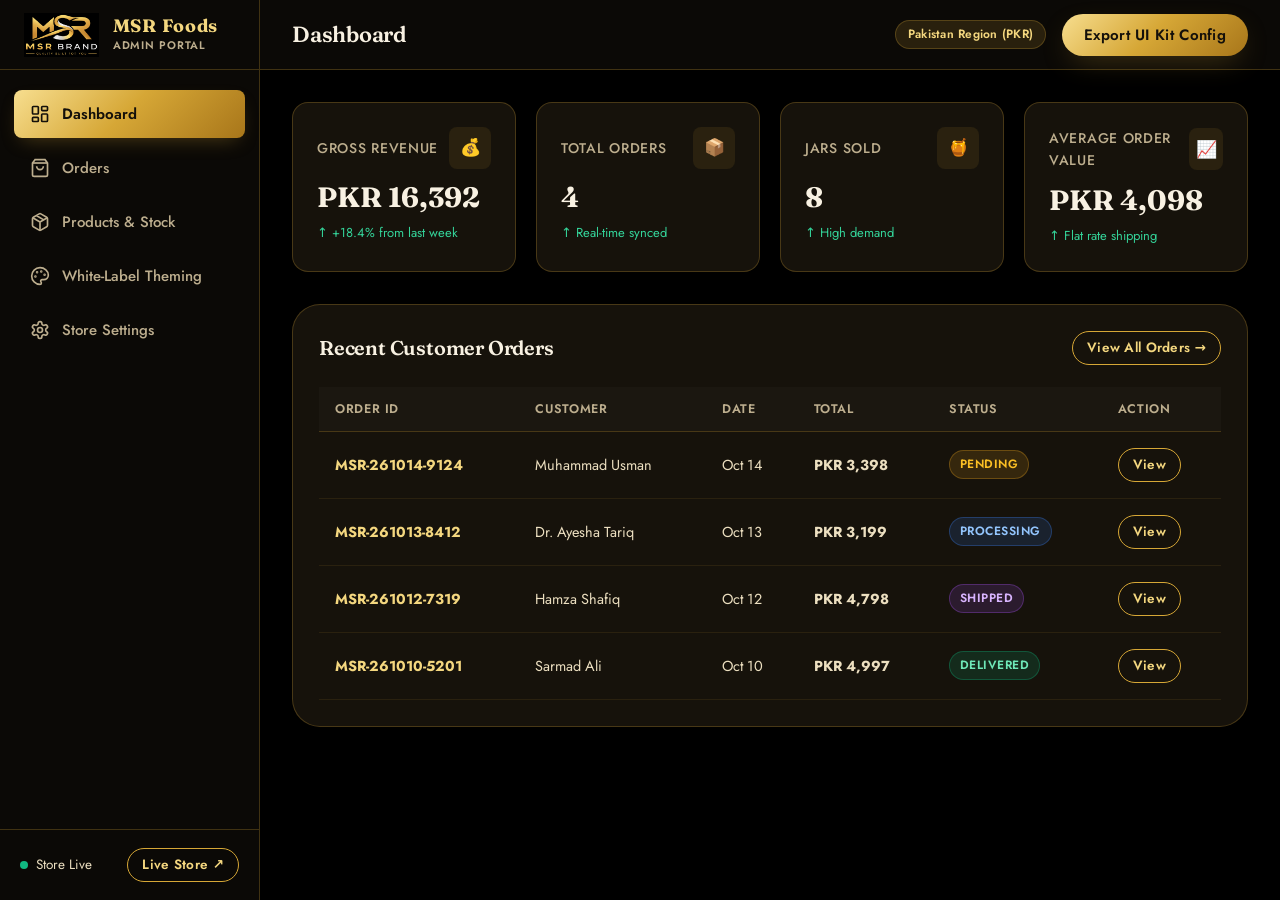
==== commit e2dfcb78: "fix(admin): high-contrast gold labels, sleek dark inputs, and dedicated restock modal" ====
--- a/index.html
+++ b/index.html
@@ -3,64 +3,387 @@
 <head>
   <meta charset="utf-8">
   <meta name="viewport" content="width=device-width, initial-scale=1, viewport-fit=cover">
-  <title>Pure Taste. Natural Goodness. | Online Store</title>
-  <meta name="description" content="White-label premium product selling storefront. Easily brandable with your logo and UI kit.">
+  <title>Admin Portal | Store Operations & White-Label Dashboard</title>
+  <meta name="description" content="E-Commerce Merchant Admin Portal & White-Label Theme Customizer">
   <meta name="theme-color" content="#000000">
 
-  <!-- Google Fonts Preconnect & Stylesheet -->
+  <!-- Fonts Preconnect & Stylesheet -->
   <link rel="preconnect" href="https://fonts.googleapis.com">
   <link rel="preconnect" href="https://fonts.gstatic.com" crossorigin>
   <link href="https://fonts.googleapis.com/css2?family=Fraunces:opsz,wght@9..144,500;9..144,600;9..144,700&family=Jost:wght@400;500;600;700&display=swap" rel="stylesheet">
 
-  <!-- Design System & Component Styles -->
+  <!-- Shared Design System & UI Kit Styles -->
   <link rel="stylesheet" href="styles/theme.css?v=2">
   <link rel="stylesheet" href="styles/ui-kit.css?v=2">
-  <link rel="stylesheet" href="styles/storefront.css?v=2">
+  <link rel="stylesheet" href="styles/admin.css?v=2">
   <style>
-    .pgrid {
-      display: grid !important;
-      grid-template-columns: repeat(3, 1fr) !important;
-      gap: 24px !important;
-      align-items: stretch !important;
-    }
-    @media (max-width: 1040px) {
-      .pgrid { grid-template-columns: repeat(2, 1fr) !important; }
-    }
-    @media (max-width: 720px) {
-      .pgrid { grid-template-columns: 1fr !important; }
-    }
-    .pc-img img {
-      height: min(34vh, 290px) !important;
-      width: auto !important;
-      max-width: 100% !important;
+    .admin-body label, .dlg label, dialog label {
+      color: #f4d77f !important;
+      font-size: 13.5px !important;
+      font-weight: 600 !important;
+      letter-spacing: 0.015em !important;
+      display: flex !important;
+      align-items: center !important;
+      gap: 6px !important;
+      margin-bottom: 6px !important;
+    }
+    .admin-body label .req, .dlg label .req, dialog label .req {
+      color: #ef4444 !important;
+      font-weight: 700 !important;
+      font-size: 14px !important;
+    }
+    .admin-body label .hint, .dlg label .hint, dialog label .hint {
+      font-size: 11.5px !important;
+      font-weight: 400 !important;
+      color: #bdae8e !important;
+    }
+    .admin-body input:not([type="checkbox"]):not([type="radio"]):not([type="color"]),
+    .admin-body select,
+    .admin-body textarea,
+    .dlg input:not([type="checkbox"]):not([type="radio"]):not([type="color"]),
+    .dlg select,
+    .dlg textarea,
+    dialog input:not([type="checkbox"]):not([type="radio"]):not([type="color"]),
+    dialog select,
+    dialog textarea {
+      width: 100% !important;
+      background: #14100a !important;
+      border: 1.5px solid rgba(214, 167, 54, 0.35) !important;
+      color: #fffdf8 !important;
+      border-radius: 8px !important;
+      padding: 12px 14px !important;
+      font-size: 14.5px !important;
+      box-sizing: border-box !important;
+      transition: all 0.2s ease !important;
+    }
+    .admin-body input:focus, .admin-body select:focus, .admin-body textarea:focus,
+    .dlg input:focus, .dlg select:focus, .dlg textarea:focus,
+    dialog input:focus, dialog select:focus, dialog textarea:focus {
+      background: #1c160e !important;
+      border-color: #d6a736 !important;
+      box-shadow: 0 0 0 3px rgba(214, 167, 54, 0.25) !important;
+      outline: none !important;
+    }
+    .admin-body input::placeholder, .admin-body textarea::placeholder,
+    .dlg input::placeholder, .dlg textarea::placeholder,
+    dialog input::placeholder, dialog textarea::placeholder {
+      color: rgba(189, 174, 142, 0.5) !important;
     }
   </style>
 </head>
-<body>
-  <!-- Accessibility Skip Link -->
-  <a class="sr" href="#app">Skip to main content</a>
-
-  <!-- Global Application Shell -->
-  <header class="hdr" id="hdr"></header>
-  <main id="app" tabindex="-1"></main>
-  <footer class="ftr" id="ftr"></footer>
-
-  <!-- Modal Dialogs -->
-  <dialog id="dlg-search" aria-label="Search Catalog"></dialog>
-  <dialog id="dlg-account" aria-label="Account / Guest"></dialog>
-  <dialog id="dlg-menu" aria-label="Mobile Navigation Menu"></dialog>
-
-  <!-- Interactive Toast Notification -->
+<body class="admin-body">
+
+  <!-- Sidebar Navigation -->
+  <aside class="admin-sidebar" id="adminSidebar">
+    <div class="sidebar-brand">
+      <img src="assets/images/logo.webp" alt="Store Logo">
+      <div>
+        <div class="brand-title brand-name-dynamic">MSR Foods</div>
+        <span class="portal-badge">Admin Portal</span>
+      </div>
+    </div>
+
+    <nav class="sidebar-nav">
+      <div class="nav-item active" data-tab="dashboard">
+        <svg viewBox="0 0 24 24" fill="none" stroke="currentColor" stroke-width="2"><rect width="7" height="9" x="3" y="3" rx="1"/><rect width="7" height="5" x="14" y="3" rx="1"/><rect width="7" height="9" x="14" y="12" rx="1"/><rect width="7" height="5" x="3" y="16" rx="1"/></svg>
+        <span>Dashboard</span>
+      </div>
+      <div class="nav-item" data-tab="orders">
+        <svg viewBox="0 0 24 24" fill="none" stroke="currentColor" stroke-width="2"><path d="M6 2 3 6v14a2 2 0 0 0 2 2h14a2 2 0 0 0 2-2V6l-3-4z"/><path d="M3 6h18"/><path d="M16 10a4 4 0 0 1-8 0"/></svg>
+        <span>Orders</span>
+      </div>
+      <div class="nav-item" data-tab="products">
+        <svg viewBox="0 0 24 24" fill="none" stroke="currentColor" stroke-width="2"><path d="m7.5 4.27 9 5.15M21 8a2 2 0 0 0-1-1.73l-7-4a2 2 0 0 0-2 0l-7 4A2 2 0 0 0 3 8v8a2 2 0 0 0 1 1.73l7 4a2 2 0 0 0 2 0l7-4A2 2 0 0 0 21 16Z"/><path d="m3.3 7 8.7 5 8.7-5M12 22V12"/></svg>
+        <span>Products & Stock</span>
+      </div>
+      <div class="nav-item" data-tab="customizer">
+        <svg viewBox="0 0 24 24" fill="none" stroke="currentColor" stroke-width="2"><circle cx="13.5" cy="6.5" r=".5" fill="currentColor"/><circle cx="17.5" cy="10.5" r=".5" fill="currentColor"/><circle cx="8.5" cy="7.5" r=".5" fill="currentColor"/><circle cx="6.5" cy="12.5" r=".5" fill="currentColor"/><path d="M12 2C6.5 2 2 6.5 2 12s4.5 10 10 10c.926 0 1.648-.746 1.648-1.688 0-.437-.18-.835-.437-1.125-.29-.289-.438-.652-.438-1.125a1.64 1.64 0 0 1 1.668-1.668h1.996c3.051 0 5.555-2.503 5.555-5.554C21.965 6.012 17.461 2 12 2z"/></svg>
+        <span>White-Label Theming</span>
+      </div>
+      <div class="nav-item" data-tab="settings">
+        <svg viewBox="0 0 24 24" fill="none" stroke="currentColor" stroke-width="2"><path d="M12.22 2h-.44a2 2 0 0 0-2 2v.18a2 2 0 0 1-1 1.73l-.43.25a2 2 0 0 1-2 0l-.15-.08a2 2 0 0 0-2.73.73l-.22.38a2 2 0 0 0 .73 2.73l.15.1a2 2 0 0 1 1 1.72v.51a2 2 0 0 1-1 1.74l-.15.09a2 2 0 0 0-.73 2.73l.22.38a2 2 0 0 0 2.73.73l.15-.08a2 2 0 0 1 2 0l.43.25a2 2 0 0 1 1 1.73V20a2 2 0 0 0 2 2h.44a2 2 0 0 0 2-2v-.18a2 2 0 0 1 1-1.73l.43-.25a2 2 0 0 1 2 0l.15.08a2 2 0 0 0 2.73-.73l.22-.39a2 2 0 0 0-.73-2.73l-.15-.08a2 2 0 0 1-1-1.74v-.5a2 2 0 0 1 1-1.74l.15-.09a2 2 0 0 0 .73-2.73l-.22-.38a2 2 0 0 0-2.73-.73l-.15.08a2 2 0 0 1-2 0l-.43-.25a2 2 0 0 1-1-1.73V4a2 2 0 0 0-2-2z"/><circle cx="12" cy="12" r="3"/></svg>
+        <span>Store Settings</span>
+      </div>
+    </nav>
+
+    <div class="sidebar-footer">
+      <div class="store-status">
+        <span class="pulse-dot"></span>
+        <span>Store Live</span>
+      </div>
+      <a class="btn btn-xs btn-line" href="store.html" target="_blank" rel="noopener">Live Store ↗</a>
+    </div>
+  </aside>
+
+  <!-- Main Content Layout -->
+  <main class="admin-main">
+    <!-- Topbar -->
+    <header class="admin-topbar">
+      <div class="topbar-left">
+        <h1 class="topbar-title" id="topbarTitle">Dashboard</h1>
+      </div>
+      <div class="topbar-right">
+        <span class="tag tag-gold" style="font-size:12px">Pakistan Region (PKR)</span>
+        <button class="btn btn-sm btn-gold" onclick="exportBrandConfig()">Export UI Kit Config</button>
+      </div>
+    </header>
+
+    <!-- Content Tabs Container -->
+    <div class="admin-content">
+
+      <!-- TAB 1: DASHBOARD -->
+      <section class="tab-panel active" id="tab-dashboard">
+        <div class="metrics-grid">
+          <div class="metric-card">
+            <div class="metric-header">
+              <span class="metric-title">Gross Revenue</span>
+              <div class="metric-icon">💰</div>
+            </div>
+            <div class="metric-value" id="kpiRevenue">PKR 0</div>
+            <div class="metric-trend">↑ +18.4% from last week</div>
+          </div>
+          <div class="metric-card">
+            <div class="metric-header">
+              <span class="metric-title">Total Orders</span>
+              <div class="metric-icon">📦</div>
+            </div>
+            <div class="metric-value" id="kpiOrders">0</div>
+            <div class="metric-trend">↑ Real-time synced</div>
+          </div>
+          <div class="metric-card">
+            <div class="metric-header">
+              <span class="metric-title">Jars Sold</span>
+              <div class="metric-icon">🍯</div>
+            </div>
+            <div class="metric-value" id="kpiUnits">0</div>
+            <div class="metric-trend">↑ High demand</div>
+          </div>
+          <div class="metric-card">
+            <div class="metric-header">
+              <span class="metric-title">Average Order Value</span>
+              <div class="metric-icon">📈</div>
+            </div>
+            <div class="metric-value" id="kpiAov">PKR 0</div>
+            <div class="metric-trend">↑ Flat rate shipping</div>
+          </div>
+        </div>
+
+        <div class="panel-card">
+          <div class="panel-card-header">
+            <h3>Recent Customer Orders</h3>
+            <button class="btn btn-xs btn-line" onclick="document.querySelector('[data-tab=orders]').click()">View All Orders →</button>
+          </div>
+          <div class="table-responsive">
+            <table class="admin-table">
+              <thead>
+                <tr>
+                  <th>Order ID</th>
+                  <th>Customer</th>
+                  <th>Date</th>
+                  <th>Total</th>
+                  <th>Status</th>
+                  <th>Action</th>
+                </tr>
+              </thead>
+              <tbody id="recentOrdersTable"></tbody>
+            </table>
+          </div>
+        </div>
+      </section>
+
+      <!-- TAB 2: ORDERS MANAGEMENT -->
+      <section class="tab-panel" id="tab-orders">
+        <div class="filter-bar">
+          <div class="filter-pills">
+            <span class="filter-pill active" data-filter="all">All Orders</span>
+            <span class="filter-pill" data-filter="pending">Pending</span>
+            <span class="filter-pill" data-filter="processing">Processing</span>
+            <span class="filter-pill" data-filter="shipped">Shipped</span>
+            <span class="filter-pill" data-filter="delivered">Delivered</span>
+            <span class="filter-pill" data-filter="cancelled">Cancelled</span>
+          </div>
+          <div class="f" style="width:280px">
+            <input type="search" id="orderSearchInput" placeholder="Search orders by ID, name, city...">
+          </div>
+        </div>
+
+        <div class="panel-card">
+          <div class="table-responsive">
+            <table class="admin-table">
+              <thead>
+                <tr>
+                  <th>Order ID</th>
+                  <th>Customer & City</th>
+                  <th>Phone / WhatsApp</th>
+                  <th>Date</th>
+                  <th>Total</th>
+                  <th>Status Workflow</th>
+                  <th>Actions</th>
+                </tr>
+              </thead>
+              <tbody id="ordersTableBody"></tbody>
+            </table>
+          </div>
+        </div>
+      </section>
+
+      <!-- TAB 3: PRODUCTS & INVENTORY -->
+      <section class="tab-panel" id="tab-products">
+        <div style="display:flex;justify-content:space-between;align-items:center;margin-bottom:20px;flex-wrap:wrap;gap:16px">
+          <div>
+            <h2 style="font-size:24px;margin:0">Product Catalog & Inventory</h2>
+            <p style="color:var(--mute-dark);font-size:14px;margin-top:4px">Manage active store items, weights, and live pricing.</p>
+          </div>
+          <button class="btn btn-gold btn-sm" onclick="openAddProductModal()">
+            + Add New Product
+          </button>
+        </div>
+
+        <!-- Product Inventory Filters -->
+        <div class="filter-bar">
+          <div class="filter-pills" id="productFilterPills">
+            <span class="filter-pill active" data-prod-filter="all">All (<span id="countAllProds">0</span>)</span>
+            <span class="filter-pill" data-prod-filter="instock">In Stock (<span id="countInStock">0</span>)</span>
+            <span class="filter-pill" data-prod-filter="outofstock">Out of Stock (<span id="countOutOfStock">0</span>)</span>
+          </div>
+          <div class="f" style="width:280px">
+            <input type="search" id="productSearchInput" placeholder="Search products by title, size...">
+          </div>
+        </div>
+
+        <div class="inventory-grid" id="inventoryGridContainer"></div>
+      </section>
+
+      <!-- TAB 4: WHITE-LABEL THEMING & UI KIT PLAYGROUND -->
+      <section class="tab-panel" id="tab-customizer">
+        <div class="customizer-layout">
+          <div class="panel-card">
+            <h3 style="margin-bottom:12px">White-Label Branding Controls</h3>
+            <p style="color:var(--mute-dark);font-size:14px;margin-bottom:24px">Change brand name, colors, and preset styles. Both the front-end website and this admin portal update immediately.</p>
+
+            <div class="customizer-form">
+              <div class="f">
+                <label for="themePresetSelect">Select Theme Preset / UI Kit Style</label>
+                <select id="themePresetSelect">
+                  <option value="luxury-gold">Luxury Gold & Obsidian (Default MSR)</option>
+                  <option value="emerald-forest">Emerald & Organic Forest (Herbal/Botanical)</option>
+                  <option value="royal-sapphire">Royal Sapphire & Platinum (Tech/Modern)</option>
+                  <option value="crimson-velvet">Crimson Velvet & Vanilla (Confectionery/Gourmet)</option>
+                  <option value="nordic-minimal">Nordic Minimalist Slate (Clean Monochrome)</option>
+                </select>
+              </div>
+
+              <div class="f">
+                <label for="customBrandName">Brand / Store Name</label>
+                <input id="customBrandName" type="text" placeholder="e.g. MSR Foods, NutraGlow, Gourmet Harvest">
+              </div>
+
+              <div class="f">
+                <label for="customTagline">Brand Tagline</label>
+                <input id="customTagline" type="text" placeholder="e.g. Pure Taste. Natural Goodness.">
+              </div>
+
+              <div class="f">
+                <label>Primary Brand Accent Color</label>
+                <div class="color-input-wrap">
+                  <input type="color" id="customPrimaryColor" value="#d6a736">
+                  <span id="primaryHexLabel">#D6A736</span>
+                </div>
+              </div>
+
+              <div style="display:flex;gap:12px;margin-top:14px">
+                <button class="btn btn-gold btn-block" onclick="exportBrandConfig()">Export Configuration</button>
+              </div>
+            </div>
+          </div>
+
+          <!-- Live UI Kit Preview -->
+          <div class="preview-card">
+            <div class="preview-header">
+              <span class="tag tag-gold" style="font-size:11px">Live Component Preview</span>
+              <h2 id="previewBrandName" style="font-size:26px;margin:12px 0 4px;color:var(--gold-hi)">MSR Foods</h2>
+              <p style="font-size:13.5px;color:var(--mute-dark)">Real-time preview of active UI Kit tokens & buttons</p>
+            </div>
+
+            <div style="display:flex;flex-direction:column;gap:16px">
+              <div>
+                <small style="color:var(--mute-dark);display:block;margin-bottom:6px">Primary Gradient Button</small>
+                <button class="btn btn-gold btn-block">Add to Cart • PKR 1,599</button>
+              </div>
+
+              <div>
+                <small style="color:var(--mute-dark);display:block;margin-bottom:6px">Outline Brand Button</small>
+                <button class="btn btn-line btn-block">View Product Details</button>
+              </div>
+
+              <div style="display:flex;gap:10px;align-items:center;flex-wrap:wrap">
+                <span class="status-pill status-pending">Pending</span>
+                <span class="status-pill status-processing">Processing</span>
+                <span class="status-pill status-delivered">Delivered</span>
+              </div>
+            </div>
+          </div>
+        </div>
+      </section>
+
+      <!-- TAB 5: STORE SETTINGS -->
+      <section class="tab-panel" id="tab-settings">
+        <div class="panel-card" style="max-width:760px">
+          <h3 style="margin-bottom:12px">Fulfillment & Courier Settings</h3>
+          <p style="color:var(--mute-dark);font-size:14px;margin-bottom:24px">Configure Pakistan courier logistics, flat shipping rates, and merchant contact.</p>
+
+          <div class="fgrid">
+            <div class="f">
+              <label>Courier Shipping Fee (PKR)</label>
+              <input type="number" id="settingFee" value="200">
+            </div>
+            <div class="f">
+              <label>Free Shipping Threshold (PKR)</label>
+              <input type="number" id="settingFreeThreshold" value="5000">
+            </div>
+            <div class="f full">
+              <label>Estimated Delivery Timeframe</label>
+              <input type="text" id="settingEta" value="3–5 working days">
+            </div>
+            <div class="f">
+              <label>WhatsApp Number for Orders</label>
+              <input type="text" id="settingWhatsapp" value="923368835501">
+            </div>
+            <div class="f">
+              <label>Support Phone</label>
+              <input type="text" id="settingPhone" value="03368835501">
+            </div>
+          </div>
+
+          <button class="btn btn-gold" style="margin-top:24px" onclick="toast('Settings saved successfully!')">Save Store Settings</button>
+        </div>
+      </section>
+
+    </div>
+  </main>
+
+  <!-- Order Details Dialog -->
+  <dialog id="dlg-order-details" aria-label="Order Details"></dialog>
+
+  <!-- Product Add / Edit Modal -->
+  <dialog id="dlg-product-modal" aria-label="Product Editor"></dialog>
+
+  <!-- Restock Product Modal -->
+  <dialog id="dlg-restock-modal" aria-label="Restock Product"></dialog>
+
+  <!-- Export Config Dialog -->
+  <dialog id="dlg-export-config" aria-label="Export Brand Configuration"></dialog>
+
+  <!-- Toast Notification -->
   <div id="toast" role="status" aria-live="polite"></div>
 
-  <!-- White-Label Configuration & Data -->
+  <!-- Shared Configuration & Data Scripts -->
   <script src="config/brand.config.js?v=2"></script>
   <script src="config/theme.config.js?v=2"></script>
   <script src="data/products.js?v=2"></script>
-
-  <!-- Core Logic, Router & Application Runtime -->
   <script src="js/store.js?v=2"></script>
-  <script src="js/router.js?v=2"></script>
-  <script src="js/app.js?v=2"></script>
+
+  <!-- Admin Controller -->
+  <script src="js/admin.js?v=2"></script>
 </body>
 </html>
--- a/styles/admin.css
+++ b/styles/admin.css
@@ -0,0 +1,729 @@
+/**
+ * =======================================================================
+ * ADMIN PORTAL DASHBOARD STYLES
+ * =======================================================================
+ * Uses the exact same design system tokens and UI Kit as the storefront.
+ */
+
+:root {
+  --sidebar-w: 260px;
+  --topbar-h: 70px;
+}
+
+body.admin-body {
+  background: var(--bg-body);
+  color: var(--cream);
+  font-family: var(--sans);
+  display: flex;
+  min-height: 100vh;
+  margin: 0;
+  overflow-x: hidden;
+}
+
+/* Sidebar Layout */
+.admin-sidebar {
+  width: var(--sidebar-w);
+  background: var(--bg-surface);
+  border-right: 1px solid var(--hair);
+  display: flex;
+  flex-direction: column;
+  position: fixed;
+  top: 0;
+  bottom: 0;
+  left: 0;
+  z-index: 100;
+  transition: transform 0.3s ease;
+}
+
+.sidebar-brand {
+  height: var(--topbar-h);
+  padding: 0 24px;
+  display: flex;
+  align-items: center;
+  gap: 14px;
+  border-bottom: 1px solid var(--hair);
+}
+
+.sidebar-brand img {
+  height: 44px;
+  width: auto;
+}
+
+.sidebar-brand .brand-title {
+  font-family: var(--serif);
+  font-weight: 700;
+  font-size: 18px;
+  color: var(--gold-hi);
+  letter-spacing: 0.04em;
+  line-height: 1.2;
+}
+
+.sidebar-brand .portal-badge {
+  font-family: var(--sans);
+  font-size: 11px;
+  font-weight: 600;
+  color: var(--mute-dark);
+  text-transform: uppercase;
+  letter-spacing: 0.08em;
+  display: block;
+}
+
+.sidebar-nav {
+  padding: 20px 14px;
+  display: flex;
+  flex-direction: column;
+  gap: 6px;
+  flex: 1;
+  overflow-y: auto;
+}
+
+.nav-item {
+  display: flex;
+  align-items: center;
+  gap: 12px;
+  padding: 12px 16px;
+  border-radius: var(--r-sm);
+  color: var(--mute-dark);
+  font-weight: 500;
+  font-size: 15px;
+  transition: all 0.2s ease;
+  cursor: pointer;
+}
+
+.nav-item svg {
+  width: 20px;
+  height: 20px;
+  color: inherit;
+}
+
+.nav-item:hover {
+  background: rgba(214, 167, 54, 0.08);
+  color: var(--cream);
+}
+
+.nav-item.active {
+  background: var(--gold-grad);
+  color: #14100a;
+  font-weight: 600;
+  box-shadow: 0 8px 20px -8px var(--accent-glow);
+}
+
+.nav-item.active svg {
+  color: #14100a;
+}
+
+.sidebar-footer {
+  padding: 18px 20px;
+  border-top: 1px solid var(--hair);
+  display: flex;
+  align-items: center;
+  justify-content: space-between;
+}
+
+.store-status {
+  display: flex;
+  align-items: center;
+  gap: 8px;
+  font-size: 13.5px;
+  color: var(--sand);
+}
+
+.pulse-dot {
+  width: 8px;
+  height: 8px;
+  background: #10b981;
+  border-radius: 50%;
+  box-shadow: 0 0 0 0 rgba(16, 185, 129, 0.7);
+  animation: pulse 1.8s infinite;
+}
+
+@keyframes pulse {
+  0% { transform: scale(0.95); box-shadow: 0 0 0 0 rgba(16, 185, 129, 0.7); }
+  70% { transform: scale(1); box-shadow: 0 0 0 8px rgba(16, 185, 129, 0); }
+  100% { transform: scale(0.95); box-shadow: 0 0 0 0 rgba(16, 185, 129, 0); }
+}
+
+/* Main Content Layout */
+.admin-main {
+  margin-left: var(--sidebar-w);
+  flex: 1;
+  display: flex;
+  flex-direction: column;
+  min-height: 100vh;
+  width: calc(100% - var(--sidebar-w));
+}
+
+.admin-topbar {
+  height: var(--topbar-h);
+  background: var(--bg-surface);
+  border-bottom: 1px solid var(--hair);
+  padding: 0 32px;
+  display: flex;
+  align-items: center;
+  justify-content: space-between;
+  position: sticky;
+  top: 0;
+  z-index: 90;
+}
+
+.topbar-left {
+  display: flex;
+  align-items: center;
+  gap: 16px;
+}
+
+.topbar-title {
+  font-family: var(--serif);
+  font-size: 22px;
+  font-weight: 600;
+  color: var(--cream);
+}
+
+.topbar-right {
+  display: flex;
+  align-items: center;
+  gap: 16px;
+}
+
+.admin-content {
+  padding: 32px;
+  flex: 1;
+}
+
+/* Tab Panels */
+.tab-panel {
+  display: none;
+  animation: fadeIn 0.3s ease forwards;
+}
+
+.tab-panel.active {
+  display: block;
+}
+
+@keyframes fadeIn {
+  from { opacity: 0; transform: translateY(6px); }
+  to { opacity: 1; transform: none; }
+}
+
+/* Metric KPI Cards */
+.metrics-grid {
+  display: grid;
+  grid-template-columns: repeat(4, 1fr);
+  gap: 20px;
+  margin-bottom: 32px;
+}
+
+.metric-card {
+  background: var(--bg-card);
+  border: 1px solid var(--hair);
+  border-radius: var(--r-md);
+  padding: 24px;
+  position: relative;
+  overflow: hidden;
+  transition: transform 0.25s ease, border-color 0.25s ease;
+}
+
+.metric-card:hover {
+  transform: translateY(-3px);
+  border-color: rgba(214, 167, 54, 0.45);
+}
+
+.metric-header {
+  display: flex;
+  align-items: center;
+  justify-content: space-between;
+  margin-bottom: 14px;
+}
+
+.metric-title {
+  font-size: 14px;
+  font-weight: 500;
+  color: var(--mute-dark);
+  text-transform: uppercase;
+  letter-spacing: 0.05em;
+}
+
+.metric-icon {
+  width: 42px;
+  height: 42px;
+  border-radius: var(--r-sm);
+  background: rgba(214, 167, 54, 0.1);
+  color: var(--gold-hi);
+  display: grid;
+  place-items: center;
+}
+
+.metric-value {
+  font-family: var(--serif);
+  font-size: 28px;
+  font-weight: 700;
+  color: var(--cream);
+  line-height: 1;
+}
+
+.metric-trend {
+  display: flex;
+  align-items: center;
+  gap: 6px;
+  margin-top: 12px;
+  font-size: 13px;
+  color: #34d399;
+}
+
+/* Dashboard Sections */
+.dashboard-grid {
+  display: grid;
+  grid-template-columns: 2fr 1fr;
+  gap: 24px;
+  margin-bottom: 32px;
+}
+
+.panel-card {
+  background: var(--bg-card);
+  border: 1px solid var(--hair);
+  border-radius: var(--r-lg);
+  padding: 26px;
+}
+
+.panel-card-header {
+  display: flex;
+  align-items: center;
+  justify-content: space-between;
+  margin-bottom: 22px;
+}
+
+.panel-card-header h3 {
+  font-size: 1.25rem;
+  color: var(--cream);
+}
+
+/* Data Tables */
+.table-responsive {
+  width: 100%;
+  overflow-x: auto;
+}
+
+.admin-table {
+  width: 100%;
+  border-collapse: collapse;
+  font-size: 14.5px;
+  text-align: left;
+}
+
+.admin-table th {
+  padding: 12px 16px;
+  font-size: 12.5px;
+  font-weight: 600;
+  text-transform: uppercase;
+  letter-spacing: 0.05em;
+  color: var(--mute-dark);
+  border-bottom: 1px solid var(--hair);
+  background: rgba(255, 255, 255, 0.02);
+}
+
+.admin-table td {
+  padding: 16px;
+  border-bottom: 1px solid rgba(214, 167, 54, 0.1);
+  color: var(--sand);
+  vertical-align: middle;
+}
+
+.admin-table tbody tr:hover {
+  background: rgba(214, 167, 54, 0.04);
+}
+
+/* Order Status Badges */
+.status-pill {
+  display: inline-flex;
+  align-items: center;
+  gap: 6px;
+  padding: 4px 10px;
+  border-radius: var(--r-full);
+  font-size: 12px;
+  font-weight: 600;
+  text-transform: uppercase;
+  letter-spacing: 0.04em;
+}
+
+.status-pending { background: rgba(233, 162, 28, 0.15); color: #fbbf24; border: 1px solid rgba(233, 162, 28, 0.3); }
+.status-processing { background: rgba(59, 130, 246, 0.15); color: #93c5fd; border: 1px solid rgba(59, 130, 246, 0.3); }
+.status-shipped { background: rgba(168, 85, 247, 0.15); color: #d8b4fe; border: 1px solid rgba(168, 85, 247, 0.3); }
+.status-delivered { background: rgba(16, 185, 129, 0.15); color: #6ee7b7; border: 1px solid rgba(16, 185, 129, 0.3); }
+.status-cancelled { background: rgba(239, 68, 68, 0.15); color: #fca5a5; border: 1px solid rgba(239, 68, 68, 0.3); }
+
+/* Table Action Buttons */
+.action-btn-group {
+  display: flex;
+  align-items: center;
+  gap: 8px;
+}
+
+.btn-icon-sm {
+  width: 32px;
+  height: 32px;
+  border-radius: var(--r-sm);
+  display: grid;
+  place-items: center;
+  border: 1px solid var(--hair);
+  color: var(--mute-dark);
+  transition: all 0.2s ease;
+}
+
+.btn-icon-sm:hover {
+  color: var(--gold-hi);
+  border-color: var(--gold);
+  background: rgba(214, 167, 54, 0.1);
+}
+
+/* Admin Form Labels & Inputs System */
+.admin-body label,
+.dlg label {
+  color: var(--gold-hi) !important;
+  font-size: 13.5px;
+  font-weight: 600;
+  letter-spacing: 0.015em;
+  display: flex;
+  align-items: center;
+  gap: 6px;
+  margin-bottom: 6px;
+}
+
+.admin-body label .req,
+.dlg label .req {
+  color: #ef4444 !important;
+  font-weight: 700;
+  font-size: 14px;
+}
+
+.admin-body label .hint,
+.dlg label .hint {
+  font-size: 12px;
+  font-weight: 400;
+  color: var(--mute-dark) !important;
+}
+
+.admin-body input:not([type="checkbox"]):not([type="radio"]):not([type="color"]),
+.admin-body select,
+.admin-body textarea,
+.dlg input:not([type="checkbox"]):not([type="radio"]):not([type="color"]),
+.dlg select,
+.dlg textarea {
+  width: 100%;
+  background: #14100a !important;
+  border: 1.5px solid rgba(214, 167, 54, 0.35) !important;
+  color: #fffdf8 !important;
+  border-radius: var(--r-sm);
+  padding: 12px 14px;
+  font-size: 14.5px;
+  box-sizing: border-box;
+  transition: all 0.2s ease;
+}
+
+.admin-body input:focus,
+.admin-body select:focus,
+.admin-body textarea:focus,
+.dlg input:focus,
+.dlg select:focus,
+.dlg textarea:focus {
+  background: #1c160e !important;
+  border-color: var(--gold) !important;
+  box-shadow: 0 0 0 3px rgba(214, 167, 54, 0.25) !important;
+  outline: none;
+}
+
+.admin-body input::placeholder,
+.admin-body textarea::placeholder,
+.dlg input::placeholder,
+.dlg textarea::placeholder {
+  color: rgba(189, 174, 142, 0.5) !important;
+}
+
+/* White-Label Customizer Form */
+.customizer-layout {
+  display: grid;
+  grid-template-columns: 1.2fr 1fr;
+  gap: 32px;
+}
+
+.customizer-form {
+  display: flex;
+  flex-direction: column;
+  gap: 24px;
+}
+
+.color-picker-row {
+  display: grid;
+  grid-template-columns: 1fr 1fr;
+  gap: 16px;
+}
+
+.color-input-wrap {
+  display: flex;
+  align-items: center;
+  gap: 12px;
+  padding: 8px 12px;
+  border: 1.5px solid var(--hair);
+  border-radius: var(--r-sm);
+  background: var(--bg-surface);
+}
+
+.color-input-wrap input[type="color"] {
+  width: 36px;
+  height: 36px;
+  border: none;
+  border-radius: 6px;
+  padding: 0;
+  cursor: pointer;
+  background: none;
+}
+
+.color-input-wrap span {
+  font-family: monospace;
+  font-size: 14px;
+  color: var(--sand);
+}
+
+/* Live UI Kit Preview Card */
+.preview-card {
+  position: sticky;
+  top: 100px;
+  background: var(--bg-surface);
+  border: 1.5px solid var(--gold);
+  border-radius: var(--r-lg);
+  padding: 28px;
+  box-shadow: var(--shadow-deep);
+}
+
+.preview-header {
+  border-bottom: 1px solid var(--hair);
+  padding-bottom: 16px;
+  margin-bottom: 20px;
+}
+
+/* Product Cards Grid in Admin */
+.inventory-grid {
+  display: grid;
+  grid-template-columns: repeat(3, 1fr);
+  gap: 22px;
+}
+
+.inventory-card {
+  background: var(--bg-card);
+  border: 1px solid var(--hair);
+  border-radius: var(--r-md);
+  overflow: hidden;
+  display: flex;
+  flex-direction: column;
+  position: relative;
+  transition: transform 0.25s ease, border-color 0.25s ease;
+}
+
+.inventory-card:hover {
+  transform: translateY(-3px);
+  border-color: rgba(214, 167, 54, 0.45);
+}
+
+.inventory-card.out-of-stock {
+  border-color: rgba(239, 68, 68, 0.35);
+}
+
+.inventory-card-img {
+  height: 200px;
+  background: #000;
+  display: grid;
+  place-items: center;
+  position: relative;
+  padding: 16px;
+  overflow: hidden;
+}
+
+.inventory-card-img img {
+  max-height: 165px;
+  width: auto;
+  transition: transform 0.4s ease;
+}
+
+.inventory-card:hover .inventory-card-img img {
+  transform: scale(1.04);
+}
+
+.out-of-stock-overlay {
+  position: absolute;
+  inset: 0;
+  background: rgba(0, 0, 0, 0.72);
+  display: grid;
+  place-items: center;
+  font-weight: 700;
+  font-size: 13.5px;
+  letter-spacing: 0.12em;
+  color: #fca5a5;
+  text-transform: uppercase;
+  z-index: 2;
+}
+
+.inventory-card-body {
+  padding: 20px;
+  display: flex;
+  flex-direction: column;
+  gap: 10px;
+  flex: 1;
+}
+
+.prod-actions {
+  display: grid;
+  grid-template-columns: 1fr 1fr;
+  gap: 8px;
+  margin-top: 14px;
+}
+
+.btn-danger {
+  border: 1.5px solid rgba(239, 68, 68, 0.4);
+  color: #fca5a5;
+  background: transparent;
+}
+.btn-danger:hover {
+  background: rgba(239, 68, 68, 0.15);
+  border-color: #ef4444;
+  color: #fff;
+}
+
+.btn-warning {
+  border: 1.5px solid rgba(233, 162, 28, 0.4);
+  color: #fbbf24;
+  background: transparent;
+}
+.btn-warning:hover {
+  background: rgba(233, 162, 28, 0.15);
+  border-color: #e9a21c;
+}
+
+.btn-success {
+  border: 1.5px solid rgba(16, 185, 129, 0.4);
+  color: #6ee7b7;
+  background: transparent;
+}
+.btn-success:hover {
+  background: rgba(16, 185, 129, 0.15);
+  border-color: #10b981;
+}
+
+/* Image Upload Dropzone & Previews */
+.dropzone-box {
+  border: 2px dashed var(--hair);
+  border-radius: var(--r-sm);
+  padding: 20px;
+  text-align: center;
+  background: rgba(255, 255, 255, 0.02);
+  cursor: pointer;
+  transition: all 0.2s ease;
+}
+
+.dropzone-box:hover {
+  border-color: var(--gold);
+  background: rgba(214, 167, 54, 0.06);
+}
+
+.image-preview-thumb {
+  max-width: 120px;
+  max-height: 120px;
+  object-fit: contain;
+  background: #000;
+  border: 1px solid var(--hair);
+  border-radius: var(--r-sm);
+  margin-top: 10px;
+}
+
+.preset-img-chips {
+  display: flex;
+  gap: 8px;
+  flex-wrap: wrap;
+  margin-top: 8px;
+}
+
+.preset-chip {
+  padding: 6px 12px;
+  border-radius: var(--r-full);
+  border: 1px solid var(--hair);
+  background: rgba(255, 255, 255, 0.04);
+  font-size: 12.5px;
+  cursor: pointer;
+  color: var(--sand);
+  transition: all 0.2s;
+}
+
+.preset-chip:hover, .preset-chip.active {
+  border-color: var(--gold);
+  color: var(--gold-hi);
+  background: rgba(214, 167, 54, 0.12);
+}
+
+/* Filter Nav in Orders */
+.filter-bar {
+  display: flex;
+  align-items: center;
+  justify-content: space-between;
+  gap: 16px;
+  margin-bottom: 24px;
+  flex-wrap: wrap;
+}
+
+.filter-pills {
+  display: flex;
+  gap: 8px;
+  background: var(--bg-card);
+  padding: 4px;
+  border-radius: var(--r-full);
+  border: 1px solid var(--hair);
+}
+
+.filter-pill {
+  padding: 8px 18px;
+  border-radius: var(--r-full);
+  font-size: 13.5px;
+  font-weight: 500;
+  color: var(--mute-dark);
+  cursor: pointer;
+  transition: all 0.2s;
+}
+
+.filter-pill:hover {
+  color: var(--cream);
+}
+
+.filter-pill.active {
+  background: var(--gold-grad);
+  color: #14100a;
+  font-weight: 600;
+}
+
+/* Mobile Responsiveness */
+@media (max-width: 1080px) {
+  .metrics-grid {
+    grid-template-columns: repeat(2, 1fr);
+  }
+  .dashboard-grid, .customizer-layout {
+    grid-template-columns: 1fr;
+  }
+  .inventory-grid {
+    grid-template-columns: repeat(2, 1fr);
+  }
+}
+
+@media (max-width: 768px) {
+  .admin-sidebar {
+    transform: translateX(-100%);
+  }
+  .admin-sidebar.open {
+    transform: translateX(0);
+  }
+  .admin-main {
+    margin-left: 0;
+    width: 100%;
+  }
+  .metrics-grid, .inventory-grid {
+    grid-template-columns: 1fr;
+  }
+  .admin-content {
+    padding: 20px 16px;
+  }
+}
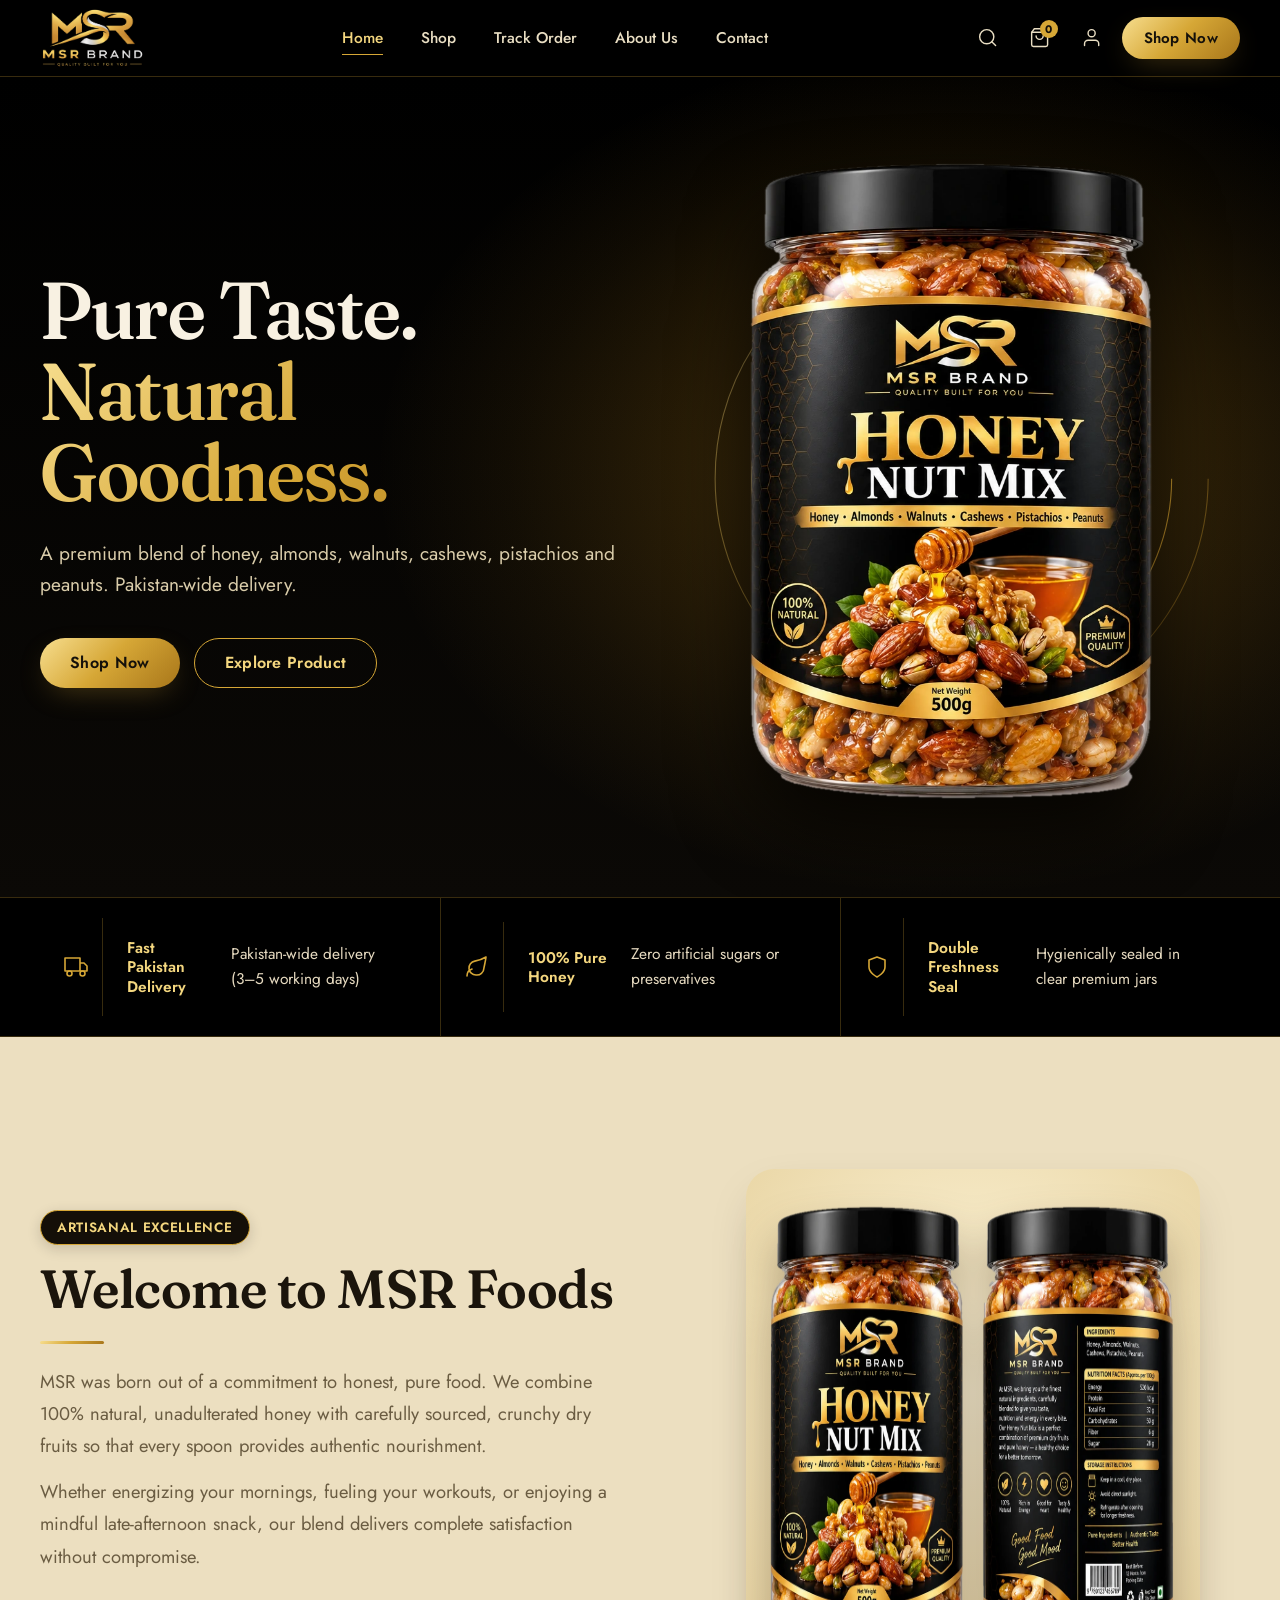
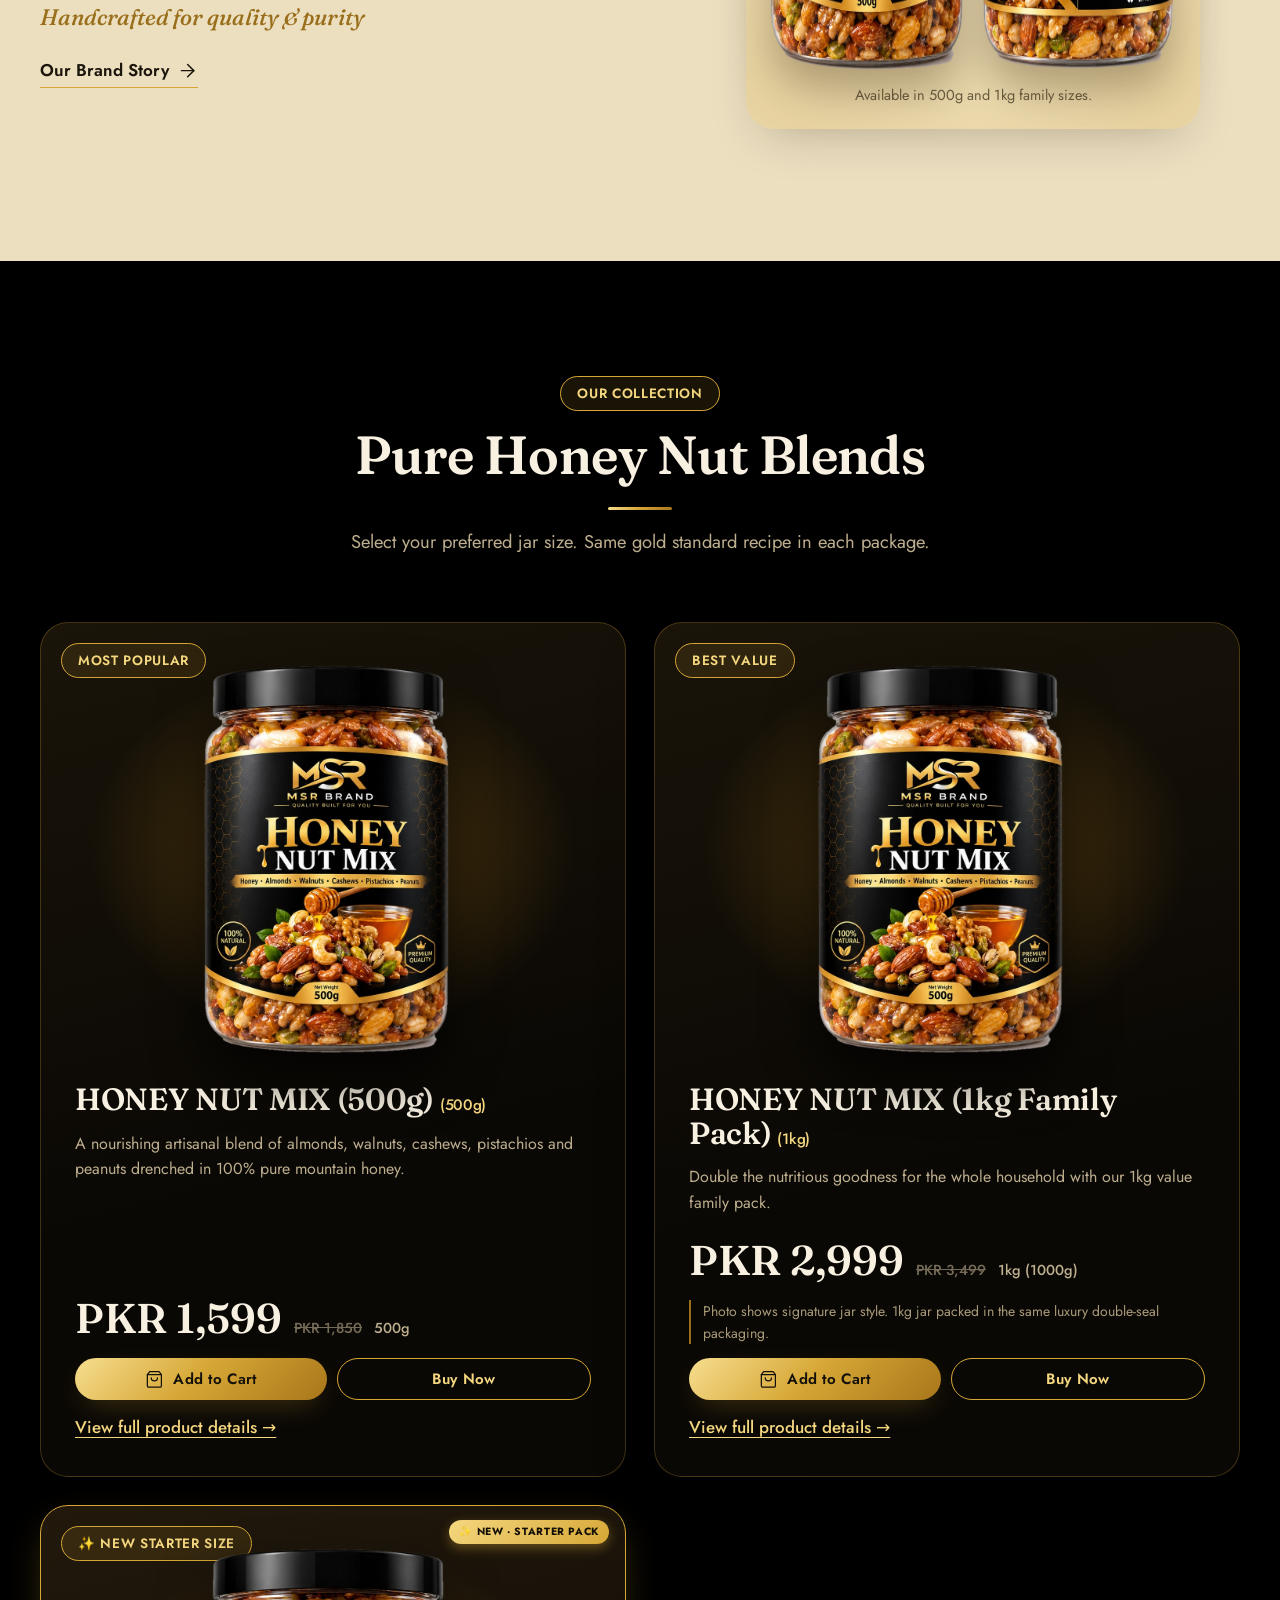
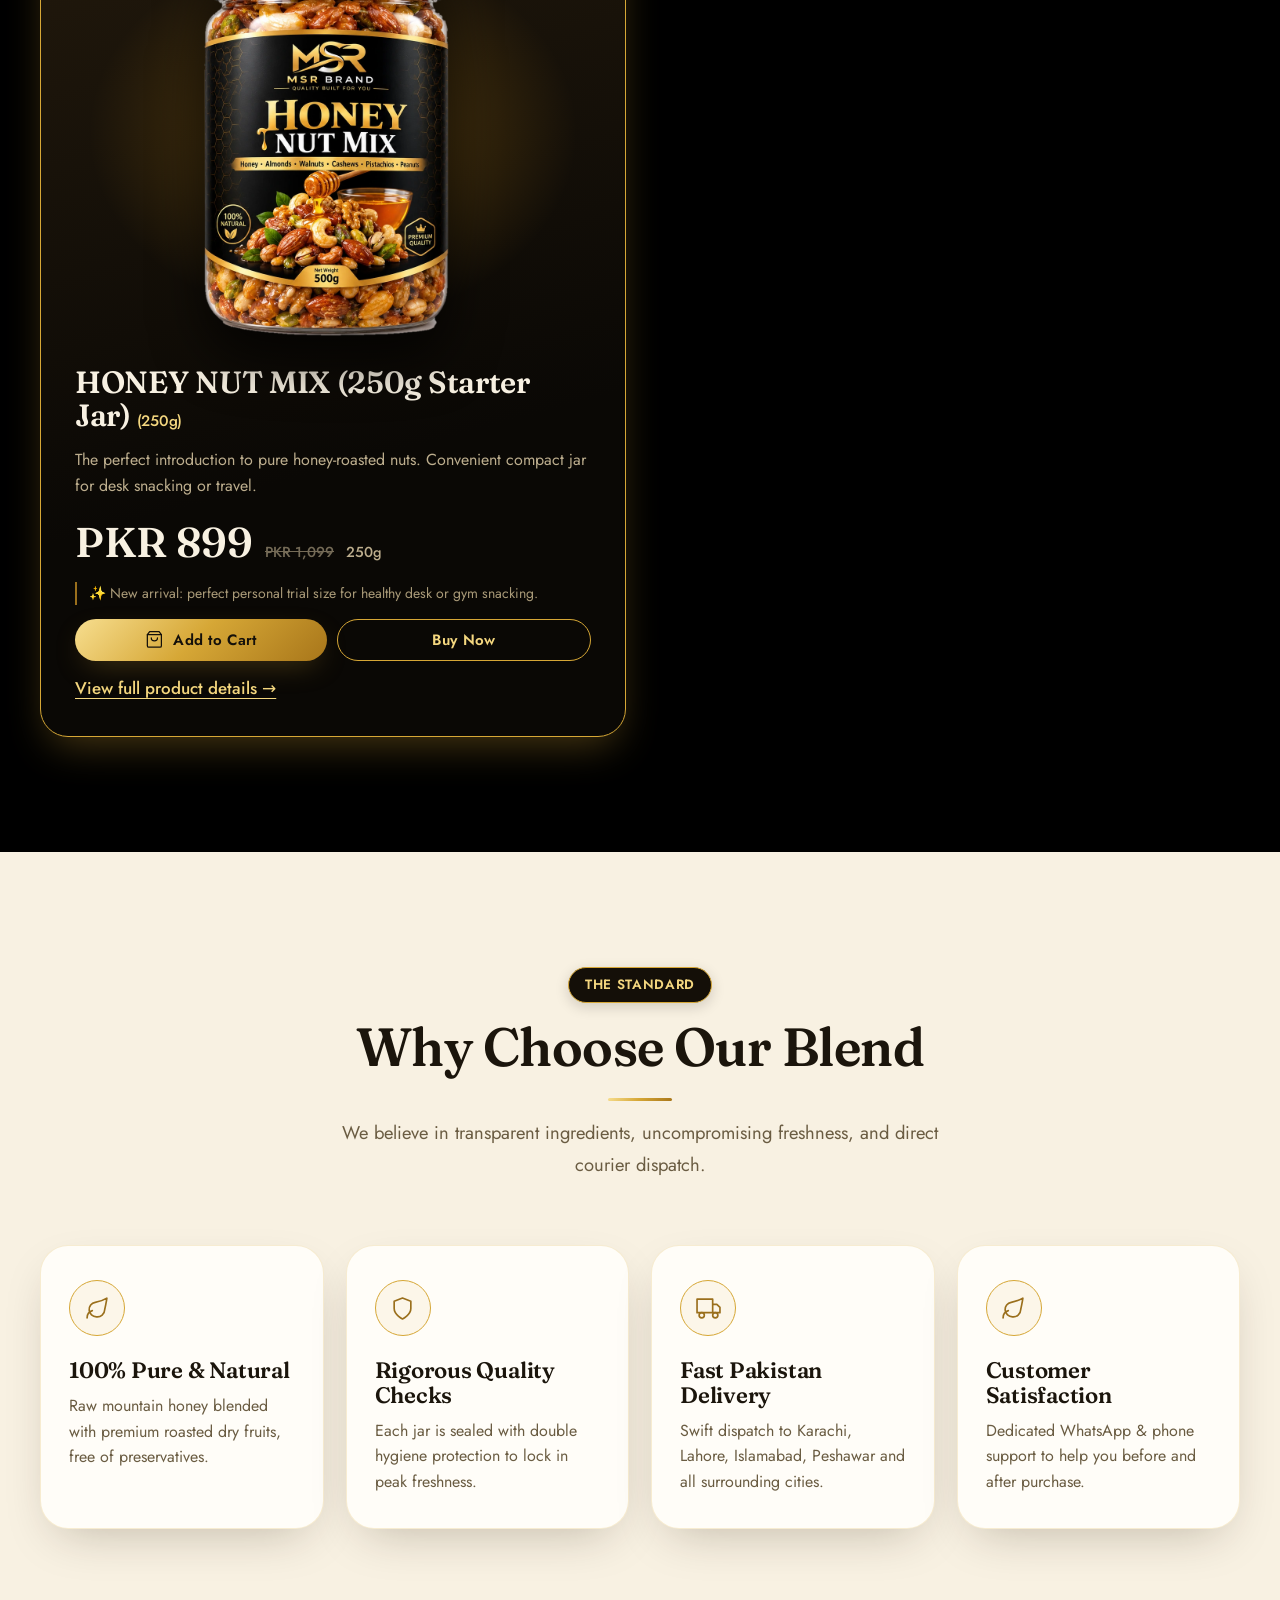
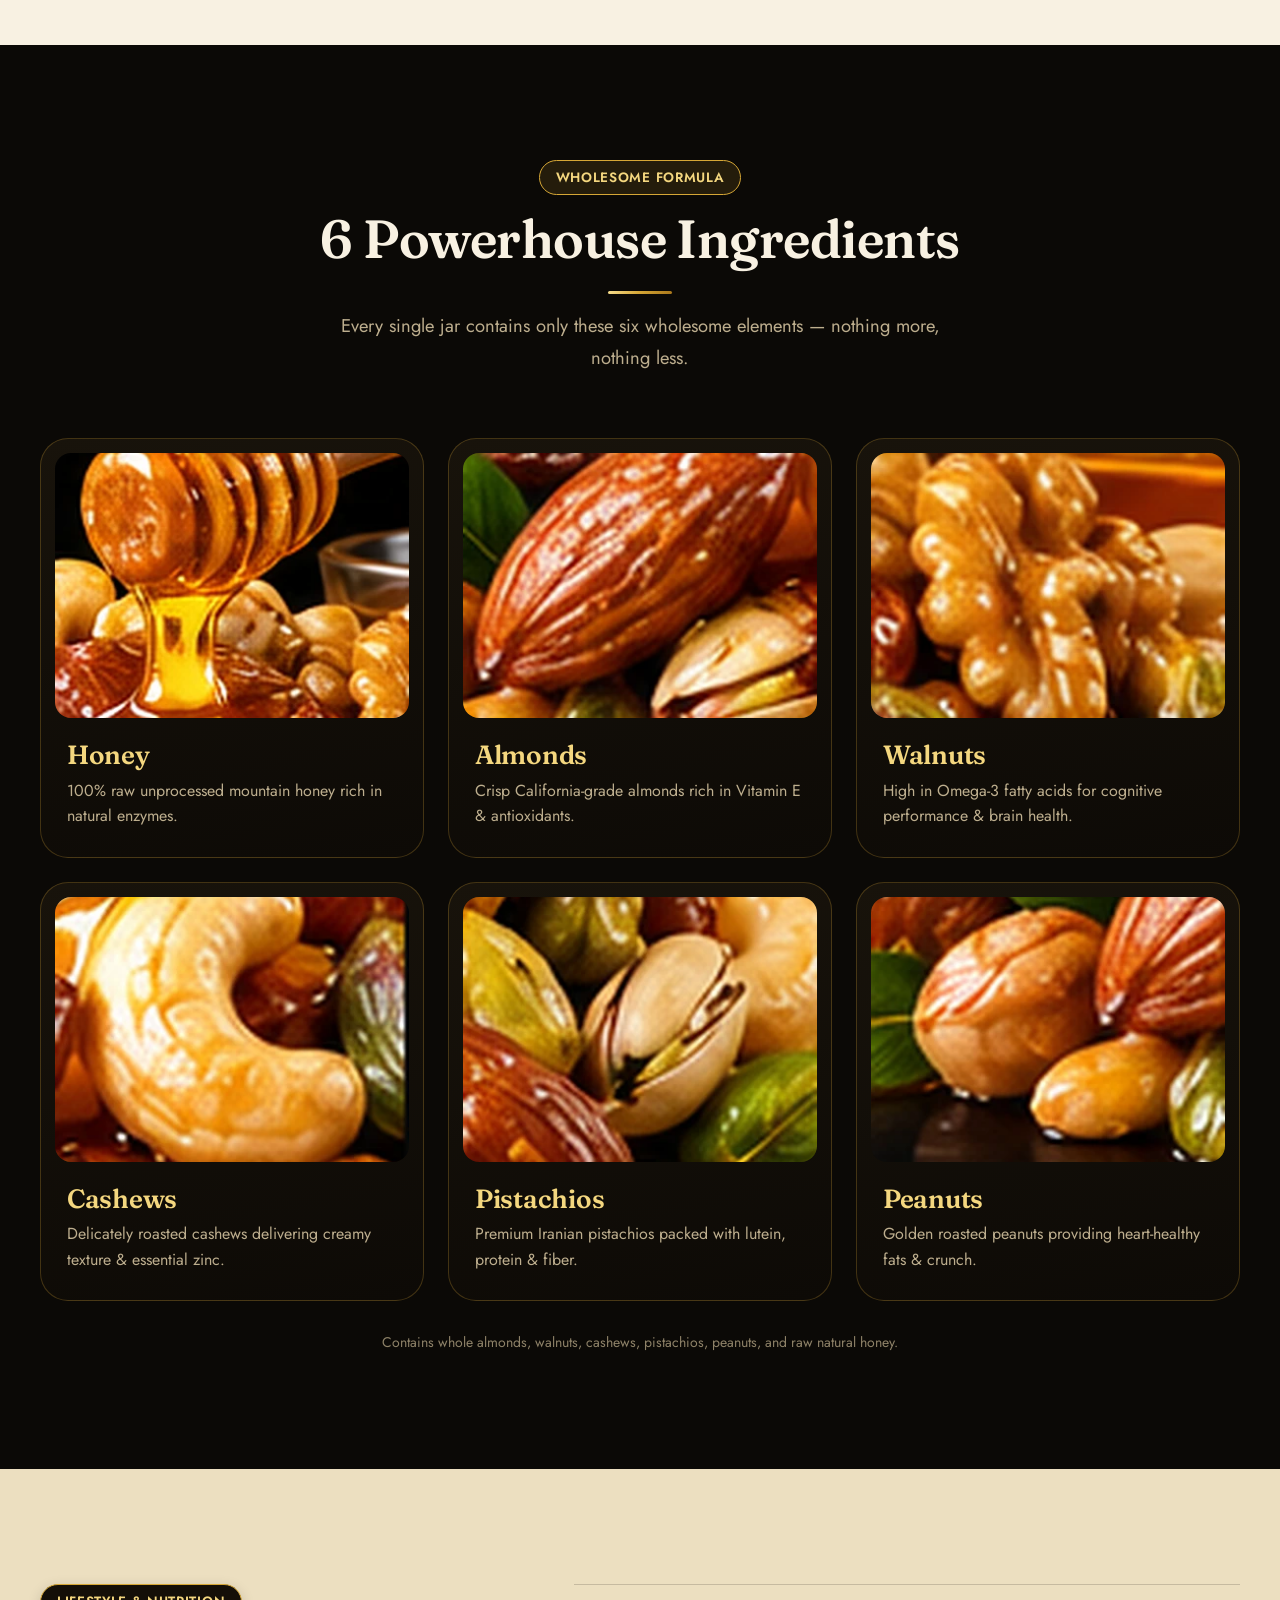
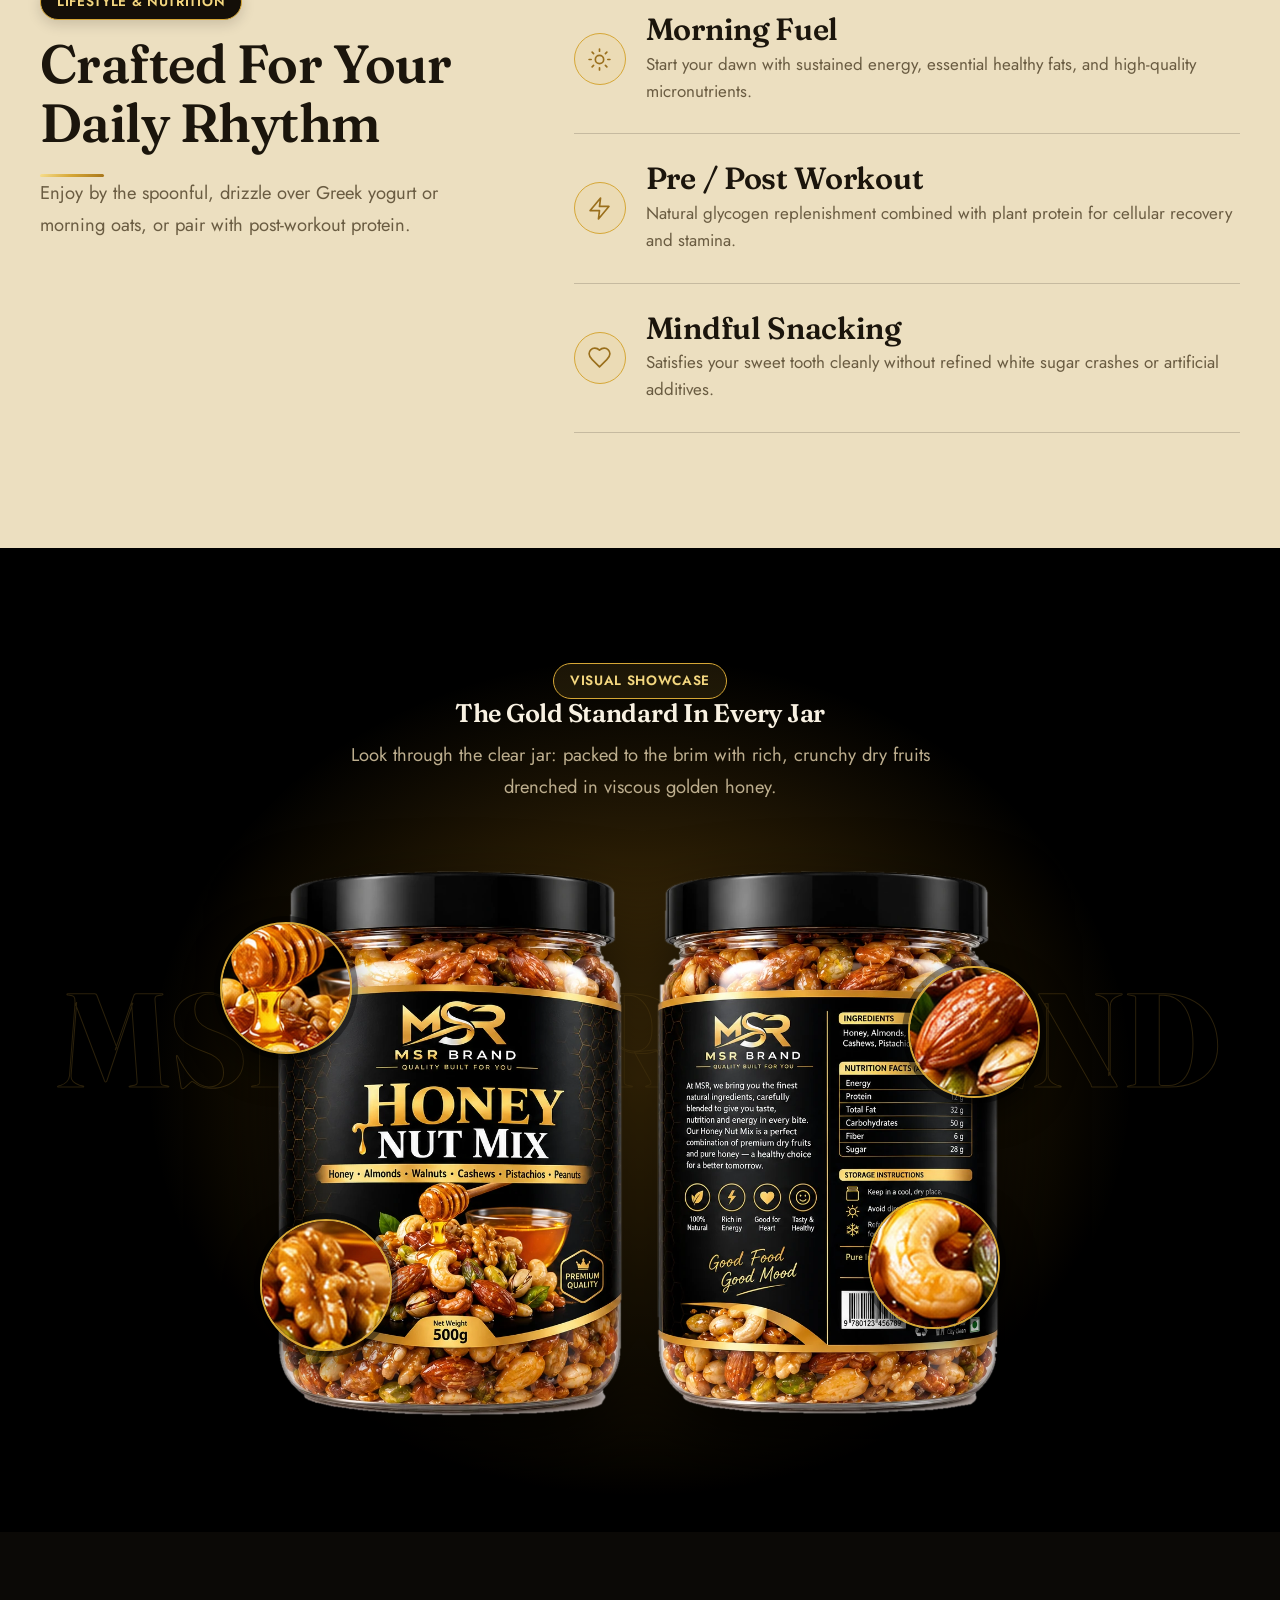
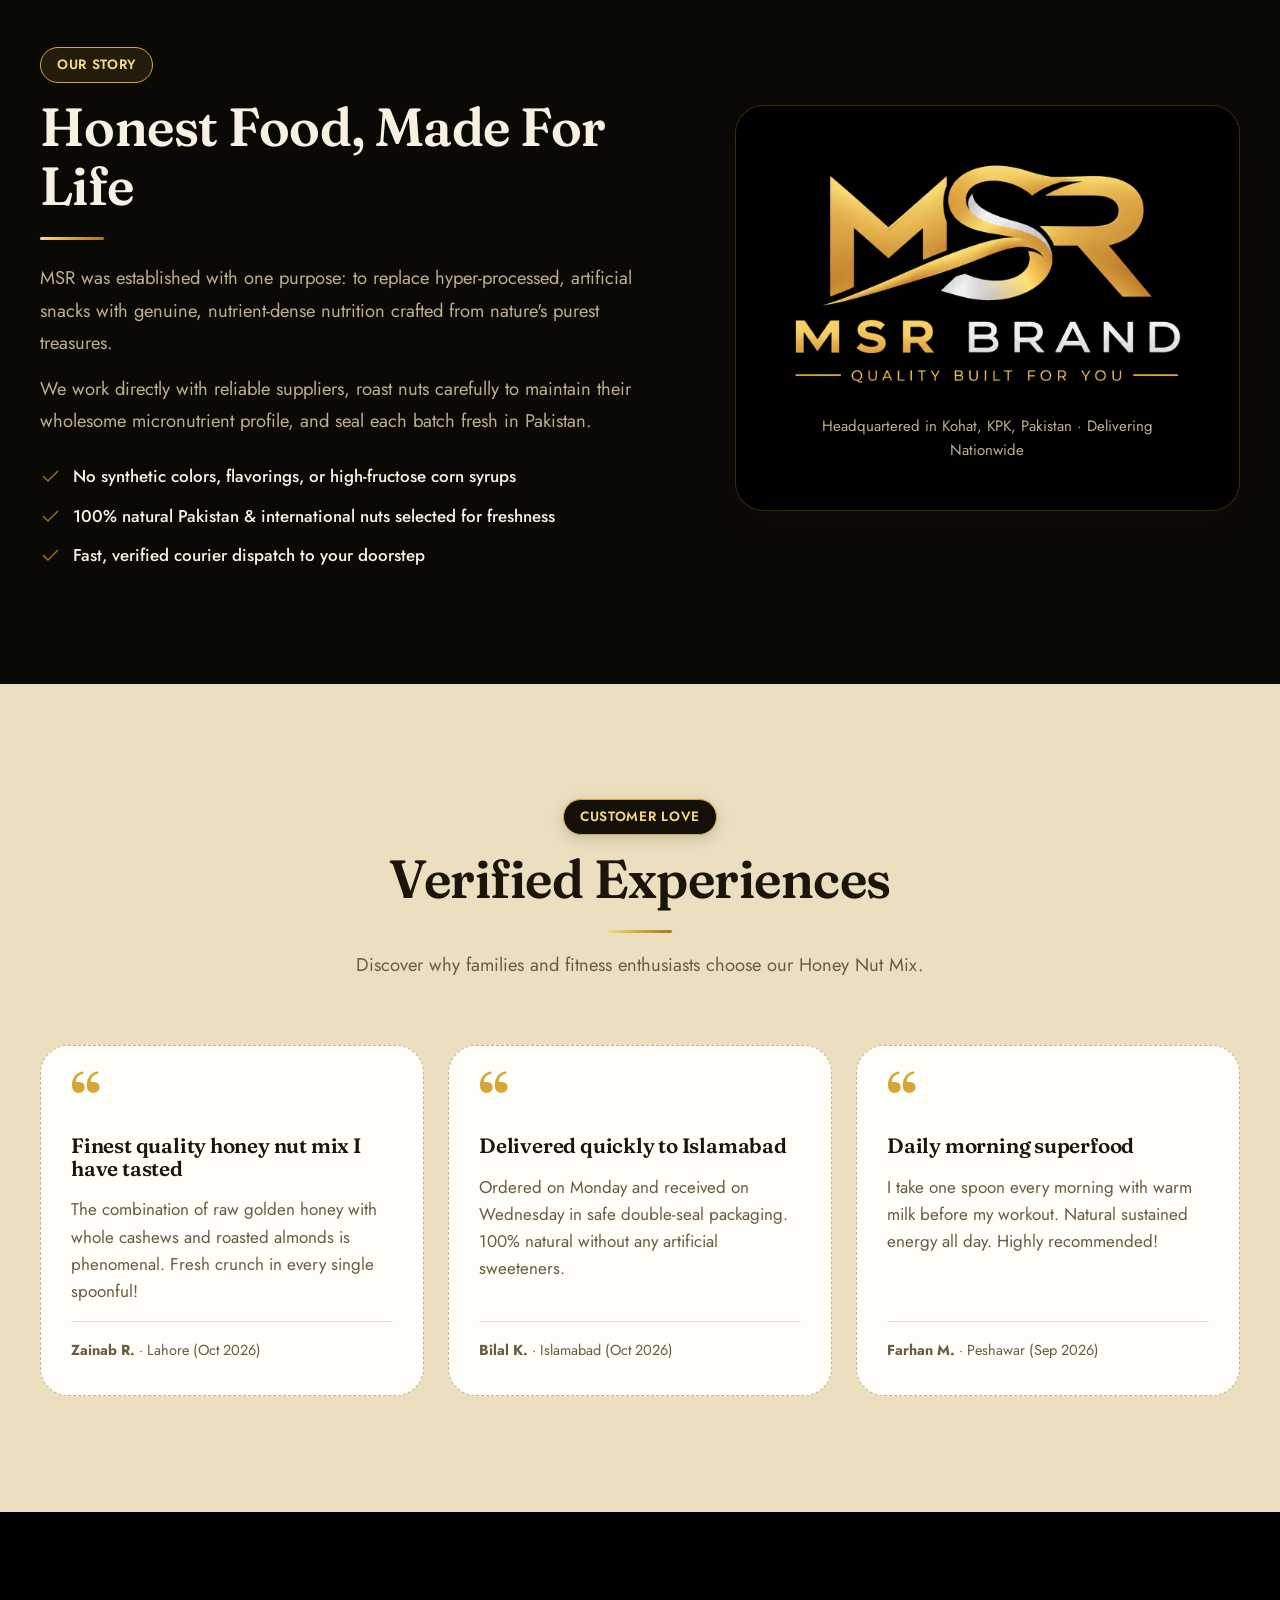
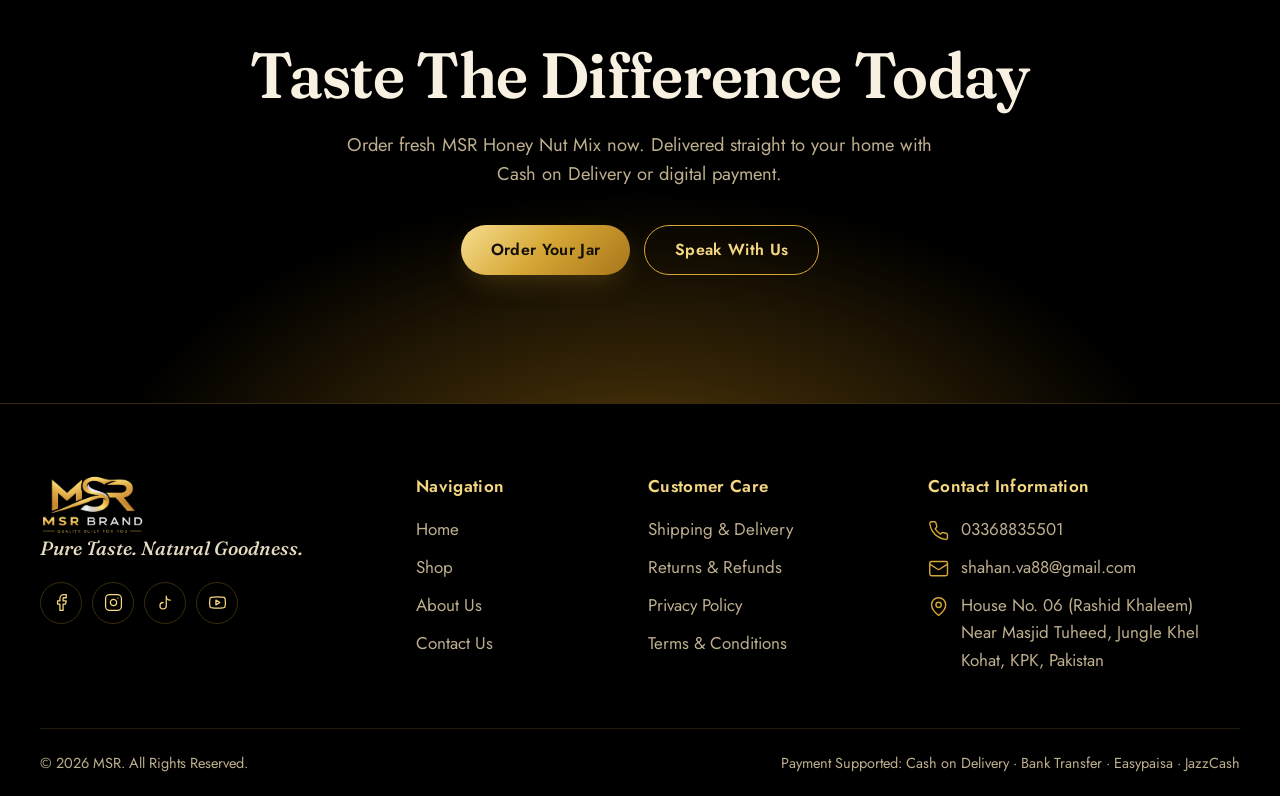
==== commit 06f0031d: "fix(ui): restore 2-card product row layout and high-contrast section pill badges" ====
--- a/index.html
+++ b/index.html
@@ -3,387 +3,46 @@
 <head>
   <meta charset="utf-8">
   <meta name="viewport" content="width=device-width, initial-scale=1, viewport-fit=cover">
-  <title>Admin Portal | Store Operations & White-Label Dashboard</title>
-  <meta name="description" content="E-Commerce Merchant Admin Portal & White-Label Theme Customizer">
+  <title>Pure Taste. Natural Goodness. | Online Store</title>
+  <meta name="description" content="White-label premium product selling storefront. Easily brandable with your logo and UI kit.">
   <meta name="theme-color" content="#000000">
 
-  <!-- Fonts Preconnect & Stylesheet -->
+  <!-- Google Fonts Preconnect & Stylesheet -->
   <link rel="preconnect" href="https://fonts.googleapis.com">
   <link rel="preconnect" href="https://fonts.gstatic.com" crossorigin>
   <link href="https://fonts.googleapis.com/css2?family=Fraunces:opsz,wght@9..144,500;9..144,600;9..144,700&family=Jost:wght@400;500;600;700&display=swap" rel="stylesheet">
 
-  <!-- Shared Design System & UI Kit Styles -->
-  <link rel="stylesheet" href="styles/theme.css?v=2">
-  <link rel="stylesheet" href="styles/ui-kit.css?v=2">
-  <link rel="stylesheet" href="styles/admin.css?v=2">
-  <style>
-    .admin-body label, .dlg label, dialog label {
-      color: #f4d77f !important;
-      font-size: 13.5px !important;
-      font-weight: 600 !important;
-      letter-spacing: 0.015em !important;
-      display: flex !important;
-      align-items: center !important;
-      gap: 6px !important;
-      margin-bottom: 6px !important;
-    }
-    .admin-body label .req, .dlg label .req, dialog label .req {
-      color: #ef4444 !important;
-      font-weight: 700 !important;
-      font-size: 14px !important;
-    }
-    .admin-body label .hint, .dlg label .hint, dialog label .hint {
-      font-size: 11.5px !important;
-      font-weight: 400 !important;
-      color: #bdae8e !important;
-    }
-    .admin-body input:not([type="checkbox"]):not([type="radio"]):not([type="color"]),
-    .admin-body select,
-    .admin-body textarea,
-    .dlg input:not([type="checkbox"]):not([type="radio"]):not([type="color"]),
-    .dlg select,
-    .dlg textarea,
-    dialog input:not([type="checkbox"]):not([type="radio"]):not([type="color"]),
-    dialog select,
-    dialog textarea {
-      width: 100% !important;
-      background: #14100a !important;
-      border: 1.5px solid rgba(214, 167, 54, 0.35) !important;
-      color: #fffdf8 !important;
-      border-radius: 8px !important;
-      padding: 12px 14px !important;
-      font-size: 14.5px !important;
-      box-sizing: border-box !important;
-      transition: all 0.2s ease !important;
-    }
-    .admin-body input:focus, .admin-body select:focus, .admin-body textarea:focus,
-    .dlg input:focus, .dlg select:focus, .dlg textarea:focus,
-    dialog input:focus, dialog select:focus, dialog textarea:focus {
-      background: #1c160e !important;
-      border-color: #d6a736 !important;
-      box-shadow: 0 0 0 3px rgba(214, 167, 54, 0.25) !important;
-      outline: none !important;
-    }
-    .admin-body input::placeholder, .admin-body textarea::placeholder,
-    .dlg input::placeholder, .dlg textarea::placeholder,
-    dialog input::placeholder, dialog textarea::placeholder {
-      color: rgba(189, 174, 142, 0.5) !important;
-    }
-  </style>
+  <!-- Design System & Component Styles -->
+  <link rel="stylesheet" href="styles/theme.css?v=5">
+  <link rel="stylesheet" href="styles/ui-kit.css?v=5">
+  <link rel="stylesheet" href="styles/storefront.css?v=5">
+
 </head>
-<body class="admin-body">
+<body>
+  <!-- Accessibility Skip Link -->
+  <a class="sr" href="#app">Skip to main content</a>
 
-  <!-- Sidebar Navigation -->
-  <aside class="admin-sidebar" id="adminSidebar">
-    <div class="sidebar-brand">
-      <img src="assets/images/logo.webp" alt="Store Logo">
-      <div>
-        <div class="brand-title brand-name-dynamic">MSR Foods</div>
-        <span class="portal-badge">Admin Portal</span>
-      </div>
-    </div>
+  <!-- Global Application Shell -->
+  <header class="hdr" id="hdr"></header>
+  <main id="app" tabindex="-1"></main>
+  <footer class="ftr" id="ftr"></footer>
 
-    <nav class="sidebar-nav">
-      <div class="nav-item active" data-tab="dashboard">
-        <svg viewBox="0 0 24 24" fill="none" stroke="currentColor" stroke-width="2"><rect width="7" height="9" x="3" y="3" rx="1"/><rect width="7" height="5" x="14" y="3" rx="1"/><rect width="7" height="9" x="14" y="12" rx="1"/><rect width="7" height="5" x="3" y="16" rx="1"/></svg>
-        <span>Dashboard</span>
-      </div>
-      <div class="nav-item" data-tab="orders">
-        <svg viewBox="0 0 24 24" fill="none" stroke="currentColor" stroke-width="2"><path d="M6 2 3 6v14a2 2 0 0 0 2 2h14a2 2 0 0 0 2-2V6l-3-4z"/><path d="M3 6h18"/><path d="M16 10a4 4 0 0 1-8 0"/></svg>
-        <span>Orders</span>
-      </div>
-      <div class="nav-item" data-tab="products">
-        <svg viewBox="0 0 24 24" fill="none" stroke="currentColor" stroke-width="2"><path d="m7.5 4.27 9 5.15M21 8a2 2 0 0 0-1-1.73l-7-4a2 2 0 0 0-2 0l-7 4A2 2 0 0 0 3 8v8a2 2 0 0 0 1 1.73l7 4a2 2 0 0 0 2 0l7-4A2 2 0 0 0 21 16Z"/><path d="m3.3 7 8.7 5 8.7-5M12 22V12"/></svg>
-        <span>Products & Stock</span>
-      </div>
-      <div class="nav-item" data-tab="customizer">
-        <svg viewBox="0 0 24 24" fill="none" stroke="currentColor" stroke-width="2"><circle cx="13.5" cy="6.5" r=".5" fill="currentColor"/><circle cx="17.5" cy="10.5" r=".5" fill="currentColor"/><circle cx="8.5" cy="7.5" r=".5" fill="currentColor"/><circle cx="6.5" cy="12.5" r=".5" fill="currentColor"/><path d="M12 2C6.5 2 2 6.5 2 12s4.5 10 10 10c.926 0 1.648-.746 1.648-1.688 0-.437-.18-.835-.437-1.125-.29-.289-.438-.652-.438-1.125a1.64 1.64 0 0 1 1.668-1.668h1.996c3.051 0 5.555-2.503 5.555-5.554C21.965 6.012 17.461 2 12 2z"/></svg>
-        <span>White-Label Theming</span>
-      </div>
-      <div class="nav-item" data-tab="settings">
-        <svg viewBox="0 0 24 24" fill="none" stroke="currentColor" stroke-width="2"><path d="M12.22 2h-.44a2 2 0 0 0-2 2v.18a2 2 0 0 1-1 1.73l-.43.25a2 2 0 0 1-2 0l-.15-.08a2 2 0 0 0-2.73.73l-.22.38a2 2 0 0 0 .73 2.73l.15.1a2 2 0 0 1 1 1.72v.51a2 2 0 0 1-1 1.74l-.15.09a2 2 0 0 0-.73 2.73l.22.38a2 2 0 0 0 2.73.73l.15-.08a2 2 0 0 1 2 0l.43.25a2 2 0 0 1 1 1.73V20a2 2 0 0 0 2 2h.44a2 2 0 0 0 2-2v-.18a2 2 0 0 1 1-1.73l.43-.25a2 2 0 0 1 2 0l.15.08a2 2 0 0 0 2.73-.73l.22-.39a2 2 0 0 0-.73-2.73l-.15-.08a2 2 0 0 1-1-1.74v-.5a2 2 0 0 1 1-1.74l.15-.09a2 2 0 0 0 .73-2.73l-.22-.38a2 2 0 0 0-2.73-.73l-.15.08a2 2 0 0 1-2 0l-.43-.25a2 2 0 0 1-1-1.73V4a2 2 0 0 0-2-2z"/><circle cx="12" cy="12" r="3"/></svg>
-        <span>Store Settings</span>
-      </div>
-    </nav>
+  <!-- Modal Dialogs -->
+  <dialog id="dlg-search" aria-label="Search Catalog"></dialog>
+  <dialog id="dlg-account" aria-label="Account / Guest"></dialog>
+  <dialog id="dlg-menu" aria-label="Mobile Navigation Menu"></dialog>
 
-    <div class="sidebar-footer">
-      <div class="store-status">
-        <span class="pulse-dot"></span>
-        <span>Store Live</span>
-      </div>
-      <a class="btn btn-xs btn-line" href="store.html" target="_blank" rel="noopener">Live Store ↗</a>
-    </div>
-  </aside>
-
-  <!-- Main Content Layout -->
-  <main class="admin-main">
-    <!-- Topbar -->
-    <header class="admin-topbar">
-      <div class="topbar-left">
-        <h1 class="topbar-title" id="topbarTitle">Dashboard</h1>
-      </div>
-      <div class="topbar-right">
-        <span class="tag tag-gold" style="font-size:12px">Pakistan Region (PKR)</span>
-        <button class="btn btn-sm btn-gold" onclick="exportBrandConfig()">Export UI Kit Config</button>
-      </div>
-    </header>
-
-    <!-- Content Tabs Container -->
-    <div class="admin-content">
-
-      <!-- TAB 1: DASHBOARD -->
-      <section class="tab-panel active" id="tab-dashboard">
-        <div class="metrics-grid">
-          <div class="metric-card">
-            <div class="metric-header">
-              <span class="metric-title">Gross Revenue</span>
-              <div class="metric-icon">💰</div>
-            </div>
-            <div class="metric-value" id="kpiRevenue">PKR 0</div>
-            <div class="metric-trend">↑ +18.4% from last week</div>
-          </div>
-          <div class="metric-card">
-            <div class="metric-header">
-              <span class="metric-title">Total Orders</span>
-              <div class="metric-icon">📦</div>
-            </div>
-            <div class="metric-value" id="kpiOrders">0</div>
-            <div class="metric-trend">↑ Real-time synced</div>
-          </div>
-          <div class="metric-card">
-            <div class="metric-header">
-              <span class="metric-title">Jars Sold</span>
-              <div class="metric-icon">🍯</div>
-            </div>
-            <div class="metric-value" id="kpiUnits">0</div>
-            <div class="metric-trend">↑ High demand</div>
-          </div>
-          <div class="metric-card">
-            <div class="metric-header">
-              <span class="metric-title">Average Order Value</span>
-              <div class="metric-icon">📈</div>
-            </div>
-            <div class="metric-value" id="kpiAov">PKR 0</div>
-            <div class="metric-trend">↑ Flat rate shipping</div>
-          </div>
-        </div>
-
-        <div class="panel-card">
-          <div class="panel-card-header">
-            <h3>Recent Customer Orders</h3>
-            <button class="btn btn-xs btn-line" onclick="document.querySelector('[data-tab=orders]').click()">View All Orders →</button>
-          </div>
-          <div class="table-responsive">
-            <table class="admin-table">
-              <thead>
-                <tr>
-                  <th>Order ID</th>
-                  <th>Customer</th>
-                  <th>Date</th>
-                  <th>Total</th>
-                  <th>Status</th>
-                  <th>Action</th>
-                </tr>
-              </thead>
-              <tbody id="recentOrdersTable"></tbody>
-            </table>
-          </div>
-        </div>
-      </section>
-
-      <!-- TAB 2: ORDERS MANAGEMENT -->
-      <section class="tab-panel" id="tab-orders">
-        <div class="filter-bar">
-          <div class="filter-pills">
-            <span class="filter-pill active" data-filter="all">All Orders</span>
-            <span class="filter-pill" data-filter="pending">Pending</span>
-            <span class="filter-pill" data-filter="processing">Processing</span>
-            <span class="filter-pill" data-filter="shipped">Shipped</span>
-            <span class="filter-pill" data-filter="delivered">Delivered</span>
-            <span class="filter-pill" data-filter="cancelled">Cancelled</span>
-          </div>
-          <div class="f" style="width:280px">
-            <input type="search" id="orderSearchInput" placeholder="Search orders by ID, name, city...">
-          </div>
-        </div>
-
-        <div class="panel-card">
-          <div class="table-responsive">
-            <table class="admin-table">
-              <thead>
-                <tr>
-                  <th>Order ID</th>
-                  <th>Customer & City</th>
-                  <th>Phone / WhatsApp</th>
-                  <th>Date</th>
-                  <th>Total</th>
-                  <th>Status Workflow</th>
-                  <th>Actions</th>
-                </tr>
-              </thead>
-              <tbody id="ordersTableBody"></tbody>
-            </table>
-          </div>
-        </div>
-      </section>
-
-      <!-- TAB 3: PRODUCTS & INVENTORY -->
-      <section class="tab-panel" id="tab-products">
-        <div style="display:flex;justify-content:space-between;align-items:center;margin-bottom:20px;flex-wrap:wrap;gap:16px">
-          <div>
-            <h2 style="font-size:24px;margin:0">Product Catalog & Inventory</h2>
-            <p style="color:var(--mute-dark);font-size:14px;margin-top:4px">Manage active store items, weights, and live pricing.</p>
-          </div>
-          <button class="btn btn-gold btn-sm" onclick="openAddProductModal()">
-            + Add New Product
-          </button>
-        </div>
-
-        <!-- Product Inventory Filters -->
-        <div class="filter-bar">
-          <div class="filter-pills" id="productFilterPills">
-            <span class="filter-pill active" data-prod-filter="all">All (<span id="countAllProds">0</span>)</span>
-            <span class="filter-pill" data-prod-filter="instock">In Stock (<span id="countInStock">0</span>)</span>
-            <span class="filter-pill" data-prod-filter="outofstock">Out of Stock (<span id="countOutOfStock">0</span>)</span>
-          </div>
-          <div class="f" style="width:280px">
-            <input type="search" id="productSearchInput" placeholder="Search products by title, size...">
-          </div>
-        </div>
-
-        <div class="inventory-grid" id="inventoryGridContainer"></div>
-      </section>
-
-      <!-- TAB 4: WHITE-LABEL THEMING & UI KIT PLAYGROUND -->
-      <section class="tab-panel" id="tab-customizer">
-        <div class="customizer-layout">
-          <div class="panel-card">
-            <h3 style="margin-bottom:12px">White-Label Branding Controls</h3>
-            <p style="color:var(--mute-dark);font-size:14px;margin-bottom:24px">Change brand name, colors, and preset styles. Both the front-end website and this admin portal update immediately.</p>
-
-            <div class="customizer-form">
-              <div class="f">
-                <label for="themePresetSelect">Select Theme Preset / UI Kit Style</label>
-                <select id="themePresetSelect">
-                  <option value="luxury-gold">Luxury Gold & Obsidian (Default MSR)</option>
-                  <option value="emerald-forest">Emerald & Organic Forest (Herbal/Botanical)</option>
-                  <option value="royal-sapphire">Royal Sapphire & Platinum (Tech/Modern)</option>
-                  <option value="crimson-velvet">Crimson Velvet & Vanilla (Confectionery/Gourmet)</option>
-                  <option value="nordic-minimal">Nordic Minimalist Slate (Clean Monochrome)</option>
-                </select>
-              </div>
-
-              <div class="f">
-                <label for="customBrandName">Brand / Store Name</label>
-                <input id="customBrandName" type="text" placeholder="e.g. MSR Foods, NutraGlow, Gourmet Harvest">
-              </div>
-
-              <div class="f">
-                <label for="customTagline">Brand Tagline</label>
-                <input id="customTagline" type="text" placeholder="e.g. Pure Taste. Natural Goodness.">
-              </div>
-
-              <div class="f">
-                <label>Primary Brand Accent Color</label>
-                <div class="color-input-wrap">
-                  <input type="color" id="customPrimaryColor" value="#d6a736">
-                  <span id="primaryHexLabel">#D6A736</span>
-                </div>
-              </div>
-
-              <div style="display:flex;gap:12px;margin-top:14px">
-                <button class="btn btn-gold btn-block" onclick="exportBrandConfig()">Export Configuration</button>
-              </div>
-            </div>
-          </div>
-
-          <!-- Live UI Kit Preview -->
-          <div class="preview-card">
-            <div class="preview-header">
-              <span class="tag tag-gold" style="font-size:11px">Live Component Preview</span>
-              <h2 id="previewBrandName" style="font-size:26px;margin:12px 0 4px;color:var(--gold-hi)">MSR Foods</h2>
-              <p style="font-size:13.5px;color:var(--mute-dark)">Real-time preview of active UI Kit tokens & buttons</p>
-            </div>
-
-            <div style="display:flex;flex-direction:column;gap:16px">
-              <div>
-                <small style="color:var(--mute-dark);display:block;margin-bottom:6px">Primary Gradient Button</small>
-                <button class="btn btn-gold btn-block">Add to Cart • PKR 1,599</button>
-              </div>
-
-              <div>
-                <small style="color:var(--mute-dark);display:block;margin-bottom:6px">Outline Brand Button</small>
-                <button class="btn btn-line btn-block">View Product Details</button>
-              </div>
-
-              <div style="display:flex;gap:10px;align-items:center;flex-wrap:wrap">
-                <span class="status-pill status-pending">Pending</span>
-                <span class="status-pill status-processing">Processing</span>
-                <span class="status-pill status-delivered">Delivered</span>
-              </div>
-            </div>
-          </div>
-        </div>
-      </section>
-
-      <!-- TAB 5: STORE SETTINGS -->
-      <section class="tab-panel" id="tab-settings">
-        <div class="panel-card" style="max-width:760px">
-          <h3 style="margin-bottom:12px">Fulfillment & Courier Settings</h3>
-          <p style="color:var(--mute-dark);font-size:14px;margin-bottom:24px">Configure Pakistan courier logistics, flat shipping rates, and merchant contact.</p>
-
-          <div class="fgrid">
-            <div class="f">
-              <label>Courier Shipping Fee (PKR)</label>
-              <input type="number" id="settingFee" value="200">
-            </div>
-            <div class="f">
-              <label>Free Shipping Threshold (PKR)</label>
-              <input type="number" id="settingFreeThreshold" value="5000">
-            </div>
-            <div class="f full">
-              <label>Estimated Delivery Timeframe</label>
-              <input type="text" id="settingEta" value="3–5 working days">
-            </div>
-            <div class="f">
-              <label>WhatsApp Number for Orders</label>
-              <input type="text" id="settingWhatsapp" value="923368835501">
-            </div>
-            <div class="f">
-              <label>Support Phone</label>
-              <input type="text" id="settingPhone" value="03368835501">
-            </div>
-          </div>
-
-          <button class="btn btn-gold" style="margin-top:24px" onclick="toast('Settings saved successfully!')">Save Store Settings</button>
-        </div>
-      </section>
-
-    </div>
-  </main>
-
-  <!-- Order Details Dialog -->
-  <dialog id="dlg-order-details" aria-label="Order Details"></dialog>
-
-  <!-- Product Add / Edit Modal -->
-  <dialog id="dlg-product-modal" aria-label="Product Editor"></dialog>
-
-  <!-- Restock Product Modal -->
-  <dialog id="dlg-restock-modal" aria-label="Restock Product"></dialog>
-
-  <!-- Export Config Dialog -->
-  <dialog id="dlg-export-config" aria-label="Export Brand Configuration"></dialog>
-
-  <!-- Toast Notification -->
+  <!-- Interactive Toast Notification -->
   <div id="toast" role="status" aria-live="polite"></div>
 
-  <!-- Shared Configuration & Data Scripts -->
-  <script src="config/brand.config.js?v=2"></script>
-  <script src="config/theme.config.js?v=2"></script>
-  <script src="data/products.js?v=2"></script>
-  <script src="js/store.js?v=2"></script>
+  <!-- White-Label Configuration & Data -->
+  <script src="config/brand.config.js?v=4"></script>
+  <script src="config/theme.config.js?v=4"></script>
+  <script src="data/products.js?v=4"></script>
 
-  <!-- Admin Controller -->
-  <script src="js/admin.js?v=2"></script>
+  <!-- Core Logic, Router & Application Runtime -->
+  <script src="js/store.js?v=4"></script>
+  <script src="js/router.js?v=4"></script>
+  <script src="js/app.js?v=4"></script>
 </body>
 </html>
--- a/styles/storefront.css
+++ b/styles/storefront.css
@@ -0,0 +1,1959 @@
+/**
+ * =======================================================================
+ * STOREFRONT COMPONENT & LAYOUT STYLES
+ * =======================================================================
+ */
+
+/* Header & Navigation */
+.hdr {
+  position: sticky;
+  top: env(safe-area-inset-top, 0px);
+  z-index: 50;
+  background: var(--bg-body);
+  border-bottom: 1px solid var(--hair);
+}
+
+.hdr-in {
+  height: var(--hdr);
+  display: flex;
+  align-items: center;
+  gap: 28px;
+}
+
+.logo {
+  display: flex;
+  align-items: center;
+  flex: none;
+}
+
+.logo img {
+  height: 62px;
+  width: auto;
+}
+
+.logo-txt {
+  font-family: var(--serif);
+  font-weight: 700;
+  font-size: 24px;
+  letter-spacing: 0.05em;
+  background: var(--gold-grad);
+  -webkit-background-clip: text;
+  background-clip: text;
+  color: transparent;
+  -webkit-text-fill-color: transparent;
+}
+
+.nav {
+  display: flex;
+  gap: 6px;
+  margin-inline: auto;
+}
+
+.nav a {
+  padding: 10px 16px;
+  border-radius: var(--r-full);
+  font-weight: 500;
+  font-size: 15.5px;
+  color: #e9dec3;
+  position: relative;
+  transition: color 0.2s;
+}
+
+.nav a::after {
+  content: "";
+  position: absolute;
+  left: 16px;
+  right: 16px;
+  bottom: 5px;
+  height: 1.5px;
+  background: var(--gold);
+  transform: scaleX(0);
+  transform-origin: left;
+  transition: transform 0.3s ease;
+}
+
+.nav a:hover,
+.nav a.on {
+  color: var(--gold-hi);
+}
+
+.nav a:hover::after,
+.nav a.on::after {
+  transform: scaleX(1);
+}
+
+.hdr-r {
+  display: flex;
+  align-items: center;
+  gap: 8px;
+}
+
+.burger {
+  display: none;
+}
+
+/* Dialogs */
+#dlg-search {
+  margin: 9vh auto auto;
+  width: min(680px, 100% - 32px);
+}
+
+#dlg-account {
+  margin: auto;
+  width: min(440px, 100% - 32px);
+}
+
+#dlg-menu {
+  margin: 0 0 0 auto;
+  height: 100%;
+  width: min(340px, 88vw);
+}
+
+#dlg-menu .dlg {
+  height: 100%;
+  border-radius: var(--r-lg) 0 0 var(--r-lg);
+  padding: 22px 22px 28px;
+  display: flex;
+  flex-direction: column;
+  gap: 6px;
+}
+
+.search-box {
+  display: flex;
+  align-items: center;
+  gap: 12px;
+  padding: 18px 22px;
+  border-bottom: 1px solid var(--hair);
+}
+
+.search-box input {
+  flex: 1;
+  background: none;
+  border: 0;
+  outline: 0;
+  color: var(--cream);
+  font: 500 19px var(--sans);
+  min-width: 0;
+}
+
+.search-box input::placeholder {
+  color: #8f8366;
+}
+
+.search-res {
+  padding: 10px;
+  max-height: 52vh;
+  overflow: auto;
+}
+
+.search-res a {
+  display: block;
+  padding: 13px 16px;
+  border-radius: var(--r-sm);
+}
+
+.search-res a:hover,
+.search-res a:focus-visible {
+  background: rgba(214, 167, 54, 0.12);
+}
+
+.search-res b {
+  display: block;
+  font-family: var(--serif);
+  font-weight: 600;
+  font-size: 18px;
+  color: var(--gold-hi);
+}
+
+.search-res span {
+  font-size: 14.5px;
+  color: var(--mute-dark);
+}
+
+.search-empty {
+  padding: 22px;
+  color: var(--mute-dark);
+}
+
+.acct {
+  padding: 34px 30px 30px;
+  text-align: center;
+}
+
+.acct h3 {
+  font-size: 28px;
+  margin-bottom: 10px;
+}
+
+.acct p {
+  color: var(--mute-dark);
+  margin-bottom: 22px;
+}
+
+.menu-links a {
+  display: block;
+  padding: 14px 8px;
+  font: 600 22px var(--serif);
+  border-bottom: 1px solid rgba(214, 167, 54, 0.14);
+}
+
+.menu-links a.on {
+  color: var(--gold-hi);
+}
+
+/* Hero Section */
+.hex {
+  background-image: url("data:image/svg+xml,%3Csvg xmlns='http://www.w3.org/2000/svg' width='56' height='98' viewBox='0 0 28 49'%3E%3Cpath fill='%23d6a736' fill-opacity='.13' fill-rule='evenodd' d='M13.99 9.25l13 7.5v15l-13 7.5L1 31.75v-15l12.99-7.5zM3 17.9v12.7l10.99 6.34 11-6.35V17.9l-11-6.34L3 17.9zM0 15l12.98-7.5V0h-2v6.35L0 12.69v2.3zm0 18.5L12.98 41v8h-2v-6.85L0 35.81v-2.3zM15 0v7.5L27.99 15H28v-2.31h-.01L17 6.35V0h-2zm0 49v-8l12.99-7.5H28v2.31h-.01L17 42.15V49h-2z'/%3E%3C/svg%3E");
+}
+
+.hero {
+  position: relative;
+  background: radial-gradient(62% 72% at 74% 48%, rgba(233, 162, 28, 0.30), rgba(233, 162, 28, 0.06) 55%, transparent 72%), linear-gradient(180deg, var(--bg-body), var(--bg-surface));
+  overflow: hidden;
+  isolation: isolate;
+}
+
+.hex-layer {
+  position: absolute;
+  inset: 0;
+  z-index: -1;
+}
+
+.hero .hex-layer {
+  -webkit-mask-image: radial-gradient(70% 90% at 72% 45%, #000, transparent 80%);
+  mask-image: radial-gradient(70% 90% at 72% 45%, #000, transparent 80%);
+}
+
+.hero-grid {
+  display: grid;
+  grid-template-columns: 1.05fr 0.95fr;
+  align-items: center;
+  gap: 30px;
+  min-height: min(calc(100svh - var(--hdr)), 820px);
+  padding-block: 54px 70px;
+}
+
+.hero h1 {
+  font-size: clamp(2.9rem, 6.3vw, 5.7rem);
+  line-height: 1;
+  color: var(--cream);
+  font-weight: 600;
+}
+
+.hero h1 span {
+  display: block;
+}
+
+.hero h1 .g {
+  background: var(--gold-grad);
+  -webkit-background-clip: text;
+  background-clip: text;
+  color: transparent;
+  -webkit-text-fill-color: transparent;
+}
+
+.hero p.sub {
+  margin-top: 26px;
+  font-size: clamp(1.05rem, 1.5vw, 1.28rem);
+  color: #d9ccaa;
+  max-width: 34em;
+  line-height: 1.6;
+}
+
+.hero-cta {
+  display: flex;
+  flex-wrap: wrap;
+  gap: 14px;
+  margin-top: 38px;
+}
+
+.hero-art {
+  position: relative;
+  display: grid;
+  place-items: center;
+  min-height: 420px;
+}
+
+.hero-art .ring {
+  position: absolute;
+  width: min(560px, 92%);
+  aspect-ratio: 1;
+  overflow: visible;
+}
+
+.hero-art .ring circle {
+  fill: none;
+  stroke: url(#rg);
+  stroke-width: 1.2;
+  stroke-dasharray: 1000;
+  stroke-dashoffset: 1000;
+  animation: draw 2.6s 0.5s cubic-bezier(0.4, 0.1, 0.2, 1) forwards;
+}
+
+.hero-art .ring .c2 {
+  stroke-opacity: 0.45;
+  animation-delay: 0.9s;
+}
+
+@keyframes draw {
+  to { stroke-dashoffset: 0; }
+}
+
+.hero-jar {
+  position: relative;
+  height: min(72vh, 640px);
+  width: auto;
+  filter: drop-shadow(0 38px 38px rgba(0, 0, 0, 0.75));
+  animation: rise 1.5s 0.15s cubic-bezier(0.2, 0.7, 0.2, 1) both;
+  transition: transform 0.5s ease-out;
+  will-change: transform;
+}
+
+@keyframes rise {
+  from { opacity: 0; transform: translateY(40px) scale(0.97); }
+  to { opacity: 1; transform: none; }
+}
+
+.hero-copy > * {
+  animation: fadeup 0.9s cubic-bezier(0.2, 0.7, 0.2, 1) both;
+}
+.hero-copy > *:nth-child(1) { animation-delay: 0.05s; }
+.hero-copy > *:nth-child(2) { animation-delay: 0.2s; }
+.hero-copy > *:nth-child(3) { animation-delay: 0.34s; }
+
+@keyframes fadeup {
+  from { opacity: 0; transform: translateY(18px); }
+  to { opacity: 1; transform: none; }
+}
+
+/* Trust Strip */
+.strip {
+  background: var(--bg-body);
+  border-top: 1px solid var(--hair);
+  border-bottom: 1px solid var(--hair);
+}
+
+.strip-in {
+  display: grid;
+  grid-template-columns: repeat(3, 1fr);
+}
+
+.strip-in div {
+  padding: 20px 24px;
+  display: flex;
+  align-items: center;
+  gap: 14px;
+  color: #e6dac0;
+  font-size: 15.5px;
+  border-left: 1px solid var(--hair);
+}
+
+.strip-in div:first-child {
+  border-left: 0;
+}
+
+.strip-in svg {
+  color: var(--gold);
+  width: 24px;
+  height: 24px;
+}
+
+.strip-in b {
+  font-weight: 600;
+  color: var(--gold-hi);
+  display: block;
+  line-height: 1.25;
+}
+
+/* Section Containers */
+.sec {
+  padding-block: clamp(70px, 9vw, 128px);
+}
+
+.sec-cream {
+  background: var(--cream);
+}
+
+.sec-sand {
+  background: var(--sand);
+}
+
+.sec-black {
+  background: var(--bg-body);
+  color: var(--cream);
+}
+
+.sec-coal {
+  background: var(--bg-surface);
+  color: var(--cream);
+}
+
+.h2 {
+  font-size: clamp(2.1rem, 4.2vw, 3.5rem);
+}
+
+.lead {
+  font-size: 1.15rem;
+  line-height: 1.75;
+  color: var(--mute-light);
+}
+
+.on-dark .lead,
+.sec-black .lead,
+.sec-coal .lead {
+  color: var(--mute-dark);
+}
+
+.sec-head {
+  max-width: 640px;
+  margin-bottom: clamp(36px, 5vw, 64px);
+}
+
+.sec-head.center {
+  text-align: center;
+  margin-inline: auto;
+}
+
+.sec-head .lead {
+  margin-top: 16px;
+}
+
+.rule {
+  width: 64px;
+  height: 3px;
+  border-radius: 3px;
+  background: var(--gold-grad);
+  margin-top: 22px;
+}
+
+.center .rule {
+  margin-inline: auto;
+}
+
+/* Welcome Block */
+.welcome {
+  display: grid;
+  grid-template-columns: 1.05fr 0.95fr;
+  gap: clamp(30px, 6vw, 90px);
+  align-items: center;
+}
+
+.welcome .lead {
+  margin-top: 22px;
+  max-width: 32em;
+}
+
+.welcome .sign {
+  margin-top: 30px;
+  font: italic 500 1.4rem var(--serif);
+  color: var(--gold-lo);
+}
+
+.welcome .link {
+  display: inline-flex;
+  gap: 8px;
+  align-items: center;
+  margin-top: 26px;
+  font-weight: 600;
+  border-bottom: 1.5px solid var(--gold);
+  padding-bottom: 3px;
+}
+
+.panel-sand {
+  position: relative;
+  border-radius: var(--r-lg);
+  background: radial-gradient(70% 70% at 50% 40%, #fff7de, #e8d4a2);
+  padding: 34px 20px 22px;
+  text-align: center;
+  box-shadow: var(--shadow-soft);
+}
+
+.panel-sand img {
+  height: min(52vh, 470px);
+  width: auto;
+  margin: 0 auto;
+  filter: drop-shadow(0 24px 22px rgba(60, 38, 6, 0.35));
+}
+
+.panel-sand figcaption {
+  margin-top: 12px;
+  font-size: 14.5px;
+  color: var(--mute-light);
+}
+
+/* Featured Product Card */
+.pcard {
+  position: relative;
+  display: grid;
+  grid-template-columns: 0.95fr 1.05fr;
+  border-radius: 36px;
+  overflow: hidden;
+  background: linear-gradient(160deg, #1a1409, #0a0805 60%);
+  border: 1px solid var(--hair);
+  box-shadow: var(--shadow-deep);
+}
+
+.pcard-img {
+  position: relative;
+  display: grid;
+  place-items: center;
+  padding: 40px 24px;
+  background: radial-gradient(60% 60% at 50% 48%, rgba(233, 162, 28, 0.34), transparent 72%);
+}
+
+.pcard-img img {
+  height: min(56vh, 500px);
+  width: auto;
+  filter: drop-shadow(0 28px 28px rgba(0, 0, 0, 0.7));
+}
+
+.pcard-body {
+  padding: clamp(28px, 4vw, 56px);
+  display: flex;
+  flex-direction: column;
+  justify-content: center;
+  gap: 18px;
+}
+
+.pcard-body h3 {
+  font-size: clamp(1.9rem, 3.2vw, 2.8rem);
+  color: var(--cream);
+}
+
+.pill {
+  display: inline-flex;
+  align-items: center;
+  padding: 6px 16px;
+  border-radius: var(--r-full);
+  font-weight: 600;
+  font-size: 13.5px;
+  letter-spacing: 0.05em;
+  text-transform: uppercase;
+  transition: all 0.25s ease;
+}
+
+/* Default / Dark Backgrounds */
+.pill,
+.sec-black .pill,
+.sec-coal .pill,
+.show .pill,
+.pc-img .pill {
+  background: rgba(214, 167, 54, 0.12);
+  border: 1px solid var(--gold);
+  color: var(--gold-hi);
+}
+
+/* High-Contrast Pill Badges on Light Backgrounds (Artisanal Excellence, The Standard, Lifestyle & Nutrition, Customer Love) */
+.sec-sand .pill,
+.sec-cream .pill {
+  background: #140f08;
+  color: #f4d77f;
+  border: 1.5px solid var(--gold);
+  box-shadow: 0 4px 14px rgba(20, 15, 8, 0.16);
+}
+
+.pcard-body p {
+  color: var(--mute-dark);
+}
+
+.ing-line {
+  font-weight: 500;
+  color: var(--gold-hi);
+  font-size: 15.5px;
+  line-height: 1.8;
+}
+
+.price {
+  font: 600 clamp(2rem, 3.4vw, 2.6rem) var(--serif);
+  color: var(--cream);
+  display: flex;
+  align-items: baseline;
+  gap: 12px;
+  flex-wrap: wrap;
+}
+
+.price small {
+  font: 500 14.5px var(--sans);
+  color: var(--mute-dark);
+}
+
+.buy-row {
+  display: flex;
+  flex-wrap: wrap;
+  gap: 12px;
+  align-items: center;
+}
+
+/* Why Grids */
+.grid4 {
+  display: grid;
+  grid-template-columns: repeat(4, 1fr);
+  gap: 22px;
+}
+
+.card-w {
+  background: var(--white);
+  border-radius: var(--r-lg);
+  padding: 34px 28px;
+  box-shadow: var(--shadow-soft);
+  border: 1px solid rgba(214, 167, 54, 0.2);
+  transition: transform 0.35s ease, box-shadow 0.35s ease;
+}
+
+.card-w:hover {
+  transform: translateY(-5px);
+  box-shadow: 0 26px 56px -20px rgba(60, 38, 6, 0.38);
+}
+
+.ico-ring {
+  width: 56px;
+  height: 56px;
+  border-radius: 50%;
+  display: grid;
+  place-items: center;
+  border: 1.5px solid var(--gold);
+  color: var(--gold-lo);
+  margin-bottom: 22px;
+  background: rgba(214, 167, 54, 0.08);
+}
+
+.ico-ring svg {
+  width: 25px;
+  height: 25px;
+}
+
+.card-w h3 {
+  font-size: 1.4rem;
+  margin-bottom: 10px;
+}
+
+.card-w p {
+  color: var(--mute-light);
+  font-size: 16px;
+}
+
+/* Ingredients */
+.grid3 {
+  display: grid;
+  grid-template-columns: repeat(3, 1fr);
+  gap: 24px;
+}
+
+.ing {
+  background: linear-gradient(170deg, #18130b, #0d0a06);
+  border: 1px solid var(--hair);
+  border-radius: var(--r-lg);
+  padding: 14px 14px 28px;
+  transition: transform 0.35s ease, border-color 0.35s ease;
+}
+
+.ing:hover {
+  transform: translateY(-5px);
+  border-color: rgba(214, 167, 54, 0.55);
+}
+
+.ing-img {
+  border-radius: var(--r-md);
+  overflow: hidden;
+  aspect-ratio: 4/3;
+  background: #000;
+  margin-bottom: 22px;
+}
+
+.ing-img img {
+  width: 100%;
+  height: 100%;
+  object-fit: cover;
+  transition: transform 0.8s ease;
+}
+
+.ing:hover .ing-img img {
+  transform: scale(1.05);
+}
+
+.ing h3 {
+  font-size: 1.65rem;
+  color: var(--gold-hi);
+  padding-inline: 12px;
+}
+
+.ing p {
+  padding-inline: 12px;
+  margin-top: 8px;
+  color: var(--mute-dark);
+  font-size: 16px;
+}
+
+.ing-note {
+  margin-top: 30px;
+  text-align: center;
+  color: #8e8268;
+  font-size: 14px;
+}
+
+/* Moments / Lifestyle */
+.moments {
+  display: grid;
+  grid-template-columns: 0.8fr 1.2fr;
+  gap: clamp(30px, 7vw, 100px);
+  align-items: start;
+}
+
+.moments-list {
+  border-top: 1.5px solid rgba(27, 21, 12, 0.18);
+}
+
+.moment {
+  display: grid;
+  grid-template-columns: 52px 1fr;
+  gap: 20px;
+  padding: 28px 0;
+  border-bottom: 1.5px solid rgba(27, 21, 12, 0.18);
+  align-items: center;
+}
+
+.moment .ico-ring {
+  margin: 0;
+  width: 52px;
+  height: 52px;
+}
+
+.moment h3 {
+  font-size: clamp(1.4rem, 2.4vw, 1.95rem);
+}
+
+.moment p {
+  color: var(--mute-light);
+  margin-top: 4px;
+}
+
+/* Showcase Section */
+.show {
+  position: relative;
+  overflow: hidden;
+  background: radial-gradient(52% 58% at 50% 54%, rgba(233, 162, 28, 0.38), rgba(233, 162, 28, 0.08) 58%, transparent 74%), var(--bg-body);
+  text-align: center;
+  padding-block: clamp(70px, 9vw, 120px);
+}
+
+.show-bg {
+  position: absolute;
+  left: 50%;
+  top: 50%;
+  transform: translate(-50%, -50%);
+  font: 700 clamp(2.6rem, 10.4vw, 10rem)/0.9 var(--serif);
+  white-space: nowrap;
+  color: transparent;
+  -webkit-text-stroke: 1px rgba(214, 167, 54, 0.2);
+  pointer-events: none;
+  user-select: none;
+}
+
+.show-stage {
+  position: relative;
+  width: min(1000px, 100%);
+  margin: 0 auto;
+}
+
+.show-stage .pair {
+  width: 74%;
+  margin-inline: auto;
+  height: auto;
+  filter: drop-shadow(0 40px 40px rgba(0, 0, 0, 0.8));
+}
+
+.orb {
+  position: absolute;
+  width: clamp(78px, 12vw, 132px);
+  aspect-ratio: 1;
+  border-radius: 50%;
+  overflow: hidden;
+  border: 2px solid var(--gold);
+  box-shadow: 0 14px 34px rgba(0, 0, 0, 0.6), 0 0 0 6px rgba(0, 0, 0, 0.4);
+  transition: transform 0.5s ease-out;
+}
+
+.orb img {
+  width: 100%;
+  height: 100%;
+  object-fit: cover;
+}
+
+.show h2 {
+  position: relative;
+  color: var(--cream);
+  margin-bottom: 12px;
+}
+
+.show .lead {
+  position: relative;
+  max-width: 34em;
+  margin: 0 auto 40px;
+  color: var(--mute-dark);
+}
+
+/* About Section */
+.about {
+  display: grid;
+  grid-template-columns: 1.1fr 0.9fr;
+  gap: clamp(30px, 6vw, 90px);
+  align-items: center;
+}
+
+.about .lead {
+  margin-top: 22px;
+}
+
+.brand-tile {
+  background: var(--bg-body);
+  border-radius: var(--r-lg);
+  padding: clamp(24px, 4vw, 48px);
+  border: 1px solid var(--hair);
+  box-shadow: var(--shadow-soft);
+}
+
+.brand-tile img {
+  width: 100%;
+  height: auto;
+}
+
+.checks {
+  list-style: none;
+  padding: 0;
+  margin: 26px 0 0;
+  display: grid;
+  gap: 12px;
+}
+
+.checks li {
+  display: flex;
+  gap: 12px;
+  align-items: flex-start;
+  font-weight: 500;
+}
+
+.checks svg {
+  color: var(--gold-lo);
+  margin-top: 3px;
+}
+
+/* Reviews */
+.rev {
+  background: var(--white);
+  border: 1.5px dashed rgba(154, 111, 28, 0.55);
+  border-radius: var(--r-lg);
+  padding: 34px 30px;
+  display: flex;
+  flex-direction: column;
+  gap: 16px;
+}
+
+.rev .q {
+  font: 700 64px/0.6 var(--serif);
+  color: var(--gold);
+}
+
+.rev h3 {
+  font-size: 1.3rem;
+}
+
+.rev p {
+  color: var(--mute-light);
+}
+
+.rev .who {
+  margin-top: auto;
+  padding-top: 16px;
+  border-top: 1px solid rgba(27, 21, 12, 0.12);
+  font-size: 14.5px;
+  color: var(--mute-light);
+}
+
+/* CTA */
+.cta {
+  position: relative;
+  overflow: hidden;
+  text-align: center;
+  background: radial-gradient(60% 90% at 50% 120%, rgba(233, 162, 28, 0.38), transparent 70%), var(--bg-body);
+  padding-block: clamp(80px, 10vw, 140px);
+  isolation: isolate;
+}
+
+.cta .hex-layer {
+  position: absolute;
+  inset: 0;
+  z-index: -1;
+  -webkit-mask-image: radial-gradient(60% 80% at 50% 50%, #000, transparent);
+  mask-image: radial-gradient(60% 80% at 50% 50%, #000, transparent);
+}
+
+.cta h2 {
+  font-size: clamp(2.3rem, 5vw, 4.2rem);
+  color: var(--cream);
+}
+
+.cta p {
+  margin: 20px auto 36px;
+  max-width: 32em;
+  color: var(--mute-dark);
+  font-size: 1.15rem;
+}
+
+/* Footer */
+.ftr {
+  background: var(--bg-body);
+  color: var(--mute-dark);
+  border-top: 1px solid var(--hair);
+  padding-top: 70px;
+}
+
+.ftr-grid {
+  display: grid;
+  grid-template-columns: 1.4fr 0.8fr 1fr 1.3fr;
+  gap: 40px;
+  padding-bottom: 54px;
+}
+
+.ftr img.fl {
+  height: 118px;
+  width: auto;
+  margin-bottom: 10px;
+  margin-left: -6px;
+}
+
+.ftr h4 {
+  font: 600 17px var(--sans);
+  color: var(--gold-hi);
+  margin-bottom: 18px;
+  letter-spacing: 0.02em;
+}
+
+.ftr ul {
+  list-style: none;
+  margin: 0;
+  padding: 0;
+  display: grid;
+  gap: 11px;
+}
+
+.ftr a {
+  transition: color 0.2s;
+}
+
+.ftr a:hover {
+  color: var(--gold-hi);
+}
+
+.ftr-tag {
+  font: italic 500 1.2rem var(--serif);
+  color: #e6dac0;
+  margin-bottom: 22px;
+}
+
+.soc {
+  display: flex;
+  gap: 10px;
+}
+
+.soc a {
+  width: 42px;
+  height: 42px;
+  border-radius: 50%;
+  border: 1px solid var(--hair);
+  display: grid;
+  place-items: center;
+  color: var(--gold-hi);
+  transition: background 0.25s, border-color 0.25s;
+}
+
+.soc a:hover {
+  background: rgba(214, 167, 54, 0.16);
+  border-color: var(--gold);
+}
+
+.soc svg {
+  width: 19px;
+  height: 19px;
+}
+
+.ct li {
+  display: flex;
+  gap: 12px;
+  align-items: flex-start;
+}
+
+.ct svg {
+  color: var(--gold);
+  margin-top: 4px;
+}
+
+.ftr-bot {
+  border-top: 1px solid rgba(214, 167, 54, 0.16);
+  padding-block: 22px;
+  display: flex;
+  justify-content: space-between;
+  gap: 16px;
+  flex-wrap: wrap;
+  font-size: 14.5px;
+}
+
+/* Page Chrome */
+.page-head {
+  background: linear-gradient(180deg, var(--bg-body), var(--bg-surface));
+  color: var(--cream);
+  padding-block: clamp(44px, 6vw, 80px);
+  border-bottom: 1px solid var(--hair);
+}
+
+.page-head h1 {
+  font-size: clamp(2.2rem, 4.6vw, 3.8rem);
+}
+
+.page-head p {
+  color: var(--mute-dark);
+  margin-top: 12px;
+  max-width: 36em;
+}
+
+.crumbs {
+  font-size: 14.5px;
+  color: var(--mute-dark);
+  margin-bottom: 14px;
+  display: flex;
+  gap: 8px;
+  flex-wrap: wrap;
+}
+
+.crumbs a:hover {
+  color: var(--gold-hi);
+}
+
+.page {
+  background: var(--cream);
+  padding-block: clamp(40px, 6vw, 80px);
+}
+
+.page.light {
+  background: var(--cream);
+  color: var(--ink);
+}
+
+.page-dark {
+  background: var(--bg-body);
+  color: var(--cream);
+}
+
+/* Product Page (PDP) */
+.pdp {
+  display: grid;
+  grid-template-columns: 1.05fr 0.95fr;
+  gap: clamp(30px, 5vw, 72px);
+  align-items: start;
+}
+
+.gal-main {
+  position: relative;
+  border-radius: var(--r-lg);
+  background: radial-gradient(64% 60% at 50% 46%, rgba(233, 162, 28, 0.42), transparent 72%), #0a0805;
+  border: 1px solid var(--hair);
+  display: grid;
+  place-items: center;
+  min-height: min(70vh, 640px);
+  padding: 60px 20px 30px;
+  overflow: hidden;
+}
+
+.gal-main img.main {
+  max-height: min(58vh, 540px);
+  width: auto;
+  max-width: 100%;
+  filter: drop-shadow(0 28px 28px rgba(0, 0, 0, 0.7));
+  animation: swap 0.5s ease both;
+}
+
+@keyframes swap {
+  from { opacity: 0; transform: scale(0.97); }
+  to { opacity: 1; transform: scale(1); }
+}
+
+.gal-main .wm {
+  position: absolute;
+  top: 18px;
+  left: 22px;
+  height: 58px;
+  width: auto;
+  border-radius: 10px;
+}
+
+.thumbs {
+  display: flex;
+  gap: 12px;
+  margin-top: 14px;
+}
+
+.thumb {
+  width: 84px;
+  height: 84px;
+  border-radius: var(--r-md);
+  background: #0a0805;
+  border: 1.5px solid var(--hair);
+  display: grid;
+  place-items: center;
+  overflow: hidden;
+  transition: border-color 0.2s;
+  cursor: pointer;
+}
+
+.thumb img {
+  max-height: 72px;
+  width: auto;
+  max-width: 100%;
+}
+
+.thumb[aria-pressed="true"],
+.thumb:hover {
+  border-color: var(--gold);
+}
+
+.pdp-info h1 {
+  font-size: clamp(2.3rem, 4vw, 3.4rem);
+  letter-spacing: 0.01em;
+}
+
+.pdp-by {
+  display: flex;
+  gap: 10px;
+  align-items: center;
+  margin-bottom: 12px;
+  color: var(--mute-light);
+  font-weight: 500;
+}
+
+.pdp-info .price {
+  color: var(--ink);
+  margin: 18px 0 6px;
+}
+
+.pdp-info .price small {
+  color: var(--mute-light);
+}
+
+.pdp-info .ing-line {
+  color: var(--gold-lo);
+  margin-bottom: 22px;
+}
+
+.info-box {
+  margin-top: 26px;
+  border: 1px solid rgba(214, 167, 54, 0.4);
+  background: var(--white);
+  border-radius: var(--r-md);
+  padding: 6px 20px;
+}
+
+.info-box div {
+  display: flex;
+  gap: 14px;
+  padding: 14px 0;
+  border-bottom: 1px solid rgba(27, 21, 12, 0.1);
+  align-items: flex-start;
+}
+
+.info-box div:last-child {
+  border: 0;
+}
+
+.info-box svg {
+  color: var(--gold-lo);
+  margin-top: 3px;
+}
+
+.info-box b {
+  display: block;
+  font-weight: 600;
+}
+
+.info-box span {
+  color: var(--mute-light);
+  font-size: 15px;
+}
+
+.mbar {
+  display: none;
+}
+
+/* Cart & Checkout */
+.cart-grid,
+.co-grid {
+  display: grid;
+  grid-template-columns: 1.4fr 0.8fr;
+  gap: 30px;
+  align-items: start;
+}
+
+.box {
+  background: var(--white);
+  border: 1px solid rgba(214, 167, 54, 0.3);
+  border-radius: var(--r-lg);
+  padding: clamp(22px, 3vw, 34px);
+  box-shadow: var(--shadow-soft);
+}
+
+.box h2,
+.box h3.bt {
+  font-size: 1.5rem;
+  margin-bottom: 20px;
+}
+
+.li {
+  display: grid;
+  grid-template-columns: 96px 1fr auto;
+  gap: 20px;
+  align-items: center;
+  padding: 18px 0;
+  border-bottom: 1px solid rgba(27, 21, 12, 0.1);
+}
+
+.li:last-child {
+  border-bottom: 0;
+}
+
+.li-img {
+  width: 96px;
+  height: 112px;
+  background: #0a0805;
+  border-radius: var(--r-md);
+  display: grid;
+  place-items: center;
+  overflow: hidden;
+}
+
+.li-img img {
+  height: 98px;
+  width: auto;
+}
+
+.li h3 {
+  font-size: 1.2rem;
+}
+
+.li small {
+  color: var(--mute-light);
+  font-size: 14.5px;
+  display: block;
+}
+
+.li .qty {
+  height: 42px;
+  margin-top: 10px;
+}
+
+.li .qty button {
+  width: 38px;
+  font-size: 18px;
+}
+
+.li-r {
+  text-align: right;
+  display: grid;
+  gap: 10px;
+  justify-items: end;
+}
+
+.li-r b {
+  font: 600 1.2rem var(--serif);
+}
+
+.rm {
+  display: inline-flex;
+  align-items: center;
+  gap: 6px;
+  font-size: 14px;
+  color: var(--mute-light);
+  text-decoration: underline;
+  text-underline-offset: 3px;
+  cursor: pointer;
+}
+
+.rm:hover {
+  color: #8a2d16;
+}
+
+.sum {
+  display: grid;
+  gap: 12px;
+}
+
+.sum div {
+  display: flex;
+  justify-content: space-between;
+  gap: 12px;
+}
+
+.sum .tot {
+  padding-top: 16px;
+  border-top: 1.5px solid rgba(27, 21, 12, 0.18);
+  font: 600 1.5rem var(--serif);
+}
+
+.sum small {
+  color: var(--mute-light);
+}
+
+.sticky {
+  position: sticky;
+  top: calc(var(--hdr) + env(safe-area-inset-top, 0px) + 20px);
+}
+
+.empty {
+  text-align: center;
+  padding: 50px 20px;
+}
+
+.empty h2 {
+  margin-bottom: 10px;
+}
+
+.empty p {
+  color: var(--mute-light);
+  margin-bottom: 26px;
+}
+
+.fs {
+  border: 0;
+  padding: 0;
+  margin: 0 0 34px;
+}
+
+.fs legend {
+  font: 600 1.4rem var(--serif);
+  padding: 0;
+  margin-bottom: 16px;
+}
+
+.co-items .li {
+  grid-template-columns: 64px 1fr auto;
+  gap: 14px;
+  padding: 12px 0;
+}
+
+.co-items .li-img {
+  width: 64px;
+  height: 76px;
+}
+
+.co-items .li-img img {
+  height: 66px;
+}
+
+.co-items h3 {
+  font-size: 1.05rem;
+}
+
+.secure {
+  display: flex;
+  gap: 8px;
+  align-items: center;
+  justify-content: center;
+  font-size: 14px;
+  color: var(--mute-light);
+  margin-top: 14px;
+}
+
+/* Confirmation Page */
+.done {
+  max-width: 780px;
+  margin-inline: auto;
+}
+
+.tick {
+  width: 84px;
+  height: 84px;
+  border-radius: 50%;
+  background: var(--gold-grad);
+  display: grid;
+  place-items: center;
+  margin: 0 auto 24px;
+  color: #14100a;
+  box-shadow: 0 16px 40px -12px var(--accent-glow);
+}
+
+.tick svg {
+  width: 40px;
+  height: 40px;
+  stroke-width: 2.4;
+  stroke-dasharray: 40;
+  stroke-dashoffset: 40;
+  animation: tk 0.7s 0.25s ease forwards;
+}
+
+@keyframes tk {
+  to { stroke-dashoffset: 0; }
+}
+
+.done h1 {
+  text-align: center;
+  font-size: clamp(2rem, 4vw, 3rem);
+}
+
+.done .lead {
+  text-align: center;
+  margin: 12px auto 34px;
+  max-width: 32em;
+}
+
+.oid {
+  display: inline-block;
+  font: 600 1.1rem var(--sans);
+  letter-spacing: 0.06em;
+  padding: 6px 16px;
+  border-radius: var(--r-full);
+  background: var(--black);
+  color: var(--gold-hi);
+}
+
+.notice {
+  border-radius: var(--r-md);
+  padding: 22px 24px;
+  margin-bottom: 22px;
+  background: var(--bg-body);
+  color: var(--cream);
+  border: 1px solid var(--gold);
+}
+
+.notice h3 {
+  font-size: 1.35rem;
+  color: var(--gold-hi);
+  margin-bottom: 6px;
+}
+
+.notice p {
+  color: var(--mute-dark);
+  margin-bottom: 16px;
+}
+
+.notice .row {
+  display: flex;
+  gap: 12px;
+  flex-wrap: wrap;
+}
+
+/* Policy & Contact Pages */
+.prose {
+  max-width: 780px;
+}
+
+.prose h2 {
+  font-size: 1.6rem;
+  margin: 34px 0 10px;
+}
+
+.prose p,
+.prose li {
+  color: var(--mute-light);
+}
+
+.prose ul {
+  padding-left: 20px;
+  display: grid;
+  gap: 6px;
+}
+
+.tpl {
+  border: 1.5px dashed rgba(154, 111, 28, 0.6);
+  background: var(--white);
+  border-radius: var(--r-md);
+  padding: 18px 22px;
+  margin-bottom: 10px;
+  color: var(--ink);
+}
+
+.contact-grid {
+  display: grid;
+  grid-template-columns: 0.9fr 1.1fr;
+  gap: 30px;
+  align-items: start;
+}
+
+.cinfo {
+  display: grid;
+  gap: 14px;
+}
+
+.cinfo a,
+.cinfo div {
+  display: flex;
+  gap: 16px;
+  align-items: flex-start;
+  padding: 20px 22px;
+  background: var(--white);
+  border: 1px solid rgba(214, 167, 54, 0.3);
+  border-radius: var(--r-md);
+}
+
+.cinfo svg {
+  color: var(--gold-lo);
+  margin-top: 3px;
+}
+
+.cinfo b {
+  display: block;
+  font-weight: 600;
+}
+
+.cinfo span {
+  color: var(--mute-light);
+  overflow-wrap: anywhere;
+}
+
+/* Animations */
+.reveal {
+  opacity: 0;
+  transform: translateY(12px);
+  transition: opacity 0.8s ease, transform 0.8s ease;
+  transition-delay: var(--d, 0s);
+}
+
+.reveal.in {
+  opacity: 1;
+  transform: none;
+}
+
+/* Product Grid */
+.pgrid {
+  display: grid;
+  grid-template-columns: repeat(2, 1fr);
+  gap: 28px;
+  align-items: stretch;
+}
+
+@media (max-width: 860px) {
+  .pgrid {
+    grid-template-columns: 1fr;
+  }
+}
+
+.pc {
+  display: flex;
+  flex-direction: column;
+  border-radius: var(--r-lg);
+  overflow: hidden;
+  background: linear-gradient(165deg, #1a1409, #0a0805 62%);
+  border: 1px solid var(--hair);
+  box-shadow: var(--shadow-deep);
+  transition: border-color 0.35s ease, transform 0.35s ease, box-shadow 0.35s ease;
+  position: relative;
+}
+
+.pc:hover {
+  border-color: rgba(214, 167, 54, 0.55);
+  transform: translateY(-4px);
+}
+
+.pc.pc-prominent {
+  border: 1.5px solid var(--gold);
+  background: linear-gradient(165deg, #22190c, #0a0805 65%);
+  box-shadow: 0 16px 40px -10px rgba(214, 167, 54, 0.35);
+}
+
+.pc.pc-prominent:hover {
+  box-shadow: 0 22px 48px -8px rgba(214, 167, 54, 0.45);
+  border-color: var(--gold-hi);
+}
+
+.pc.pc-prominent::before {
+  content: "✨ NEW · STARTER PACK";
+  position: absolute;
+  top: 14px;
+  right: 16px;
+  background: linear-gradient(135deg, #f4d77f, #d6a736);
+  color: #120e06;
+  font-family: var(--sans);
+  font-size: 10.5px;
+  font-weight: 700;
+  letter-spacing: 0.06em;
+  text-transform: uppercase;
+  padding: 4px 10px;
+  border-radius: 20px;
+  box-shadow: 0 4px 12px rgba(214, 167, 54, 0.4);
+  z-index: 2;
+}
+
+.pc-img {
+  position: relative;
+  display: grid;
+  place-items: center;
+  padding: 40px 18px 24px;
+  background: radial-gradient(58% 58% at 50% 50%, rgba(233, 162, 28, 0.34), transparent 72%);
+}
+
+.pc-img img {
+  height: min(44vh, 390px);
+  width: auto;
+  max-width: 100%;
+  filter: drop-shadow(0 26px 26px rgba(0, 0, 0, 0.7));
+  transition: transform 0.6s ease;
+}
+
+.pc:hover .pc-img img {
+  transform: scale(1.03);
+}
+
+.pc .buy-row {
+  display: flex;
+  gap: 10px;
+  width: 100%;
+}
+
+.pc .buy-row .btn {
+  flex: 1;
+  text-align: center;
+  justify-content: center;
+  white-space: nowrap;
+}
+
+.pc-size {
+  position: absolute;
+  top: 20px;
+  left: 20px;
+  background: rgba(0, 0, 0, 0.6);
+  backdrop-filter: blur(2px);
+}
+
+.pc-body {
+  padding: 6px clamp(22px, 3vw, 34px) clamp(24px, 3vw, 34px);
+  display: flex;
+  flex-direction: column;
+  gap: 14px;
+  flex: 1;
+}
+
+.pc-body h3 {
+  font-size: clamp(1.5rem, 2.4vw, 2rem);
+  color: var(--cream);
+}
+
+.pc-w {
+  display: inline-block;
+  margin-left: 6px;
+  font: 500 0.95rem var(--sans);
+  color: var(--gold-hi);
+  white-space: nowrap;
+}
+
+.pc-body p {
+  color: var(--mute-dark);
+  font-size: 16px;
+}
+
+.pc-body .price {
+  margin-top: auto;
+  padding-top: 4px;
+}
+
+.pc-note,
+.img-note {
+  font-size: 14px !important;
+  color: #a99a78 !important;
+  border-left: 2px solid var(--gold-lo);
+  padding-left: 12px;
+}
+
+.img-note {
+  margin-top: 14px;
+  color: var(--mute-light) !important;
+}
+
+.pc-more {
+  align-self: flex-start;
+  color: var(--gold-hi);
+  font-weight: 500;
+  text-decoration: underline;
+  text-underline-offset: 4px;
+}
+
+.pc-more:hover {
+  color: #fff;
+}
+
+/* Size Switcher */
+.sizes {
+  display: flex;
+  align-items: center;
+  gap: 10px;
+  flex-wrap: wrap;
+  margin: 6px 0 4px;
+}
+
+.sizes > span {
+  font-weight: 500;
+  color: var(--mute-light);
+  margin-right: 4px;
+}
+
+.sizes a {
+  display: inline-flex;
+  align-items: center;
+  min-height: 44px;
+  padding: 0 22px;
+  border-radius: var(--r-full);
+  border: 1.5px solid rgba(27, 21, 12, 0.28);
+  font-weight: 600;
+  background: #fff;
+  transition: border-color 0.2s, background 0.2s, color 0.2s;
+}
+
+.sizes a:hover {
+  border-color: var(--gold-lo);
+}
+
+.sizes a.on {
+  background: var(--black);
+  color: var(--gold-hi);
+  border-color: var(--black);
+}
+
+.soon {
+  margin: 2px 0 12px;
+  font-size: 14.5px;
+  color: #8a5a12;
+  background: #fff4d6;
+  border: 1px dashed var(--gold-lo);
+  border-radius: var(--r-sm);
+  padding: 10px 14px;
+}
+
+/* Media Queries */
+@media (max-width: 1040px) {
+  .nav, .hdr .btn { display: none; }
+  .burger { display: grid; }
+  .hdr-r { margin-left: auto; }
+  .grid4 { grid-template-columns: repeat(2, 1fr); }
+  .ftr-grid { grid-template-columns: 1fr 1fr; }
+}
+
+@media (max-width: 860px) {
+  .hero-grid {
+    grid-template-columns: 1fr;
+    text-align: center;
+    padding-block: 40px 56px;
+    min-height: 0;
+  }
+  .hero p.sub { margin-inline: auto; }
+  .hero-cta { justify-content: center; }
+  .hero-art { order: -1; min-height: 0; }
+  .hero-jar { height: min(52vh, 430px); }
+  .hero-copy { order: 1; }
+  .strip-in { grid-template-columns: 1fr; }
+  .strip-in div { border-left: 0; border-top: 1px solid var(--hair); padding-inline: 6px; }
+  .strip-in div:first-child { border-top: 0; }
+  .welcome, .about, .moments, .pdp, .cart-grid, .co-grid, .contact-grid, .pcard {
+    grid-template-columns: 1fr;
+  }
+  .grid3 { grid-template-columns: repeat(2, 1fr); }
+  .sticky { position: static; }
+  .pcard-img img { height: min(46vh, 400px); }
+  .gal-main { min-height: 0; padding-top: 70px; }
+  .mbar {
+    display: flex;
+    position: fixed;
+    left: 0;
+    right: 0;
+    bottom: 0;
+    z-index: 40;
+    background: #000;
+    border-top: 1px solid var(--gold);
+    padding: 12px 16px calc(12px + env(safe-area-inset-bottom, 0px));
+    align-items: center;
+    justify-content: space-between;
+    gap: 14px;
+  }
+  .mbar b { font: 600 1.35rem var(--serif); color: var(--cream); }
+  .mbar small { display: block; color: var(--mute-dark); font-size: 13px; line-height: 1.2; }
+  body.has-mbar { padding-bottom: 84px; }
+  .pgrid { grid-template-columns: 1fr; }
+  .pc-img img { height: min(42vh, 360px); }
+}
+
+@media (max-width: 620px) {
+  body { font-size: 16.5px; }
+  .wrap { width: min(1200px, 100% - 36px); }
+  .logo img { height: 54px; }
+  .grid4, .grid3 { grid-template-columns: 1fr; }
+  .ftr-grid { grid-template-columns: 1fr; gap: 34px; }
+  .fgrid { grid-template-columns: 1fr; }
+  .li { grid-template-columns: 76px 1fr; }
+  .li-img { width: 76px; height: 92px; }
+  .li-img img { height: 80px; }
+  .li-r { grid-column: 1 / -1; grid-auto-flow: column; justify-content: space-between; align-items: center; justify-items: start; }
+  .orb { display: none; }
+  .show-stage .pair { width: 100%; }
+  .moments > .reveal:first-child { position: static !important; }
+  .hero-jar { height: min(44vh, 380px); }
+  .buy-row .btn { flex: 1 1 100%; }
+  .buy-row .qty { width: 100%; justify-content: space-between; }
+  .strip-in div { padding-block: 16px; }
+  .hero-cta .btn { flex: 1 1 100%; }
+  .moment { grid-template-columns: 44px 1fr; gap: 14px; }
+}
+
+@media (prefers-reduced-motion: reduce) {
+  html { scroll-behavior: auto; }
+  *, *::before, *::after {
+    animation-duration: 0.01ms !important;
+    animation-delay: 0s !important;
+    transition-duration: 0.01ms !important;
+  }
+  .reveal { opacity: 1; transform: none; }
+  .hero-art .ring circle { stroke-dashoffset: 0; }
+}
+
+/* =======================================================================
+   ORDER TRACKING & LIFECYCLE STEPPER STYLES
+   ======================================================================= */
+.track-card {
+  background: var(--bg-card);
+  border: 1px solid var(--hair);
+  border-radius: var(--r-lg);
+  padding: 32px;
+  box-shadow: var(--shadow-deep);
+  margin-block: 28px;
+}
+
+.track-stepper {
+  display: flex;
+  justify-content: space-between;
+  align-items: flex-start;
+  position: relative;
+  margin: 36px 0 44px;
+}
+
+.track-stepper::before {
+  content: "";
+  position: absolute;
+  top: 24px;
+  left: 40px;
+  right: 40px;
+  height: 3px;
+  background: rgba(214, 167, 54, 0.2);
+  z-index: 1;
+}
+
+.step-node {
+  position: relative;
+  z-index: 2;
+  display: flex;
+  flex-direction: column;
+  align-items: center;
+  text-align: center;
+  flex: 1;
+}
+
+.step-circle {
+  width: 48px;
+  height: 48px;
+  border-radius: 50%;
+  background: var(--bg-surface);
+  border: 2px solid var(--hair);
+  display: grid;
+  place-items: center;
+  font-size: 18px;
+  color: var(--mute-dark);
+  transition: all 0.3s ease;
+}
+
+.step-node.completed .step-circle {
+  background: rgba(16, 185, 129, 0.2);
+  border-color: #10b981;
+  color: #34d399;
+}
+
+.step-node.active .step-circle {
+  background: var(--gold-grad);
+  border-color: var(--gold-hi);
+  color: #14100a;
+  box-shadow: 0 0 18px var(--accent-glow);
+  transform: scale(1.1);
+}
+
+.step-label {
+  margin-top: 10px;
+  font-size: 13.5px;
+  font-weight: 600;
+  color: var(--mute-dark);
+}
+
+.step-node.completed .step-label,
+.step-node.active .step-label {
+  color: var(--cream);
+}
+
+.step-time {
+  font-size: 11.5px;
+  color: var(--mute-dark);
+  margin-top: 2px;
+}
+
+.track-timeline {
+  display: flex;
+  flex-direction: column;
+  gap: 16px;
+  margin-top: 24px;
+  border-left: 2px solid rgba(214, 167, 54, 0.25);
+  padding-left: 24px;
+  margin-left: 12px;
+}
+
+.timeline-item {
+  position: relative;
+}
+
+.timeline-item::before {
+  content: "";
+  position: absolute;
+  left: -31px;
+  top: 4px;
+  width: 12px;
+  height: 12px;
+  border-radius: 50%;
+  background: var(--gold);
+  box-shadow: 0 0 8px rgba(214, 167, 54, 0.5);
+}
+
+.timeline-item h4 {
+  font-size: 15px;
+  margin: 0;
+  color: var(--cream);
+}
+
+.timeline-item small {
+  font-size: 12px;
+  color: var(--mute-dark);
+}
+
+.timeline-item p {
+  font-size: 13.5px;
+  color: var(--sand);
+  margin: 4px 0 0;
+}
+
+@media (max-width: 680px) {
+  .track-stepper {
+    flex-direction: column;
+    gap: 20px;
+    align-items: flex-start;
+    padding-left: 20px;
+  }
+  .track-stepper::before {
+    display: none;
+  }
+  .step-node {
+    flex-direction: row;
+    gap: 14px;
+    align-items: center;
+    text-align: left;
+  }
+  .step-label {
+    margin-top: 0;
+  }
+}
